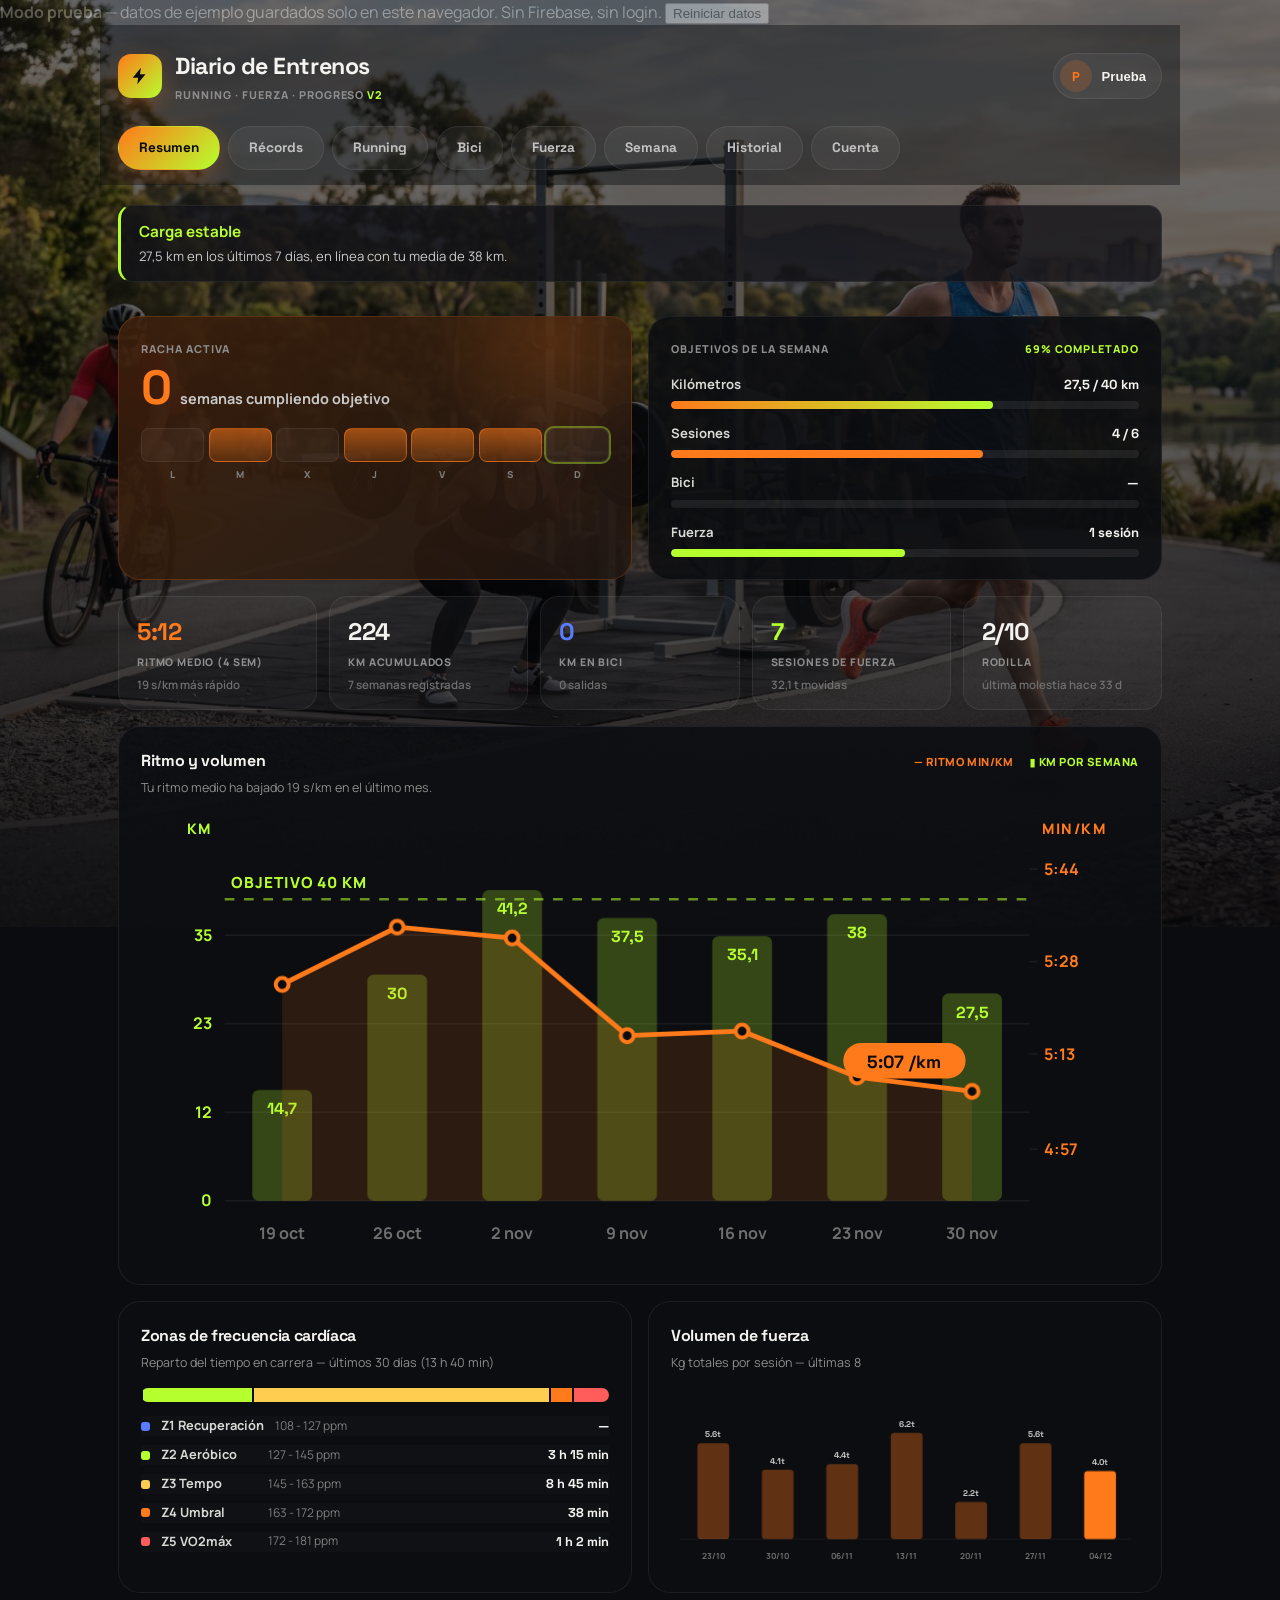
==== demo.html @ 2538056f "Add files via upload" ====
<!DOCTYPE html>
<html lang="es">
<head>
<meta charset="UTF-8">
<meta name="viewport" content="width=device-width, initial-scale=1.0, viewport-fit=cover">
<meta name="theme-color" content="#0b0c0f">
<title>Diario de Entrenos</title>
<link rel="preconnect" href="https://fonts.googleapis.com">
<link rel="preconnect" href="https://fonts.gstatic.com" crossorigin>
<link href="https://fonts.googleapis.com/css2?family=Space+Grotesk:wght@500;600;700&family=Manrope:wght@400;500;600;700;800&display=swap" rel="stylesheet">
<style>
:root {
  --bg: #0b0c0f;
  --panel: rgba(255, 255, 255, .035);
  --panel-2: rgba(255, 255, 255, .05);
  --border: rgba(255, 255, 255, .07);
  --border-fuerte: rgba(255, 255, 255, .12);
  --text: #f4f3ef;
  --dim: #8e8e8e;
  --dim-2: #6f6f6f;
  --accent: #ff7a1a;
  --accent-2: #b6ff2e;
  --amber: #ffcd50;
  --danger: #ff5c5c;
  --grad: linear-gradient(135deg, #ff7a1a, #b6ff2e);
  --r-lg: 22px;
  --r-md: 16px;
  --r-sm: 14px;
  --glow: 0 8px 24px rgba(255, 122, 26, .26);
  --sans: 'Manrope', system-ui, -apple-system, sans-serif;
  --display: 'Space Grotesk', 'Manrope', system-ui, sans-serif;
}

* { box-sizing: border-box; }

body {
  margin: 0;
  min-height: 100vh;
  font-family: var(--sans);
  color: var(--text);
  line-height: 1.55;
  background:
    radial-gradient(900px 520px at 88% -10%, rgba(255, 122, 26, .16), transparent 62%),
    radial-gradient(700px 420px at -5% 26%, rgba(182, 255, 46, .08), transparent 58%),
    var(--bg);
  background-attachment: fixed;
  padding-bottom: 60px;
}

h1, h2, h3 { font-family: var(--display); letter-spacing: -.02em; }
a { color: var(--accent); text-decoration: none; }
a:hover { color: #ffa05e; }
::selection { background: var(--accent); color: var(--bg); }
[hidden] { display: none !important; }

::-webkit-scrollbar { width: 10px; height: 10px; }
::-webkit-scrollbar-track { background: transparent; }
::-webkit-scrollbar-thumb {
  background: rgba(255, 255, 255, .12);
  border-radius: 999px;
  border: 2px solid transparent;
  background-clip: content-box;
}

/* ---------- Carga ---------- */
#loading-overlay {
  position: fixed; inset: 0; z-index: 9999;
  background: rgba(0, 0, 0, .5);
  display: flex; align-items: center; justify-content: center;
}
.spinner {
  width: 42px; height: 42px;
  border: 4px solid rgba(255, 255, 255, .2);
  border-top-color: var(--accent);
  border-radius: 50%;
  animation: spin .7s linear infinite;
}
@keyframes spin { to { transform: rotate(360deg); } }

/* ---------- Marca ---------- */
.brand-row { display: flex; align-items: center; gap: 13px; }
.logo-mark {
  width: 44px; height: 44px; flex-shrink: 0;
  border-radius: 13px;
  background: var(--grad);
  display: flex; align-items: center; justify-content: center;
  box-shadow: var(--glow);
}
.brand-row h1 { margin: 0; font-size: clamp(1.15rem, 3.6vw, 1.45rem); font-weight: 700; }
.eyebrow {
  margin: 2px 0 0;
  color: var(--dim);
  font-size: .68rem; font-weight: 800;
  text-transform: uppercase; letter-spacing: .09em;
}
.accent { color: var(--accent); }
.accent-2 { color: var(--accent-2); }
.marca-version { color: var(--accent-2); }

/* ---------- Login ---------- */
.auth-gate {
  min-height: 100vh;
  display: flex; align-items: center; justify-content: center;
  padding: 24px 18px;
}
.auth-box {
  width: 100%; max-width: 420px;
  background: var(--panel);
  border: 1px solid var(--border);
  border-radius: var(--r-lg);
  padding: 28px 26px 24px;
  box-shadow: 0 20px 60px rgba(0, 0, 0, .45);
}
.auth-intro { color: var(--dim); font-size: .86rem; margin: 22px 0 20px; }
.btn-google {
  width: 100%; min-height: 50px;
  background: #fff; color: #111;
  border: none; border-radius: var(--r-sm);
  font-family: var(--display); font-size: .95rem; font-weight: 700;
  cursor: pointer;
  transition: filter .15s ease, transform .15s ease;
}
.btn-google:hover { filter: brightness(.94); transform: translateY(-1px); }
.auth-sep {
  display: flex; align-items: center; gap: 12px;
  margin: 20px 0 16px;
  color: var(--dim-2); font-size: .72rem; font-weight: 700;
  text-transform: uppercase; letter-spacing: .07em;
}
.auth-sep::before, .auth-sep::after {
  content: ''; flex: 1; height: 1px; background: var(--border);
}
.auth-form { display: flex; flex-direction: column; gap: 14px; }
.auth-error {
  margin: 14px 0 0; padding: 11px 14px;
  background: rgba(255, 92, 92, .1);
  border: 1px solid rgba(255, 92, 92, .28);
  border-radius: var(--r-sm);
  color: #ff8f8f; font-size: .82rem; font-weight: 600;
}
.auth-toggle {
  margin: 18px 0 0; text-align: center;
  color: var(--dim); font-size: .82rem; line-height: 2.1;
}
.btn-quiet { color: var(--dim-2) !important; font-weight: 600; }
.btn-quiet:hover { color: var(--text) !important; }

/* ---------- Cabecera ---------- */
.app-header {
  max-width: 1080px; margin: 0 auto;
  padding: 24px 18px 8px;
  display: flex; align-items: center; justify-content: space-between;
  gap: 16px; flex-wrap: wrap;
}
.chip-usuario {
  display: flex; align-items: center; gap: 10px;
  min-height: 44px;
  padding: 6px 15px 6px 6px;
  background: var(--panel-2);
  border: 1px solid var(--border);
  border-radius: 999px;
  color: var(--text); font-size: .82rem; font-weight: 700;
  cursor: pointer;
  transition: border-color .18s ease;
}
.chip-usuario:hover { border-color: rgba(255, 122, 26, .45); }
.avatar {
  width: 32px; height: 32px; flex-shrink: 0;
  border-radius: 999px;
  background: rgba(255, 122, 26, .18);
  color: var(--accent);
  display: flex; align-items: center; justify-content: center;
  font-family: var(--display); font-weight: 700; font-size: .8rem;
}
.avatar-grande { width: 52px; height: 52px; font-size: 1.1rem; }

/* ---------- Pestañas ---------- */
.tabs {
  max-width: 1080px; margin: 0 auto;
  padding: 16px 18px 0;
  display: flex; gap: 8px;
  overflow-x: auto;
  scrollbar-width: none;
  -webkit-overflow-scrolling: touch;
}
.tabs::-webkit-scrollbar { display: none; }
.tab-btn {
  flex: 0 0 auto;
  min-height: 44px;
  padding: 11px 20px;
  background: var(--panel-2);
  border: 1px solid var(--border);
  border-radius: 999px;
  color: #c2c2c2;
  font-family: var(--display); font-size: .85rem; font-weight: 700;
  white-space: nowrap; cursor: pointer;
  transition: all .18s ease;
}
.tab-btn:hover { color: var(--text); border-color: rgba(255, 122, 26, .4); }
.tab-btn.active {
  background: var(--grad);
  color: var(--bg);
  border-color: transparent;
  box-shadow: var(--glow);
}

main { max-width: 1080px; margin: 0 auto; padding: 20px 18px 0; }
.tab-panel { display: none; }
.tab-panel.active {
  display: flex; flex-direction: column; gap: 16px;
  animation: fadeUp .3s cubic-bezier(.4, 0, .2, 1);
}
@keyframes fadeUp {
  from { opacity: 0; transform: translateY(8px); }
  to { opacity: 1; transform: none; }
}

/* ---------- Paneles ---------- */
.panel {
  background: var(--panel);
  border: 1px solid var(--border);
  border-radius: var(--r-lg);
  padding: 22px;
}
.panel h2 { margin: 0 0 4px; font-size: 1rem; font-weight: 700; }
.panel-head {
  display: flex; align-items: baseline; justify-content: space-between;
  gap: 12px; flex-wrap: wrap;
}
.nota { margin: 0 0 10px; color: var(--dim); font-size: .78rem; }
.nota:last-child { margin-bottom: 0; }
.campo-titulo { margin: 20px 0 9px; }
.leyenda {
  display: flex; gap: 16px;
  font-size: .7rem; font-weight: 800;
  text-transform: uppercase; letter-spacing: .05em;
}
.leyenda-abajo { margin-top: 8px; }

.grid-hero {
  display: grid;
  grid-template-columns: repeat(auto-fit, minmax(270px, 1fr));
  gap: 16px;
}
.grid-2 {
  display: grid;
  grid-template-columns: repeat(auto-fit, minmax(300px, 1fr));
  gap: 16px;
}

/* ---------- Racha ---------- */
.panel-racha {
  background: linear-gradient(140deg, rgba(255, 122, 26, .14), rgba(255, 255, 255, .03));
  border-color: rgba(255, 122, 26, .22);
}
.racha-num { display: flex; align-items: baseline; gap: 9px; margin-top: 6px; }
.racha-num strong {
  font-family: var(--display);
  font-size: 3rem; line-height: 1; font-weight: 700;
  color: var(--accent); letter-spacing: -.03em;
}
.racha-num span { font-size: .9rem; font-weight: 700; color: #c9c9c9; }
.semana-dias { display: flex; gap: 5px; margin-top: 16px; }
.dia { flex: 1; display: flex; flex-direction: column; align-items: center; gap: 6px; }
.dia-barra {
  width: 100%; height: 34px;
  border-radius: 8px;
  background: rgba(255, 255, 255, .04);
  border: 1px solid var(--border);
}
.dia.on .dia-barra {
  background: linear-gradient(180deg, rgba(255, 122, 26, .55), rgba(255, 122, 26, .18));
  border-color: rgba(255, 122, 26, .5);
}
.dia.hoy .dia-barra { box-shadow: 0 0 0 2px rgba(182, 255, 46, .4); }
.dia span { font-size: .6rem; font-weight: 800; color: #7e7e7e; letter-spacing: .06em; }

/* ---------- Barras de objetivo ---------- */
.barras-objetivo { display: flex; flex-direction: column; gap: 14px; margin-top: 16px; }
.objetivo-fila > div:first-child {
  display: flex; justify-content: space-between; align-items: baseline;
  gap: 10px; margin-bottom: 6px;
}
.objetivo-nombre { font-size: .82rem; font-weight: 700; color: #d8d8d4; }
.objetivo-valor { font-family: var(--display); font-size: .82rem; font-weight: 700; }
.pista { height: 8px; border-radius: 999px; background: rgba(255, 255, 255, .07); overflow: hidden; }
.pista > div { height: 100%; border-radius: 999px; transition: width .5s ease; }

/* ---------- Tarjetas ---------- */
.cards {
  display: grid;
  grid-template-columns: repeat(auto-fit, minmax(146px, 1fr));
  gap: 12px;
}
.card {
  background: var(--panel);
  border: 1px solid var(--border);
  border-radius: 18px;
  padding: 16px 18px;
}
.card .valor {
  font-family: var(--display);
  font-size: 1.5rem; font-weight: 700; letter-spacing: -.02em;
}
.card .etiqueta {
  color: var(--dim); font-size: .66rem; font-weight: 800;
  margin-top: 4px; text-transform: uppercase; letter-spacing: .08em;
}
.card .sub { color: var(--dim-2); font-size: .72rem; font-weight: 600; margin-top: 5px; }

/* ---------- Récords ---------- */
.cards-pr {
  display: grid;
  grid-template-columns: repeat(auto-fit, minmax(220px, 1fr));
  gap: 12px; margin-top: 14px;
}
.pr {
  border: 1px solid var(--border);
  border-radius: 18px;
  padding: 18px;
  background: rgba(255, 255, 255, .02);
}
.pr-head { display: flex; align-items: center; justify-content: space-between; gap: 10px; }
.pr-tiempo {
  font-family: var(--display);
  font-size: 1.8rem; font-weight: 700; letter-spacing: -.02em;
  margin-top: 8px;
}
.pr-meta { color: var(--dim-2); font-size: .76rem; font-weight: 600; margin-top: 4px; }
.chip {
  font-size: .62rem; font-weight: 800;
  padding: 4px 9px; border-radius: 999px;
  background: rgba(255, 255, 255, .06); color: var(--dim);
  white-space: nowrap;
}
.chip-on { background: rgba(182, 255, 46, .16); color: var(--accent-2); }
.chip-aprox { background: rgba(255, 205, 80, .14); color: var(--amber); }

.metas { display: flex; flex-direction: column; gap: 14px; margin-top: 14px; }
.meta {
  border: 1px solid var(--border);
  border-radius: 18px;
  padding: 16px 18px;
  background: rgba(255, 255, 255, .02);
}
.meta-head {
  display: flex; justify-content: space-between; align-items: baseline;
  gap: 12px; flex-wrap: wrap;
}
.meta-nombre { font-family: var(--display); font-size: .95rem; font-weight: 700; }
.meta .pista { margin: 12px 0 8px; }
.meta-detalle { color: var(--dim-2); font-size: .76rem; font-weight: 600; }

/* ---------- Zonas FC ---------- */
.zonas-barra {
  display: flex; gap: 2px;
  height: 14px; border-radius: 999px;
  overflow: hidden; margin: 16px 0 14px;
}
.zonas-lista { display: flex; flex-direction: column; gap: 9px; }
.zona-fila { display: flex; align-items: center; gap: 11px; }
.zona-punto { width: 9px; height: 9px; border-radius: 3px; flex-shrink: 0; }
.zona-nombre { font-size: .8rem; font-weight: 700; color: #d8d8d4; min-width: 96px; }
.zona-rango { font-size: .75rem; color: #7e7e7e; flex: 1; }
.zona-tiempo { font-family: var(--display); font-size: .8rem; font-weight: 700; }

/* ---------- Formularios ---------- */
.form-grid {
  display: grid;
  grid-template-columns: repeat(auto-fit, minmax(150px, 1fr));
  gap: 14px;
}
.form-grid label, .auth-form label, .selector-semana label {
  display: flex; flex-direction: column; gap: 7px;
  font-size: .68rem; font-weight: 800;
  color: var(--dim);
  text-transform: uppercase; letter-spacing: .07em;
}
.form-grid label.full { grid-column: 1 / -1; }
.hint {
  font-size: .68rem; font-weight: 700;
  color: var(--dim-2);
  text-transform: none; letter-spacing: 0;
}
.hint.accent { color: var(--accent); }

input, select, textarea {
  min-height: 46px;
  background: rgba(255, 255, 255, .04);
  border: 1px solid var(--border-fuerte);
  border-radius: var(--r-sm);
  color: var(--text);
  padding: 12px 13px;
  font-family: var(--sans); font-size: .95rem;
  transition: border-color .18s ease, background .18s ease;
}
input::placeholder, textarea::placeholder { color: rgba(142, 142, 142, .65); }
input:focus, select:focus, textarea:focus {
  outline: none;
  border-color: var(--accent);
  background: rgba(255, 122, 26, .06);
}
select { cursor: pointer; color-scheme: dark; }
select option { background: #14151b; color: var(--text); }
textarea { resize: vertical; min-height: 62px; }

.escala { display: flex; gap: 6px; flex-wrap: wrap; }
.escala button {
  flex: 1 0 auto;
  min-width: 44px; min-height: 44px;
  border-radius: 12px;
  background: rgba(255, 255, 255, .04);
  border: 1px solid rgba(255, 255, 255, .08);
  color: var(--dim);
  font-family: var(--display); font-weight: 700; font-size: .9rem;
  cursor: pointer;
  transition: all .15s ease;
}
.escala button:hover { color: var(--text); border-color: rgba(255, 122, 26, .45); }
.escala button.on {
  background: var(--grad);
  color: var(--bg);
  border-color: transparent;
}

.btn-primary {
  min-height: 50px;
  background: var(--grad);
  color: var(--bg);
  border: none; border-radius: var(--r-sm);
  padding: 14px 20px;
  font-family: var(--display); font-size: .95rem; font-weight: 700;
  cursor: pointer;
  box-shadow: var(--glow);
  transition: transform .15s ease, filter .15s ease;
}
.btn-primary:hover { transform: translateY(-1px); filter: brightness(1.05); }
.btn-primary:disabled {
  background: rgba(255, 255, 255, .06);
  color: var(--dim);
  box-shadow: none; transform: none; cursor: not-allowed;
}
.btn-secundario {
  min-height: 46px;
  background: var(--panel-2);
  border: 1px solid var(--border-fuerte);
  border-radius: var(--r-sm);
  color: var(--text);
  padding: 12px 18px;
  font-family: var(--sans); font-size: .85rem; font-weight: 700;
  cursor: pointer;
  transition: border-color .15s ease, color .15s ease;
}
.btn-secundario:hover { border-color: rgba(255, 122, 26, .5); }
.btn-secundario:disabled { color: var(--dim-2); cursor: not-allowed; }
.btn-peligro {
  min-height: 46px;
  background: rgba(255, 92, 92, .08);
  border: 1px solid rgba(255, 92, 92, .25);
  border-radius: var(--r-sm);
  color: var(--danger);
  padding: 12px 18px;
  font-family: var(--sans); font-size: .85rem; font-weight: 700;
  cursor: pointer;
  transition: background .15s ease;
}
.btn-peligro:hover { background: rgba(255, 92, 92, .16); }
.btn-ancho { width: 100%; margin-top: 16px; }
.btn-link {
  background: none; border: none; padding: 0;
  color: var(--accent);
  font-family: var(--sans); font-size: .82rem; font-weight: 700;
  cursor: pointer;
}
.btn-link:hover { color: #fff; }
.btn-desplegar {
  display: block; margin: 18px 0 0; padding: 8px 0;
  min-height: 40px;
  background: none; border: none;
  color: var(--accent);
  font-family: var(--sans); font-size: .82rem; font-weight: 700;
  cursor: pointer;
}
.acciones { display: flex; gap: 10px; flex-wrap: wrap; margin-top: 14px; }

/* ---------- Listas ---------- */
.lista {
  display: flex; flex-direction: column; gap: 10px;
  margin-top: 14px;
  max-height: 440px; overflow-y: auto;
}
.lista-alta { max-height: none; }
.item {
  display: flex; align-items: center; gap: 14px;
  background: rgba(255, 255, 255, .03);
  border: 1px solid var(--border);
  border-radius: var(--r-md);
  padding: 13px 16px;
  transition: border-color .15s ease;
}
.item:hover { border-color: rgba(255, 122, 26, .5); }
.item .punto { width: 8px; height: 8px; border-radius: 999px; flex-shrink: 0; }
.item .cuerpo { flex: 1; min-width: 0; }
.item .fecha {
  font-size: .66rem; color: var(--dim); font-weight: 800;
  text-transform: uppercase; letter-spacing: .07em;
}
.item .titulo { font-family: var(--display); font-weight: 700; font-size: .92rem; margin-top: 3px; }
.item .detalle { font-size: .78rem; color: var(--dim); margin-top: 2px; }
.item .extra { font-size: .79rem; color: var(--dim); flex-shrink: 0; }
.item .vol { font-family: var(--display); font-size: .8rem; font-weight: 700; color: var(--accent-2); flex-shrink: 0; }
.badge {
  font-size: .62rem; font-weight: 800;
  padding: 4px 10px; border-radius: 999px;
  flex-shrink: 0; white-space: nowrap;
}
.badge.running { background: rgba(255, 122, 26, .16); color: var(--accent); }
.badge.fuerza { background: rgba(182, 255, 46, .16); color: var(--accent-2); }
.badge.bici { background: rgba(92, 124, 255, .18); color: #93a8ff; }
.btn-borrar {
  flex-shrink: 0;
  width: 38px; height: 38px;
  background: none; border: none;
  border-radius: 10px;
  color: var(--dim-2);
  font-size: .95rem; cursor: pointer;
  transition: color .15s ease, background .15s ease;
}
.btn-borrar:hover { color: var(--danger); background: rgba(255, 92, 92, .1); }
.vacio {
  color: var(--dim); font-size: .88rem;
  text-align: center; padding: 26px 20px;
}

.pills { display: flex; gap: 8px; overflow-x: auto; margin: 14px 0 4px; scrollbar-width: none; }
.pills::-webkit-scrollbar { display: none; }
.pill {
  flex: 0 0 auto; min-height: 42px;
  padding: 9px 16px;
  background: rgba(255, 255, 255, .04);
  border: 1px solid var(--border);
  border-radius: 999px;
  color: var(--dim);
  font-size: .8rem; font-weight: 700;
  white-space: nowrap; cursor: pointer;
  transition: all .15s ease;
}
.pill:hover { color: var(--text); }
.pill.active {
  background: rgba(255, 122, 26, .18);
  border-color: rgba(255, 122, 26, .45);
  color: var(--accent);
}

/* ---------- Gráficas ---------- */
.chart { width: 100%; height: auto; overflow: visible; display: block; margin: 10px 0 4px; }
.chart .grid-line { stroke: rgba(255, 255, 255, .06); stroke-width: 1; }
.chart .grid-label { fill: var(--dim-2); font-size: 10px; font-weight: 700; font-family: var(--sans); }
.chart .linea { fill: none; stroke: var(--accent); stroke-width: 3; stroke-linecap: round; stroke-linejoin: round; }
.chart .area { fill: rgba(255, 122, 26, .13); }
.chart .punto { fill: var(--bg); stroke: var(--accent); stroke-width: 2.5; }
.chart .barra { fill: rgba(182, 255, 46, .24); }
.chart .barra-vol { fill: rgba(255, 122, 26, .35); }
.chart .barra-vol.ultima { fill: var(--accent); }
.chart .objetivo { stroke: rgba(182, 255, 46, .55); stroke-width: 1.5; stroke-dasharray: 6 6; fill: none; }
.chart .rm { stroke: rgba(182, 255, 46, .55); stroke-width: 2; stroke-dasharray: 5 5; fill: none; }
.chart .valor-barra { fill: var(--accent-2); font-size: 10px; font-weight: 700; font-family: var(--display); }
.chart .valor-vol { fill: #c9c9c9; font-size: 10px; font-weight: 700; font-family: var(--display); }
.chart .etiqueta { fill: var(--dim-2); font-size: 10px; font-weight: 700; font-family: var(--sans); }
.chart .etiqueta-objetivo { fill: var(--accent-2); font-size: 9.5px; font-weight: 800; letter-spacing: .06em; }
.chart .tag-fondo { fill: var(--accent); }
.chart .tag-texto { fill: var(--bg); font-size: 11px; font-weight: 700; font-family: var(--display); }
.chart .eje-titulo { font-size: 9px; font-weight: 800; letter-spacing: .1em; font-family: var(--sans); }
.chart .eje-km { fill: var(--accent-2); }
.chart .eje-ritmo { fill: var(--accent); }
.chart .sin-datos { fill: var(--dim); font-size: 13px; font-weight: 600; font-family: var(--sans); }

/* ---------- Cuenta ---------- */
.panel-cuenta { display: flex; align-items: center; gap: 16px; flex-wrap: wrap; }
.cuenta-info { flex: 1; min-width: 180px; }
.cuenta-nombre { font-family: var(--display); font-size: 1.05rem; font-weight: 700; }
.btn-salir:hover { border-color: rgba(255, 92, 92, .5); color: var(--danger); }
.fuentes {
  display: grid;
  grid-template-columns: repeat(auto-fit, minmax(240px, 1fr));
  gap: 12px; margin-top: 14px;
}
.fuente {
  border: 1px solid var(--border);
  border-radius: 18px;
  padding: 18px;
  background: rgba(255, 255, 255, .02);
  display: flex; flex-direction: column; gap: 10px;
}
.fuente-head { display: flex; align-items: center; justify-content: space-between; gap: 10px; }
.fuente-nombre { font-family: var(--display); font-weight: 700; font-size: .95rem; }
.fuente .nota { flex: 1; }
.fuente button { margin-top: 0; }

/* ---------- Modal ---------- */
.modal-overlay {
  position: fixed; inset: 0; z-index: 200;
  background: rgba(0, 0, 0, .65);
  display: flex; align-items: center; justify-content: center;
  padding: 20px;
}
.modal-box {
  width: 100%; max-width: 460px;
  max-height: 86vh; overflow-y: auto;
  background: #14151b;
  border: 1px solid var(--border-fuerte);
  border-radius: var(--r-lg);
  padding: 22px 24px 26px;
}
.modal-head {
  display: flex; align-items: center; justify-content: space-between;
  gap: 12px; margin-bottom: 18px;
}
.modal-head h3 { margin: 0; font-size: 1.05rem; font-weight: 700; }
.btn-cerrar {
  width: 34px; height: 34px; flex-shrink: 0;
  background: rgba(255, 255, 255, .06);
  border: 1px solid var(--border);
  border-radius: 999px;
  color: var(--dim);
  cursor: pointer;
  transition: color .15s ease, background .15s ease;
}
.btn-cerrar:hover { color: var(--text); background: rgba(255, 255, 255, .12); }

@media (max-width: 560px) {
  .panel { padding: 18px 16px; }
  main { padding: 16px 12px 0; }
  .app-header, .tabs { padding-left: 12px; padding-right: 12px; }
  .racha-num strong { font-size: 2.5rem; }
  .zona-nombre { min-width: 78px; font-size: .76rem; }
  .zona-rango { display: none; }
}


/* =====================================================================
   MOVIMIENTO — v8
   ===================================================================== */

/* Navegación pegada arriba, con desenfoque al desplazar */
.tabs {
  position: sticky; top: 0; z-index: 90;
  padding-top: 14px; padding-bottom: 14px;
  background: rgba(11, 12, 15, 0);
  backdrop-filter: blur(0px);
  border-bottom: 1px solid transparent;
  transition: background .3s ease, backdrop-filter .3s ease, border-color .3s ease;
}
.tabs.fijada {
  background: rgba(11, 12, 15, .82);
  backdrop-filter: blur(16px) saturate(140%);
  border-bottom-color: var(--border);
}
.tab-btn { position: relative; overflow: hidden; }
.tab-btn::after {
  content: ''; position: absolute; inset: 0;
  background: var(--grad);
  opacity: 0; transition: opacity .22s ease;
  z-index: -1;
}
.tab-btn:active { transform: scale(.96); }
@keyframes pastilla {
  0% { transform: scale(.9); }
  60% { transform: scale(1.04); }
  100% { transform: scale(1); }
}

/* Entrada y salida de pestaña: el panel viejo se va, el nuevo llega */
main { position: relative; }
.tab-panel.active { animation: none; }

.tab-panel.saliendo {
  display: flex; flex-direction: column; gap: 16px;
  position: absolute; left: 0; right: 0; top: 0;
  pointer-events: none; z-index: 1;
}
.tab-panel.saliendo.sale-izq { animation: saleIzq .36s cubic-bezier(.55, 0, .85, .25) forwards; }
.tab-panel.saliendo.sale-der { animation: saleDer .36s cubic-bezier(.55, 0, .85, .25) forwards; }
@keyframes saleIzq {
  0% { opacity: 1; transform: none; filter: blur(0); }
  70% { opacity: 0; }
  100% { opacity: 0; transform: translate3d(-120px, 0, 0) scale(.92); filter: blur(10px); }
}
@keyframes saleDer {
  0% { opacity: 1; transform: none; filter: blur(0); }
  70% { opacity: 0; }
  100% { opacity: 0; transform: translate3d(120px, 0, 0) scale(.92); filter: blur(10px); }
}

.tab-panel.entra-der > * { animation: entraDer .8s cubic-bezier(.16, 1, .3, 1) both; }
.tab-panel.entra-izq > * { animation: entraIzq .8s cubic-bezier(.16, 1, .3, 1) both; }
@keyframes entraDer {
  0% { opacity: 0; transform: translate3d(140px, 26px, 0) scale(.94); filter: blur(9px); }
  55% { filter: blur(0); }
  100% { opacity: 1; transform: none; filter: blur(0); }
}
@keyframes entraIzq {
  0% { opacity: 0; transform: translate3d(-140px, 26px, 0) scale(.94); filter: blur(9px); }
  55% { filter: blur(0); }
  100% { opacity: 1; transform: none; filter: blur(0); }
}
/* cada bloque entra bastante después que el anterior */
.tab-panel > *:nth-child(1) { animation-delay: .3s; }
.tab-panel > *:nth-child(2) { animation-delay: .41s; }
.tab-panel > *:nth-child(3) { animation-delay: .52s; }
.tab-panel > *:nth-child(4) { animation-delay: .63s; }
.tab-panel > *:nth-child(5) { animation-delay: .74s; }

/* la pestaña elegida se hincha un instante */
.tab-btn.active { animation: pastillaGrande .5s cubic-bezier(.34, 1.56, .64, 1); }
@keyframes pastillaGrande {
  0% { transform: scale(.86); }
  55% { transform: scale(1.09); }
  100% { transform: scale(1); }
}

/* Tarjetas: relieve al pasar por encima */
.card, .pr, .meta, .fuente {
  transition: transform .28s cubic-bezier(.22, 1, .36, 1), border-color .28s ease, background .28s ease;
}
.card:hover, .pr:hover, .fuente:hover {
  transform: translateY(-3px);
  border-color: rgba(255, 122, 26, .38);
  background: rgba(255, 255, 255, .05);
}
.card .valor { transition: color .3s ease; }
.panel-racha { position: relative; overflow: hidden; }
.panel-racha::before {
  content: ''; position: absolute; inset: -40% -10% auto auto;
  width: 260px; height: 260px; border-radius: 50%;
  background: radial-gradient(circle, rgba(255, 122, 26, .18), transparent 68%);
  animation: latido 7s ease-in-out infinite;
  pointer-events: none;
}
@keyframes latido {
  0%, 100% { transform: scale(1); opacity: .8; }
  50% { transform: scale(1.18); opacity: 1; }
}

/* Barras de progreso: crecen al aparecer */
.pista > div { transition: width 1s cubic-bezier(.22, 1, .36, 1); }
.dia-barra { transition: transform .3s ease, box-shadow .3s ease; }
.dia.on .dia-barra { animation: subeBarra .5s cubic-bezier(.34, 1.56, .64, 1) both; }
.dia:nth-child(2) .dia-barra { animation-delay: .04s; }
.dia:nth-child(3) .dia-barra { animation-delay: .08s; }
.dia:nth-child(4) .dia-barra { animation-delay: .12s; }
.dia:nth-child(5) .dia-barra { animation-delay: .16s; }
.dia:nth-child(6) .dia-barra { animation-delay: .2s; }
.dia:nth-child(7) .dia-barra { animation-delay: .24s; }
@keyframes subeBarra {
  from { transform: scaleY(.2); opacity: .3; }
  to { transform: scaleY(1); opacity: 1; }
}
.dia-barra { transform-origin: bottom; }
.dia.hoy .dia-barra { animation: pulsoHoy 2.6s ease-in-out infinite; }
@keyframes pulsoHoy {
  0%, 100% { box-shadow: 0 0 0 2px rgba(182, 255, 46, .4); }
  50% { box-shadow: 0 0 0 4px rgba(182, 255, 46, .16); }
}

/* Listas: cada fila entra escalonada */
.item { animation: filaEntra .4s cubic-bezier(.22, 1, .36, 1) both; }
.lista .item:nth-child(1) { animation-delay: .02s; }
.lista .item:nth-child(2) { animation-delay: .06s; }
.lista .item:nth-child(3) { animation-delay: .1s; }
.lista .item:nth-child(4) { animation-delay: .14s; }
.lista .item:nth-child(5) { animation-delay: .18s; }
.lista .item:nth-child(6) { animation-delay: .22s; }
.lista .item:nth-child(n+7) { animation-delay: .26s; }
@keyframes filaEntra {
  from { opacity: 0; transform: translateY(10px); }
  to { opacity: 1; transform: none; }
}
.item { transition: transform .2s ease, border-color .2s ease, background .2s ease; }
.item:hover { transform: translateX(3px); background: rgba(255, 255, 255, .05); }

/* Botones con respuesta al tacto */
.btn-primary, .btn-secundario, .btn-peligro, .btn-google, .pill, .escala button {
  transition: transform .16s cubic-bezier(.34, 1.56, .64, 1), filter .16s ease,
              border-color .16s ease, color .16s ease, background .16s ease, box-shadow .2s ease;
}
.btn-primary:active, .btn-secundario:active, .btn-peligro:active,
.btn-google:active, .pill:active, .escala button:active { transform: scale(.97); }
.escala button.on { animation: pastilla .3s cubic-bezier(.34, 1.56, .64, 1); }

/* Gráficas: la línea se dibuja, las barras crecen */
.chart .linea {
  stroke-dasharray: 2400; stroke-dashoffset: 2400;
  animation: trazar 1.3s cubic-bezier(.4, 0, .25, 1) forwards;
}
@keyframes trazar { to { stroke-dashoffset: 0; } }
.chart .area { animation: aparece .9s .3s ease both; }
.chart .rm { animation: aparece .8s .5s ease both; }
@keyframes aparece { from { opacity: 0; } to { opacity: 1; } }
.chart .barra, .chart .barra-vol {
  transform-box: fill-box; transform-origin: bottom;
  animation: creceBarra .65s cubic-bezier(.22, 1, .36, 1) both;
}
.chart .barra:nth-of-type(2) { animation-delay: .05s; }
.chart .barra:nth-of-type(3) { animation-delay: .1s; }
@keyframes creceBarra { from { transform: scaleY(0); } to { transform: scaleY(1); } }
.chart .punto { transition: r .2s ease; animation: aparece .4s .9s both; }
.chart .valor-barra, .chart .valor-vol, .chart .etiqueta { animation: aparece .5s .7s both; }

/* Formulario: el campo enfocado se separa del resto */
input, select, textarea { transition: border-color .2s ease, background .2s ease, box-shadow .2s ease; }
input:focus, select:focus, textarea:focus { box-shadow: 0 0 0 4px rgba(255, 122, 26, .1); }

/* Diálogo */
.modal-overlay { animation: aparece .2s ease both; }
.modal-box { animation: modalEntra .34s cubic-bezier(.22, 1, .36, 1) both; }
@keyframes modalEntra {
  from { opacity: 0; transform: translateY(18px) scale(.97); }
  to { opacity: 1; transform: none; }
}

/* Login */
.auth-box { animation: modalEntra .5s cubic-bezier(.22, 1, .36, 1) both; }
.logo-mark { transition: transform .4s cubic-bezier(.34, 1.56, .64, 1); }
.brand-row:hover .logo-mark { transform: rotate(-8deg) scale(1.06); }

/* Quien prefiera no ver movimiento, no lo ve */
@media (prefers-reduced-motion: reduce) {
  *, *::before, *::after {
    animation-duration: .01ms !important;
    animation-iteration-count: 1 !important;
    transition-duration: .01ms !important;
  }
}


/* Selector de semana del check-in */
.selector-semana {
  display: flex; flex-direction: column; gap: 14px;
  padding: 16px; margin-bottom: 12px;
  background: rgba(255, 122, 26, .07);
  border: 1px solid rgba(255, 122, 26, .22);
  border-radius: var(--r-md);
}
.selector-fila { display: flex; align-items: flex-end; gap: 12px; flex-wrap: wrap; }
.selector-fila label { flex: 1 1 180px; }
.selector-semana textarea { min-height: 82px; }
.btn-ok {
  min-height: 46px; padding: 12px 26px;
  background: var(--grad); color: var(--bg);
  border: none; border-radius: var(--r-sm);
  font-family: var(--display); font-size: .92rem; font-weight: 700;
  cursor: pointer; box-shadow: var(--glow);
  transition: transform .16s cubic-bezier(.34, 1.56, .64, 1), filter .16s ease;
}
.btn-ok:hover { filter: brightness(1.06); transform: translateY(-1px); }
.btn-ok:active { transform: scale(.96); }
#resumen-semana { margin-bottom: 18px; }


/* Semana desplegable con su resumen en Markdown */
.item-semana { flex-direction: column; align-items: stretch; gap: 0; }
.item-semana:hover { transform: none; }
.fila-semana { display: flex; align-items: center; gap: 14px; }
.md-caja {
  margin-top: 14px; padding-top: 14px;
  border-top: 1px solid var(--border);
  animation: filaEntra .3s ease both;
}
.md-acciones { display: flex; gap: 10px; flex-wrap: wrap; margin-bottom: 12px; }
.md-acciones button { min-height: 42px; padding: 10px 16px; font-size: .8rem; }
.md-caja pre {
  margin: 0; padding: 14px 16px;
  max-height: 340px; overflow: auto;
  background: rgba(0, 0, 0, .35);
  border: 1px solid var(--border);
  border-radius: var(--r-sm);
  color: #c9c9c9;
  font-family: ui-monospace, 'SF Mono', Menlo, Consolas, monospace;
  font-size: .74rem; line-height: 1.6;
  white-space: pre-wrap; word-break: break-word;
}


/* Días de descanso completo dentro del check-in */
.descansos { margin-top: 16px; }
.descansos .eyebrow { margin-bottom: 8px; }
.descansos-dias { display: flex; gap: 8px; flex-wrap: wrap; }
.dia-descanso {
  flex: 1 1 0; min-width: 44px; min-height: 44px;
  display: flex; align-items: center; justify-content: center;
  background: var(--panel-2); color: #c9c9c9;
  border: 1px solid var(--border); border-radius: var(--r-sm);
  font: inherit; font-weight: 700; font-size: .85rem;
  cursor: pointer; transition: background .18s, color .18s, border-color .18s, transform .18s;
}
.dia-descanso:hover { transform: translateY(-2px); border-color: var(--accent); }
.dia-descanso.entrenado { color: var(--dim); }
.dia-descanso.on {
  background: #5c7cff; border-color: #5c7cff; color: #06070a;
}
.descansos .hint { display: block; margin-top: 8px; }
/* En la franja del resumen, el descanso se ve distinto al entreno */
.dia.descanso .dia-barra { background: rgba(92, 124, 255, .55); }


/* Aviso de carga en el resumen */
.aviso {
  display: flex; flex-direction: column; gap: 4px;
  padding: 14px 18px; margin-bottom: 18px;
  border: 1px solid var(--border); border-left-width: 3px;
  border-radius: var(--r-sm); background: var(--panel);
  animation: filaEntra .35s ease both;
}
.aviso strong { font-size: .95rem; }
.aviso span { font-size: .82rem; color: #c9c9c9; line-height: 1.5; }
.aviso-ok { border-left-color: var(--accent-2); }
.aviso-ok strong { color: var(--accent-2); }
.aviso-medio { border-left-color: var(--amber); }
.aviso-medio strong { color: var(--amber); }
.aviso-alto { border-left-color: var(--danger); background: rgba(255, 92, 92, .07); }
.aviso-alto strong { color: var(--danger); }
.aviso-bajo { border-left-color: #5c7cff; }
.aviso-bajo strong { color: #5c7cff; }

/* Plan de hoy */
.panel-plan-hoy { margin-bottom: 18px; }
.plan-hoy-txt {
  margin: 6px 0 8px; font-family: var(--display);
  font-size: 1.35rem; font-weight: 700; line-height: 1.3;
  color: var(--text); text-wrap: pretty;
}

/* Plan de la semana */
.plan-cab { display: flex; justify-content: space-between; align-items: baseline; gap: 12px; margin-bottom: 8px; }
#plan-texto {
  width: 100%; resize: vertical;
  font-family: ui-monospace, 'SF Mono', Menlo, Consolas, monospace;
  font-size: .8rem; line-height: 1.65;
}
.plan-acciones { display: flex; gap: 10px; flex-wrap: wrap; margin-top: 12px; }
.plan-comp { display: flex; flex-direction: column; gap: 6px; margin-top: 18px; }
.plan-fila {
  display: grid; grid-template-columns: 92px minmax(0, 1fr) minmax(0, 1fr) 104px;
  gap: 12px; align-items: baseline;
  padding: 11px 14px; border: 1px solid var(--border);
  border-left-width: 3px; border-radius: var(--r-sm);
  background: var(--panel); font-size: .82rem;
}
.plan-dia { font-weight: 700; color: #c9c9c9; }
.plan-previsto { color: var(--text); text-wrap: pretty; }
.plan-hecho { color: var(--dim); text-wrap: pretty; }
.plan-estado { text-align: right; font-weight: 700; font-size: .74rem; text-transform: uppercase; letter-spacing: .06em; }
.plan-ok { border-left-color: var(--accent-2); }
.plan-ok .plan-estado { color: var(--accent-2); }
.plan-no { border-left-color: var(--danger); }
.plan-no .plan-estado { color: var(--danger); }
.plan-futuro { border-left-color: var(--border); }
.plan-futuro .plan-estado { color: var(--dim); }
.plan-neutro { border-left-color: var(--border); }
.plan-neutro .plan-estado { color: var(--dim); }
@media (max-width: 720px) {
  .plan-fila { grid-template-columns: 1fr auto; row-gap: 4px; }
  .plan-previsto, .plan-hecho { grid-column: 1 / -1; }
}

/* Editar registros */
.btn-editar {
  flex-shrink: 0; width: 34px; height: 34px;
  display: grid; place-items: center;
  background: transparent; color: var(--dim);
  border: 1px solid var(--border); border-radius: var(--r-sm);
  font-size: .9rem; cursor: pointer;
  transition: color .18s, border-color .18s, background .18s;
}
.btn-editar:hover { color: var(--accent); border-color: var(--accent); background: rgba(255, 122, 26, .08); }
.edit-aviso {
  display: flex; align-items: center; justify-content: space-between;
  gap: 12px; flex-wrap: wrap;
  margin: 4px 0 14px; padding: 12px 16px;
  background: rgba(255, 122, 26, .08);
  border: 1px solid rgba(255, 122, 26, .3);
  border-radius: var(--r-sm); font-size: .84rem;
}
.btn-cancelar-edicion {
  background: transparent; color: var(--accent);
  border: 1px solid var(--accent); border-radius: var(--r-sm);
  padding: 7px 14px; min-height: 36px;
  font: inherit; font-size: .8rem; font-weight: 700; cursor: pointer;
}
.btn-cancelar-edicion:hover { background: rgba(255, 122, 26, .14); }


/* ------------------------------------------------------------------ */
/* Fondo fotográfico                                                   */
/* La foto se ve en color y con nitidez; lo que protege la lectura es  */
/* el velo de abajo y el suelo opaco de los paneles, no aplastarla.    */
#fondo {
  position: fixed; inset: -3%;
  z-index: 0; pointer-events: none;
  --fx: 50%;
  background-image: url('[data-uri]');
  background-size: cover;
  background-position: var(--fx) 42%;
  background-repeat: no-repeat;
  filter: saturate(.95) contrast(1.02) brightness(.72);
  opacity: .72;
  transition: background-position 1.1s cubic-bezier(.22, 1, .36, 1);
}
/* El velo deja la franja alta casi limpia y oscurece hacia el contenido */
#fondo::after {
  content: ''; position: absolute; inset: 0;
  background: linear-gradient(180deg,
    rgba(11, 12, 15, .22) 0%,
    rgba(11, 12, 15, .26) 34%,
    rgba(11, 12, 15, .5) 68%,
    rgba(11, 12, 15, .72) 88%,
    rgba(11, 12, 15, .82) 100%);
}
.fondo-entra { animation: fondoEntra 1.2s cubic-bezier(.22, 1, .36, 1) both; }
@keyframes fondoEntra {
  from { opacity: 0; transform: scale(1.05); }
  to { opacity: .72; transform: scale(1); }
}
#app, #login, #loading-overlay, #modal { position: relative; z-index: 1; }

/* Con foto detrás, cada panel necesita su propio suelo opaco */
.panel { background-color: rgba(13, 14, 18, .88); }
.item, .zona-fila, .plan-fila, .aviso, .md-caja pre { background-color: rgba(18, 19, 24, .78); }
.panel-racha { background-color: rgba(26, 16, 10, .86); }
.app-header, .tabs { background-color: rgba(11, 12, 15, .42); }
.tabs.fijada { background-color: rgba(11, 12, 15, .8); }

@media (prefers-reduced-motion: reduce) {
  #fondo { transition: none; }
  .fondo-entra { animation: none; }
}

</style>
</head>
<body>

<div id="fondo" aria-hidden="true"></div>

<div id="loading-overlay" hidden><div class="spinner"></div></div>

<!-- =================== PANTALLA DE LOGIN =================== -->
<div id="auth-gate" class="auth-gate" hidden>
  <div class="auth-box">
    <div class="brand-row">
      <div class="logo-mark">
        <svg width="22" height="22" viewBox="0 0 24 24"><path d="M13 3L4 14h6l-1 7 9-11h-6l1-7z" fill="#0b0c0f"/></svg>
      </div>
      <div>
        <h1>Diario de Entrenos</h1>
        <p class="eyebrow">Running · Fuerza · Progreso</p>
      </div>
    </div>

    <p class="auth-intro">Entra para ver tus entrenos. Tus datos son solo tuyos: nadie más puede leerlos.</p>

    <button id="btn-google" class="btn-google">Entrar con Google</button>

    <div class="auth-sep"><span>o con tu correo</span></div>

    <form id="form-auth" class="auth-form">
      <label>Correo
        <input type="email" name="email" autocomplete="email" required placeholder="tu@correo.com">
      </label>
      <label>Contraseña
        <input type="password" name="password" autocomplete="current-password" required minlength="6" placeholder="mínimo 6 caracteres">
      </label>
      <button type="submit" class="btn-primary" id="btn-auth-submit">Entrar</button>
    </form>

    <p id="auth-error" class="auth-error" hidden></p>

    <p class="auth-toggle">
      <span id="auth-toggle-texto">¿No tienes cuenta?</span>
      <button type="button" id="btn-auth-modo" class="btn-link">Crear una</button>
      <br>
      <button type="button" id="btn-reset" class="btn-link btn-quiet">He olvidado la contraseña</button>
    </p>
  </div>
</div>

<!-- =================== APLICACIÓN =================== -->
<div id="app" hidden>

  <header class="app-header">
    <div class="brand-row">
      <div class="logo-mark">
        <svg width="22" height="22" viewBox="0 0 24 24"><path d="M13 3L4 14h6l-1 7 9-11h-6l1-7z" fill="#0b0c0f"/></svg>
      </div>
      <div>
        <h1>Diario de Entrenos</h1>
        <p class="eyebrow">Running · Fuerza · Progreso <span class="marca-version"></span></p>
      </div>
    </div>
    <button id="btn-chip-usuario" class="chip-usuario">
      <span class="avatar" id="usuario-inicial">·</span>
      <span id="usuario-nombre">Cuenta</span>
    </button>
  </header>

  <nav class="tabs" id="tabs">
    <button class="tab-btn active" data-tab="resumen">Resumen</button>
    <button class="tab-btn" data-tab="records">Récords</button>
    <button class="tab-btn" data-tab="running">Running</button>
    <button class="tab-btn" data-tab="bici">Bici</button>
    <button class="tab-btn" data-tab="fuerza">Fuerza</button>
    <button class="tab-btn" data-tab="semana">Semana</button>
    <button class="tab-btn" data-tab="historial">Historial</button>
    <button class="tab-btn" data-tab="cuenta">Cuenta</button>
  </nav>

  <main>

    <!-- ============ RESUMEN ============ -->
    <section id="resumen" class="tab-panel active">
      <div id="aviso-carga" class="aviso" hidden></div>
      <div class="panel panel-plan-hoy" id="plan-hoy" hidden></div>
      <div class="grid-hero">
        <div class="panel panel-racha">
          <p class="eyebrow">Racha activa</p>
          <div class="racha-num">
            <strong id="racha-semanas">0</strong>
            <span id="racha-texto">semanas cumpliendo objetivo</span>
          </div>
          <div class="semana-dias" id="semana-dias"></div>
        </div>

        <div class="panel">
          <div class="panel-head">
            <p class="eyebrow">Objetivos de la semana</p>
            <span class="eyebrow accent-2" id="objetivos-resumen"></span>
          </div>
          <div class="barras-objetivo" id="objetivos-lista"></div>
        </div>
      </div>

      <div class="cards" id="cards-resumen"></div>

      <div class="panel">
        <div class="panel-head">
          <h2>Ritmo y volumen</h2>
          <div class="leyenda">
            <span class="accent">— Ritmo min/km</span>
            <span class="accent-2">▮ Km por semana</span>
          </div>
        </div>
        <p class="nota" id="nota-tendencia"></p>
        <svg id="chart-combo" class="chart" viewBox="0 0 620 280" preserveAspectRatio="xMidYMid meet"></svg>
      </div>

      <div class="grid-2">
        <div class="panel">
          <h2>Zonas de frecuencia cardíaca</h2>
          <p class="nota" id="nota-zonas"></p>
          <div class="zonas-barra" id="zonas-barra"></div>
          <div class="zonas-lista" id="zonas-lista"></div>
        </div>
        <div class="panel">
          <h2>Volumen de fuerza</h2>
          <p class="nota">Kg totales por sesión — últimas 8</p>
          <svg id="chart-volumen" class="chart" viewBox="0 0 560 220" preserveAspectRatio="xMidYMid meet"></svg>
        </div>
      </div>
    </section>

    <!-- ============ RÉCORDS ============ -->
    <section id="records" class="tab-panel">
      <div class="panel">
        <div class="panel-head">
          <h2>Récords personales</h2>
          <button class="btn-link" id="btn-pr-manual">Añadir a mano</button>
        </div>
        <p class="nota">Calculados con tus entrenos. Un entreno de la distancia justa da el récord exacto; si fue más largo, se estima con tu ritmo medio.</p>
        <div class="cards-pr" id="lista-records"></div>
      </div>

      <div class="panel">
        <div class="panel-head">
          <h2>Objetivos a largo plazo</h2>
          <button class="btn-link" id="btn-nueva-meta">Nueva meta</button>
        </div>
        <div class="metas" id="lista-metas"></div>
      </div>
    </section>

    <!-- ============ RUNNING ============ -->
    <section id="running" class="tab-panel">
      <div class="panel">
        <div class="panel-head">
          <h2>Nuevo entreno</h2>
          <button class="btn-link" id="btn-importar-archivo">Importar .gpx / .tcx</button>
        </div>
        <input type="file" id="input-archivo" accept=".gpx,.tcx,.xml" hidden>
        <p class="nota" id="nota-import" hidden></p>

        <form id="form-running">
          <div class="form-grid">
            <label>Fecha
              <input type="date" name="fecha" required>
            </label>
            <label>Distancia (km)
              <input type="number" step="0.01" min="0" name="distancia" required inputmode="decimal" placeholder="8,20">
            </label>
            <label>Duración (min)
              <input type="number" step="0.01" min="0" name="duracion" required inputmode="decimal" placeholder="46,25">
              <span class="hint">Minutos con decimales: 46,25 = 46 min 15 s</span>
            </label>
            <label>Tipo
              <select name="tipo">
                <option value="Rodaje">Rodaje suave</option>
                <option value="Series">Series / Interválico</option>
                <option value="Tempo">Tempo</option>
                <option value="Largo">Fondo largo</option>
                <option value="CACO">CACO</option>
                <option value="Otro">Otro</option>
                              <option value="Caminar">Caminar</option>
                <option value="Descanso activo">Descanso activo</option>
              </select>
            </label>
          </div>

          <p class="eyebrow campo-titulo">Esfuerzo percibido (RPE)</p>
          <div class="escala" id="escala-rpe"></div>
          <input type="hidden" name="rpe" value="6">

          <button type="button" class="btn-desplegar" id="btn-avanzado">+ FC, dolor y notas</button>

          <div class="form-grid" id="campos-avanzados" hidden>
            <label>FC media (ppm)
              <input type="number" min="0" max="250" name="fcMedia" inputmode="numeric" placeholder="150">
            </label>
            <label>FC máxima (ppm)
              <input type="number" min="0" max="250" name="fcMaxima" inputmode="numeric" placeholder="175">
            </label>
            <label>Rodilla (0-10)
              <input type="number" min="0" max="10" name="rodilla" value="0" inputmode="numeric">
            </label>
            <label>Dolor en otro sitio (0-10)
              <input type="number" min="0" max="10" name="dolorValor" value="0" inputmode="numeric">
            </label>
            <label class="full">Zona del dolor
              <input type="text" name="dolorZona" placeholder="gemelo, cadera… (vacío si no hay)">
            </label>
            <label class="full">Sensaciones
              <textarea name="notas" rows="2" placeholder="Clima, terreno, cómo te sentiste…"></textarea>
            </label>
          </div>

          <div class="edit-aviso" id="edit-aviso-running" hidden>
            <span>Estás editando un entreno ya guardado.</span>
            <button type="button" class="btn-cancelar-edicion" data-cancelar-edicion="running">Cancelar</button>
          </div>
          <button type="submit" class="btn-primary btn-ancho">Guardar entreno</button>
        </form>
      </div>

      <div class="panel">
        <h2>Últimos entrenos</h2>
        <div id="lista-running" class="lista"></div>
      </div>
    </section>

    <!-- ============ BICI ============ -->
    <section id="bici" class="tab-panel">
      <div class="panel">
        <h2>Nueva salida en bici</h2>
        <p class="nota">Rodillo o carretera. La velocidad media se calcula sola.</p>
        <form id="form-bici">
          <div class="form-grid">
            <label>Fecha
              <input type="date" name="fecha" required>
            </label>
            <label>Distancia (km)
              <input type="number" step="0.01" min="0" name="distancia" required inputmode="decimal" placeholder="42,50">
            </label>
            <label>Duración (min)
              <input type="number" step="0.01" min="0" name="duracion" required inputmode="decimal" placeholder="95,25">
              <span class="hint">Minutos con decimales: 95,25 = 95 min 15 s</span>
            </label>
            <label>Tipo
              <select name="tipo">
                <option value="Carretera">Carretera</option>
                <option value="Rodillo">Rodillo</option>
                <option value="MTB">MTB</option>
                <option value="Gravel">Gravel</option>
                <option value="Paseo">Paseo</option>
              </select>
            </label>
            <label>Desnivel (m D+)
              <input type="number" step="0.01" min="0" name="desnivel" inputmode="decimal" placeholder="620">
            </label>
            <label>FC media (ppm)
              <input type="number" min="0" max="250" name="fcMedia" inputmode="numeric" placeholder="138">
            </label>
          </div>

          <p class="eyebrow campo-titulo">Esfuerzo percibido (RPE)</p>
          <div class="escala" id="escala-rpe-bici"></div>
          <input type="hidden" name="rpe" value="5">

          <div class="form-grid" style="margin-top:16px">
            <label class="full">Sensaciones
              <textarea name="notas" rows="2" placeholder="Ruta, viento, compañía…"></textarea>
            </label>
          </div>

          <div class="edit-aviso" id="edit-aviso-bici" hidden>
            <span>Estás editando una salida ya guardada.</span>
            <button type="button" class="btn-cancelar-edicion" data-cancelar-edicion="bici">Cancelar</button>
          </div>
          <button type="submit" class="btn-primary btn-ancho">Guardar salida</button>
        </form>
      </div>

      <div class="panel">
        <h2>Últimas salidas</h2>
        <div id="lista-bici" class="lista"></div>
      </div>
    </section>

    <!-- ============ FUERZA ============ -->
    <section id="fuerza" class="tab-panel">
      <div class="panel">
        <h2>Sesión de fuerza</h2>
        <p class="nota">Añade ejercicios uno a uno y guarda la sesión entera al final.</p>
        <form id="form-fuerza">
          <div class="form-grid">
            <label class="full">Fecha
              <input type="date" name="fecha" required>
            </label>
            <label class="full">Ejercicio
              <input type="text" name="ejercicio" placeholder="Sentadilla, press banca…" list="lista-ejercicios">
              <datalist id="lista-ejercicios"></datalist>
            </label>
            <label>Series
              <input type="number" min="1" name="series" value="3" inputmode="numeric">
            </label>
            <label>Reps
              <input type="number" min="1" name="reps" value="10" inputmode="numeric">
            </label>
            <label>Peso (kg)
              <input type="number" step="0.01" min="0" name="peso" inputmode="decimal" placeholder="60,50">
            </label>
            <label class="full">Notas
              <textarea name="notas" rows="2" placeholder="RPE, técnica, sensaciones…"></textarea>
            </label>
          </div>
          <button type="button" id="btn-anadir-ejercicio" class="btn-secundario btn-ancho">Añadir ejercicio a la sesión</button>

          <p class="eyebrow campo-titulo">En esta sesión</p>
          <div id="lista-pendientes" class="lista"></div>

          <button type="submit" class="btn-primary btn-ancho" id="btn-guardar-sesion" disabled>Guardar sesión completa</button>
        </form>
      </div>

      <div class="panel">
        <h2>Progresión por ejercicio</h2>
        <p class="nota" id="nota-progresion">Peso levantado y 1RM estimado</p>
        <div class="pills" id="pills-ejercicios"></div>
        <svg id="chart-ejercicio" class="chart" viewBox="0 0 620 250" preserveAspectRatio="xMidYMid meet"></svg>
        <div class="leyenda leyenda-abajo">
          <span class="accent">— Peso levantado</span>
          <span class="accent-2">·· 1RM estimado</span>
        </div>
      </div>

      <div class="panel">
        <h2>Últimas sesiones</h2>
        <div id="lista-fuerza" class="lista"></div>
      </div>
    </section>

    <!-- ============ SEMANA ============ -->
    <section id="semana" class="tab-panel">
      <div class="panel">
        <h2>Check-in semanal</h2>
        <p class="nota">Elige la semana y pulsa OK: se rellena todo lo que la app puede calcular. Un check-in por semana — si ya lo guardaste, se actualiza.</p>
        <form id="form-semana">
          <div class="selector-semana">
            <div class="selector-fila">
              <label>Semana del
                <input type="date" name="fecha" required>
              </label>
              <button type="button" class="btn-ok" id="btn-autorrellenar">OK</button>
            </div>
            <label>Sensaciones y observaciones de la semana
              <textarea name="destacable" rows="3" placeholder="Cómo te has sentido, qué ha ido bien, qué molestó, cambios de plan…"></textarea>
            </label>
            <div class="descansos">
              <p class="eyebrow">Descanso completo</p>
              <div class="descansos-dias" id="semana-descansos"></div>
              <span class="hint">Pulsa los días en los que no entrenaste a propósito. Se guarda al instante.</span>
            </div>
          </div>
          <p class="nota" id="resumen-semana">Elige una semana y pulsa OK.</p>

          <div class="form-grid">
            <label>Peso (kg)
              <input type="number" step="0.01" min="0" name="peso" inputmode="decimal" placeholder="73,85">
              <span class="hint" id="hint-peso">Escríbelo tú</span>
            </label>
            <label>Km de carrera
              <input type="number" step="0.01" min="0" name="kmTotales" inputmode="decimal">
              <span class="hint accent">Calculado de tus entrenos</span>
            </label>
            <label>Sesiones completadas
              <input type="number" min="0" name="entrenosCompletados" inputmode="numeric">
              <span class="hint accent">Calculado de tus entrenos</span>
            </label>
            <label>Sesiones planeadas
              <input type="number" min="0" name="entrenosPlaneados" inputmode="numeric">
            </label>
            <label>Sueño medio (h)
              <input type="number" step="0.01" min="0" name="suenoHoras" inputmode="decimal" placeholder="7,25">
            </label>
            <label>Calidad del sueño (1-5)
              <input type="number" min="1" max="5" name="suenoCalidad" value="3" inputmode="numeric">
            </label>
            <label>Fatiga (0-10)
              <input type="number" min="0" max="10" name="fatiga" value="4" inputmode="numeric">
              <span class="hint accent">RPE medio de la semana</span>
            </label>
            <label>Dolor (0-10)
              <input type="number" min="0" max="10" name="dolorValor" value="0" inputmode="numeric">
              <span class="hint accent">Lo peor que apuntaste</span>
            </label>
            <label>Zona del dolor
              <input type="text" name="dolorZona" placeholder="rodilla, espalda…">
            </label>
          </div>
          <button type="submit" class="btn-primary btn-ancho" id="btn-guardar-semana">Guardar check-in</button>
        </form>
      </div>

      <div class="panel">
        <h2>Plan de la semana</h2>
        <p class="nota">Pega el plan que te devuelva tu entrenador. Empieza cada línea con el nombre del día (<em>Lunes: rodaje 8 km en Z2</em>) y la app podrá comparar lo previsto con lo que hiciste.</p>
        <div class="plan-cab">
          <span class="eyebrow" id="plan-etiqueta">Semana del —</span>
          <span class="hint" id="plan-estado"></span>
        </div>
        <textarea id="plan-texto" rows="9" placeholder="Lunes: descanso&#10;Martes: rodaje 8 km en Z2&#10;Miércoles: fuerza — pierna&#10;Jueves: series 6×800 m&#10;Viernes: descanso&#10;Sábado: rodaje suave 6 km&#10;Domingo: largo 14 km"></textarea>
        <div class="plan-acciones">
          <button type="button" class="btn-primary" id="btn-guardar-plan">Guardar plan</button>
          <button type="button" class="btn-secundario" id="btn-borrar-plan">Borrar plan</button>
        </div>
        <div id="plan-comparacion" class="plan-comp"></div>
      </div>

      <div class="panel">
        <h2>Semanas anteriores</h2>
        <div id="lista-semanas" class="lista lista-alta"></div>
      </div>
    </section>

    <!-- ============ HISTORIAL ============ -->
    <section id="historial" class="tab-panel">
      <div class="panel">
        <h2>Historial completo</h2>
        <div class="pills" id="filtros-historial">
          <button class="pill active" data-filtro="todos">Todos</button>
          <button class="pill" data-filtro="running">Running</button>
          <button class="pill" data-filtro="bici">Bici</button>
          <button class="pill" data-filtro="fuerza">Fuerza</button>
        </div>
        <div id="lista-historial" class="lista lista-alta"></div>
      </div>
    </section>

    <!-- ============ CUENTA ============ -->
    <section id="cuenta" class="tab-panel">
      <div class="panel panel-cuenta">
        <span class="avatar avatar-grande" id="cuenta-inicial">·</span>
        <div class="cuenta-info">
          <div class="cuenta-nombre" id="cuenta-nombre">—</div>
          <div class="nota" id="cuenta-email">—</div>
        </div>
        <button id="btn-salir" class="btn-secundario btn-salir">Cerrar sesión</button>
      </div>

      <div class="panel">
        <h2>Tu perfil de entrenamiento</h2>
        <p class="nota">Con esto se calculan las zonas de FC, la racha y el progreso de tus objetivos.</p>
        <form id="form-perfil">
          <div class="form-grid">
            <label>Nombre
              <input type="text" name="nombre" placeholder="Tu nombre">
            </label>
            <label>FC máxima (ppm)
              <input type="number" min="120" max="230" name="fcMax" placeholder="190" inputmode="numeric">
              <span class="hint">Si la dejas vacía se estima con 220 − edad</span>
            </label>
            <label>Edad
              <input type="number" min="10" max="99" name="edad" inputmode="numeric" placeholder="34">
            </label>
            <label>Objetivo semanal (km)
              <input type="number" min="0" step="0.01" name="objetivoKm" placeholder="42" inputmode="decimal">
            </label>
            <label>Sesiones por semana
              <input type="number" min="0" max="14" name="objetivoSesiones" placeholder="6" inputmode="numeric">
            </label>
          </div>
          <button type="submit" class="btn-primary btn-ancho">Guardar perfil</button>
        </form>
      </div>

      <div class="panel">
        <h2>Importar entrenos</h2>
        <p class="nota">Exporta la actividad desde Garmin Connect como <strong>.tcx</strong> o <strong>.gpx</strong> y súbela aquí: se calculan distancia, duración y FC media automáticamente.</p>
        <div class="fuente">
          <div class="fuente-head">
            <span class="fuente-nombre">Garmin Connect</span>
            <span class="chip chip-on">Listo</span>
          </div>
          <p class="nota">Abre la actividad en Garmin Connect, pulsa el engranaje (arriba a la derecha) y elige <strong>Exportar a TCX</strong> o <strong>Exportar a GPX</strong>. Sube aquí el archivo y se rellenan distancia, duración y FC media.</p>
          <button class="btn-primary btn-ancho" id="btn-importar-cuenta">Subir archivo de Garmin</button>
        </div>
      </div>

      <div class="panel">
        <h2>Tus datos</h2>
        <p class="nota">Guardados en la nube y ligados a tu cuenta.</p>
        <div class="acciones">
          <button id="btn-exportar" class="btn-secundario">Exportar copia (.json)</button>
          <button id="btn-migrar" class="btn-secundario" hidden>Traer mis datos antiguos</button>
          <button id="btn-borrar" class="btn-peligro">Borrar todos mis datos</button>
        </div>
      </div>
    </section>

  </main>
</div>

<!-- ============ DIÁLOGO GENÉRICO ============ -->
<div id="modal" class="modal-overlay" hidden>
  <div class="modal-box">
    <div class="modal-head">
      <h3 id="modal-titulo">—</h3>
      <button class="btn-cerrar" id="modal-cerrar" aria-label="Cerrar">✕</button>
    </div>
    <form id="modal-form">
      <div class="form-grid" id="modal-campos"></div>
      <button type="submit" class="btn-primary btn-ancho">Guardar</button>
    </form>
  </div>
</div>

<script>
/* =====================================================================
   MODO PRUEBA — sustituye a Firebase por almacenamiento local.
   Se carga ANTES de app.js y le hace creer que hay un usuario dentro
   y una base de datos real. app.js no se modifica en absoluto.
   Los datos de prueba viven en el navegador (localStorage) y se pueden
   reiniciar con el botón de arriba.
   ===================================================================== */

const CLAVE = 'demo-diario-entrenos';

/* ---------- datos de ejemplo ---------- */
function semillas() {
  const hoy = new Date();
  const hace = d => { const x = new Date(hoy); x.setDate(x.getDate() - d); return x.toISOString().slice(0, 10); };
  const run = (d, km, min, tipo, fcMedia, extra = {}) =>
    ({ fecha: hace(d), distancia: km, duracion: min, tipo, fcMedia, fcMaxima: fcMedia + 14, rpe: extra.rpe ?? 6, rodilla: extra.rodilla ?? 0, dolorValor: 0, dolorZona: '', notas: extra.notas ?? '' });

  const running = [
    run(45, 8.2, 46.5, 'Rodaje', 138),
    run(43, 6.5, 33.0, 'Series', 168, { rpe: 9, notas: '8×400 m, buenas sensaciones' }),
    run(40, 14.0, 82.0, 'Largo', 146),
    run(38, 7.0, 39.5, 'Rodaje', 140),
    run(35, 9.0, 45.5, 'Tempo', 159, { rpe: 8 }),
    run(33, 16.0, 92.0, 'Largo', 148, { rodilla: 2, notas: 'molestia leve al final' }),
    run(31, 7.2, 35.6, 'Series', 170, { rpe: 9 }),
    run(28, 18.0, 100.5, 'Largo', 149),
    run(26, 8.0, 43.0, 'Rodaje', 137),
    run(24, 10.0, 48.5, 'Tempo', 161, { rpe: 8 }),
    run(21, 19.5, 106.0, 'Largo', 150),
    run(19, 9.0, 49.0, 'Rodaje', 139),
    run(17, 5.0, 23.8, 'Series', 174, { rpe: 10, notas: '5K a tope — récord' }),
    run(14, 21.1, 112.5, 'Largo', 151, { notas: 'media maratón de entreno' }),
    run(12, 8.0, 38.4, 'Series', 172, { rpe: 9 }),
    run(10, 10.0, 50.4, 'Tempo', 160),
    run(7, 20.0, 107.0, 'Largo', 150),
    run(5, 7.5, 41.0, 'Rodaje', 136),
    run(3, 8.0, 37.6, 'Series', 171, { rpe: 9 }),
    run(1, 12.0, 62.0, 'Rodaje', 142)
  ];

  const ses = (d, ejs) => ejs.map(e => ({ fecha: hace(d), ejercicio: e[0], series: e[1], reps: e[2], peso: e[3], notas: e[4] || '' }));
  const fuerza = [
    ...ses(44, [['Sentadilla', 4, 8, 70], ['Peso muerto', 3, 6, 90], ['Press banca', 4, 8, 55]]),
    ...ses(37, [['Sentadilla', 4, 8, 75], ['Peso muerto', 3, 6, 92.5], ['Dominadas', 3, 8, 0]]),
    ...ses(30, [['Sentadilla', 4, 8, 78], ['Press banca', 4, 8, 57.5], ['Dominadas', 3, 8, 2.5]]),
    ...ses(23, [['Sentadilla', 4, 8, 80], ['Peso muerto', 3, 6, 97.5], ['Press banca', 4, 8, 60]]),
    ...ses(16, [['Sentadilla', 5, 5, 82.5, 'técnica muy limpia'], ['Dominadas', 3, 8, 5]]),
    ...ses(9, [['Sentadilla', 5, 5, 85], ['Peso muerto', 3, 5, 100], ['Press banca', 4, 8, 62.5]]),
    ...ses(2, [['Sentadilla', 5, 5, 87.5], ['Dominadas', 4, 8, 7.5], ['Press banca', 4, 6, 65]])
  ];

  const lunes = d => { const x = new Date(hoy); x.setDate(x.getDate() - d); x.setDate(x.getDate() - ((x.getDay() + 6) % 7)); return x.toISOString().slice(0, 10); };
  const semanas = [
    { fecha: lunes(28), peso: 75.2, kmTotales: 34.4, entrenosCompletados: 5, entrenosPlaneados: 6, suenoHoras: 7.1, suenoCalidad: 3, fatiga: 4, dolorValor: 0, dolorZona: '', destacable: 'Primera semana por encima de 30 km.' },
    { fecha: lunes(21), peso: 74.6, kmTotales: 38.6, entrenosCompletados: 6, entrenosPlaneados: 6, suenoHoras: 6.9, suenoCalidad: 3, fatiga: 6, dolorValor: 2, dolorZona: 'rodilla', destacable: 'Cansancio acumulado, toca semana suave.' },
    { fecha: lunes(14), peso: 74.1, kmTotales: 41.2, entrenosCompletados: 6, entrenosPlaneados: 6, suenoHoras: 7.5, suenoCalidad: 4, fatiga: 5, dolorValor: 0, dolorZona: '', destacable: 'Récord de 5K el jueves.' },
    { fecha: lunes(7), peso: 73.8, kmTotales: 37.5, entrenosCompletados: 5, entrenosPlaneados: 6, suenoHoras: 7.2, suenoCalidad: 4, fatiga: 4, dolorValor: 0, dolorZona: '', destacable: '' }
  ];

  const perfil = {
    nombre: 'Prueba', fcMax: 190, edad: 34, objetivoKm: 40, objetivoSesiones: 6,
    prsManual: {},
    metas: [
      { tipo: 'tiempo', nombre: 'Bajar de 50:00 en 10 km', objetivo: 50, distancia: '10k' },
      { tipo: 'tiempo', nombre: 'Media maratón en 1:45', objetivo: 105, distancia: '21k' },
      { tipo: 'km', nombre: '160 km este mes', objetivo: 160, mes: new Date().toISOString().slice(0, 7) }
    ]
  };

  const conId = arr => Object.fromEntries(arr.map((x, i) => [`demo${i}`, x]));
  return { perfil, running: conId(running), fuerza: conId(fuerza), semanas: conId(semanas) };
}

function leer() {
  try {
    const g = localStorage.getItem(CLAVE);
    if (g) return JSON.parse(g);
  } catch (_) { }
  const s = semillas();
  escribir(s);
  return s;
}
function escribir(s) { try { localStorage.setItem(CLAVE, JSON.stringify(s)); } catch (_) { } }

let almacen = leer();

/* ---------- Firestore de mentira ---------- */
const espera = v => Promise.resolve(v);

function docSnap(id, data, ref) {
  return { id, exists: data !== undefined, data: () => data, ref };
}
function colSnap(mapa, hacerRef) {
  const ids = Object.keys(mapa || {});
  return {
    empty: ids.length === 0,
    docs: ids.map(id => docSnap(id, mapa[id], hacerRef(id)))
  };
}

function refDocSub(nombre, id) {
  return {
    _tipo: 'sub', _col: nombre, _id: id,
    set: data => { almacen[nombre][id] = data; escribir(almacen); return espera(); },
    delete: () => { delete almacen[nombre][id]; escribir(almacen); return espera(); },
    get: () => espera(docSnap(id, almacen[nombre][id]))
  };
}

function refSubcoleccion(nombre) {
  if (!almacen[nombre]) almacen[nombre] = {};
  return {
    doc: id => refDocSub(nombre, id),
    get: () => espera(colSnap(almacen[nombre], id => refDocSub(nombre, id))),
    limit: () => ({ get: () => espera(colSnap(almacen[nombre], id => refDocSub(nombre, id))) })
  };
}

const refPerfil = {
  _tipo: 'perfil',
  get: () => espera(docSnap('demo', almacen.perfil)),
  set: (campos, opciones) => {
    almacen.perfil = opciones?.merge ? { ...almacen.perfil, ...campos } : campos;
    escribir(almacen);
    return espera();
  },
  collection: nombre => refSubcoleccion(nombre)
};

const firestoreFalso = {
  collection: nombre => {
    if (nombre === 'usuarios') return { doc: () => refPerfil };
    // colecciones antiguas: vacías, para que no salga el botón de migrar
    return {
      doc: () => refDocSub(nombre, 'x'),
      get: () => espera({ empty: true, docs: [] }),
      limit: () => ({ get: () => espera({ empty: true, docs: [] }) })
    };
  },
  batch: () => {
    const ops = [];
    return {
      set: (ref, data) => ops.push(() => ref.set(data)),
      delete: ref => ops.push(() => ref.delete()),
      commit: async () => { for (const o of ops) await o(); }
    };
  }
};

/* ---------- Auth de mentira ---------- */
let escuchador = null;
const usuarioFalso = { uid: 'demo', email: 'prueba@ejemplo.com', displayName: 'Prueba' };

const authFalso = {
  onAuthStateChanged: cb => { escuchador = cb; setTimeout(() => cb(usuarioFalso), 60); },
  signInWithPopup: () => espera({ user: usuarioFalso }),
  signInWithEmailAndPassword: () => espera({ user: usuarioFalso }),
  createUserWithEmailAndPassword: () => espera({ user: usuarioFalso }),
  sendPasswordResetEmail: () => espera(),
  signOut: () => { if (escuchador) escuchador(null); return espera(); }
};

window.firebase = {
  initializeApp: () => { },
  auth: Object.assign(() => authFalso, { GoogleAuthProvider: function () { } }),
  firestore: () => firestoreFalso
};

/* ---------- avisos y botón de reinicio ---------- */
window.addEventListener('DOMContentLoaded', () => {
  const barra = document.createElement('div');
  barra.className = 'barra-demo';
  barra.innerHTML = `
    <span><strong>Modo prueba</strong> — datos de ejemplo guardados solo en este navegador. Sin Firebase, sin login.</span>
    <button id="btn-reiniciar-demo">Reiniciar datos</button>`;
  document.body.prepend(barra);
  document.getElementById('btn-reiniciar-demo').addEventListener('click', () => {
    localStorage.removeItem(CLAVE);
    location.reload();
  });
});

</script>
<script>
/* =====================================================================
   DIARIO DE ENTRENOS
   Firebase Auth + Firestore. Cada usuario ve solo sus datos:
   usuarios/{uid}                  -> perfil (fcMax, objetivos, metas, PRs a mano)
   usuarios/{uid}/running/{id}     -> entrenos de carrera
   usuarios/{uid}/fuerza/{id}      -> ejercicios de fuerza
   usuarios/{uid}/semanas/{id}     -> check-ins semanales
   ===================================================================== */

const VERSION_CODIGO = 'v2';
console.info('Diario de Entrenos —', VERSION_CODIGO);

const firebaseConfig = {
  apiKey: "AIzaSyCgc30vceOoy8_vJAFG2nqXwgsRHIHX6t4",
  authDomain: "app-web-runn.firebaseapp.com",
  projectId: "app-web-runn",
  storageBucket: "app-web-runn.firebasestorage.app",
  messagingSenderId: "25514057738",
  appId: "1:25514057738:web:00ab727c442f4ea98dbff3"
};

firebase.initializeApp(firebaseConfig);
const auth = firebase.auth();
const db = firebase.firestore();

const $ = s => document.querySelector(s);
const $$ = s => Array.from(document.querySelectorAll(s));

const PERFIL_DEFECTO = {
  nombre: '', fcMax: null, edad: null, objetivoKm: 40, objetivoSesiones: 5,
  metas: [], prsManual: {}, descansos: []
};

let usuario = null;
let datos = { running: [], bici: [], fuerza: [], semanas: [], perfil: { ...PERFIL_DEFECTO } };
let ejercicioActivo = null;
let filtroHistorial = 'todos';
let pendientes = [];
let modoRegistro = false;

/* ------------------------------------------------------------------ */
/* 1) UTILIDADES                                                       */
/* ------------------------------------------------------------------ */
// Fechas siempre en hora LOCAL. toISOString() convierte a UTC y en España
// (UTC+1/+2) desplaza el día una jornada hacia atrás: por eso «hoy» salía
// marcado en el día siguiente.
const isoLocal = d => `${d.getFullYear()}-${String(d.getMonth() + 1).padStart(2, '0')}-${String(d.getDate()).padStart(2, '0')}`;
const desdeISO = iso => {
  const [a, m, d] = String(iso).slice(0, 10).split('-').map(Number);
  return new Date(a, (m || 1) - 1, d || 1);
};
const hoyISO = () => isoLocal(new Date());
const cargando = a => { $('#loading-overlay').hidden = !a; };
const generarId = () => Date.now().toString(36) + Math.random().toString(36).slice(2, 7);
const num = (v, d = 1) => Number(v).toLocaleString('es-ES', { maximumFractionDigits: d });

function fechaCorta(iso) { const [a, m, d] = iso.split('-'); return `${d}/${m}`; }
function fechaLarga(iso) { const [a, m, d] = iso.split('-'); return `${d}/${m}/${a}`; }
function ritmo(km, min) { return km > 0 ? min / km : 0; }
function fmtRitmo(v) {
  if (!v || !isFinite(v)) return '—';
  const m = Math.floor(v), s = Math.round((v - m) * 60);
  return s === 60 ? `${m + 1}:00` : `${m}:${String(s).padStart(2, '0')}`;
}
// Admite coma o punto como separador decimal.
const dec = v => {
  const n = parseFloat(String(v ?? '').replace(',', '.'));
  return isNaN(n) ? null : Math.round(n * 100) / 100;
};
function fmtHoras(min) {
  const h = Math.floor(min / 60), m = Math.round(min % 60);
  return h ? `${h} h ${m} min` : `${m} min`;
}
function fmtTiempo(min) {
  const total = Math.round(min * 60);
  const h = Math.floor(total / 3600), m = Math.floor((total % 3600) / 60), s = total % 60;
  return h > 0
    ? `${h}:${String(m).padStart(2, '0')}:${String(s).padStart(2, '0')}`
    : `${m}:${String(s).padStart(2, '0')}`;
}
function lunesDe(fecha) {
  const d = fecha instanceof Date ? new Date(fecha) : desdeISO(fecha);
  d.setHours(0, 0, 0, 0);
  d.setDate(d.getDate() - ((d.getDay() + 6) % 7));
  return d;
}
function claveSemana(fecha) { return isoLocal(lunesDe(fecha)); }
function etiquetaSemana(iso) {
  const d = desdeISO(iso);
  return `${d.getDate()} ${d.toLocaleDateString('es-ES', { month: 'short' }).replace('.', '')}`;
}
function escapar(t) {
  return String(t ?? '').replace(/[&<>"']/g, c =>
    ({ '&': '&amp;', '<': '&lt;', '>': '&gt;', '"': '&quot;', "'": '&#39;' }[c]));
}

/* ------------------------------------------------------------------ */
/* 2) CAPA DE DATOS (siempre bajo el uid del usuario)                  */
/* ------------------------------------------------------------------ */
const refUsuario = () => db.collection('usuarios').doc(usuario.uid);
const col = nombre => refUsuario().collection(nombre);

async function cargarTodo() {
  const [run, bic, fue, sem, perfilSnap] = await Promise.all([
    col('running').get(), col('bici').get(), col('fuerza').get(), col('semanas').get(), refUsuario().get()
  ]);
  const mapear = s => s.docs.map(d => ({ id: d.id, ...d.data() }));
  datos.running = mapear(run).sort((a, b) => a.fecha.localeCompare(b.fecha));
  datos.bici = mapear(bic).sort((a, b) => a.fecha.localeCompare(b.fecha));
  datos.fuerza = mapear(fue).sort((a, b) => a.fecha.localeCompare(b.fecha));
  datos.semanas = mapear(sem).sort((a, b) => a.fecha.localeCompare(b.fecha));
  datos.perfil = { ...PERFIL_DEFECTO, ...(perfilSnap.exists ? perfilSnap.data() : {}) };
}

async function guardar(nombre, doc) {
  const { id, ...resto } = doc;
  await col(nombre).doc(id).set(resto);
}
async function borrar(nombre, id) { await col(nombre).doc(id).delete(); }
async function guardarPerfil(campos) {
  datos.perfil = { ...datos.perfil, ...campos };
  await refUsuario().set(campos, { merge: true });
}

/* ------------------------------------------------------------------ */
/* 3) AUTENTICACIÓN                                                    */
/* ------------------------------------------------------------------ */
const mensajesError = {
  'auth/invalid-email': 'Ese correo no tiene un formato válido.',
  'auth/user-not-found': 'No hay ninguna cuenta con ese correo.',
  'auth/wrong-password': 'Contraseña incorrecta.',
  'auth/invalid-credential': 'Correo o contraseña incorrectos.',
  'auth/email-already-in-use': 'Ya existe una cuenta con ese correo. Prueba a entrar.',
  'auth/weak-password': 'La contraseña necesita al menos 6 caracteres.',
  'auth/popup-closed-by-user': 'Has cerrado la ventana de Google antes de terminar.',
  'auth/popup-blocked': 'El navegador ha bloqueado la ventana de Google.',
  'auth/operation-not-allowed': 'Ese método de acceso no está activado en Firebase.',
  'auth/unauthorized-domain': 'Este dominio no está autorizado en Firebase Authentication.',
  'auth/network-request-failed': 'Sin conexión con Firebase.'
};

function mostrarErrorAuth(err) {
  const el = $('#auth-error');
  el.textContent = mensajesError[err.code] || err.message;
  el.hidden = false;
}

$('#btn-google').addEventListener('click', async () => {
  $('#auth-error').hidden = true;
  try {
    await auth.signInWithPopup(new firebase.auth.GoogleAuthProvider());
  } catch (err) { mostrarErrorAuth(err); }
});

$('#btn-auth-modo').addEventListener('click', () => {
  modoRegistro = !modoRegistro;
  $('#btn-auth-submit').textContent = modoRegistro ? 'Crear cuenta' : 'Entrar';
  $('#auth-toggle-texto').textContent = modoRegistro ? '¿Ya tienes cuenta?' : '¿No tienes cuenta?';
  $('#btn-auth-modo').textContent = modoRegistro ? 'Entrar' : 'Crear una';
  $('#auth-error').hidden = true;
});

$('#form-auth').addEventListener('submit', async e => {
  e.preventDefault();
  $('#auth-error').hidden = true;
  const { email, password } = Object.fromEntries(new FormData(e.target).entries());
  cargando(true);
  try {
    if (modoRegistro) await auth.createUserWithEmailAndPassword(email, password);
    else await auth.signInWithEmailAndPassword(email, password);
  } catch (err) { mostrarErrorAuth(err); }
  finally { cargando(false); }
});

$('#btn-reset').addEventListener('click', async () => {
  const email = $('#form-auth [name=email]').value.trim();
  if (!email) { $('#auth-error').textContent = 'Escribe tu correo arriba y vuelve a pulsar.'; $('#auth-error').hidden = false; return; }
  try {
    await auth.sendPasswordResetEmail(email);
    $('#auth-error').textContent = `Te hemos enviado un correo a ${email} para cambiar la contraseña.`;
    $('#auth-error').hidden = false;
  } catch (err) { mostrarErrorAuth(err); }
});

$('#btn-salir').addEventListener('click', () => auth.signOut());

auth.onAuthStateChanged(async user => {
  usuario = user;
  if (!user) {
    $('#app').hidden = true;
    $('#auth-gate').hidden = false;
    cargando(false);
    return;
  }
  $('#auth-gate').hidden = true;
  $('#app').hidden = false;
  cargando(true);
  try {
    await cargarTodo();
    if (!datos.perfil.nombre) {
      const nombre = user.displayName || (user.email || '').split('@')[0];
      await guardarPerfil({ nombre });
    }
    pintarUsuario();
    await comprobarDatosAntiguos();
    renderizar();
  } catch (err) {
    console.error(err);
    alert('No se han podido cargar tus datos. Comprueba tu conexión y las reglas de Firestore.');
  } finally { cargando(false); }
});

function pintarUsuario() {
  const nombre = datos.perfil.nombre || 'Cuenta';
  const inicial = nombre.slice(0, 1).toUpperCase();
  $('#usuario-nombre').textContent = nombre;
  $('#usuario-inicial').textContent = inicial;
  $('#cuenta-inicial').textContent = inicial;
  $('#cuenta-nombre').textContent = nombre;
  $('#cuenta-email').textContent = usuario.email || 'Cuenta de Google';
  $$('.marca-version').forEach(el => { el.textContent = VERSION_CODIGO; });
  const f = $('#form-perfil');
  f.nombre.value = datos.perfil.nombre || '';
  f.fcMax.value = datos.perfil.fcMax ?? '';
  f.edad.value = datos.perfil.edad ?? '';
  f.objetivoKm.value = datos.perfil.objetivoKm ?? '';
  f.objetivoSesiones.value = datos.perfil.objetivoSesiones ?? '';
}

/* Datos que quedaron en las colecciones antiguas (sin usuario) */
async function comprobarDatosAntiguos() {
  try {
    const [r, f, s] = await Promise.all([
      db.collection('running').limit(1).get(),
      db.collection('fuerza').limit(1).get(),
      db.collection('semanas').limit(1).get()
    ]);
    if (r.empty && f.empty && s.empty) return;
    $('#btn-migrar').hidden = false;
  } catch (_) { /* las reglas nuevas pueden bloquear la lectura: es correcto */ }
}

$('#btn-migrar').addEventListener('click', async () => {
  if (!confirm('Se copiarán a tu cuenta los entrenos que estaban guardados sin usuario. ¿Seguimos?')) return;
  cargando(true);
  try {
    let total = 0;
    for (const nombre of ['running', 'fuerza', 'semanas']) {
      const snap = await db.collection(nombre).get();
      if (snap.empty) continue;
      const lote = db.batch();
      snap.docs.forEach(d => { lote.set(col(nombre).doc(d.id), d.data()); total++; });
      await lote.commit();
    }
    await cargarTodo();
    renderizar();
    alert(`Listo: ${total} registros copiados a tu cuenta.`);
  } catch (err) {
    console.error(err);
    alert('No se han podido copiar. Puede que las reglas de Firestore ya bloqueen las colecciones antiguas.');
  } finally { cargando(false); }
});

/* ------------------------------------------------------------------ */
/* 4) NAVEGACIÓN                                                       */
/* ------------------------------------------------------------------ */
const ORDEN_TABS = ['resumen', 'records', 'running', 'bici', 'fuerza', 'semana', 'historial', 'cuenta'];
let tabActual = 'resumen';

let salidaEnCurso = null;

function irA(tab) {
  if (tab === tabActual) return;
  const desde = ORDEN_TABS.indexOf(tabActual), hasta = ORDEN_TABS.indexOf(tab);
  const haciaDelante = hasta >= desde;
  const anterior = $('#' + tabActual);
  tabActual = tab;

  // limpia una salida anterior sin terminar
  if (salidaEnCurso) {
    clearTimeout(salidaEnCurso.reloj);
    salidaEnCurso.el.classList.remove('saliendo', 'sale-izq', 'sale-der', 'active');
    salidaEnCurso = null;
  }

  $$('.tab-btn').forEach(b => b.classList.toggle('active', b.dataset.tab === tab));

  $$('.tab-panel').forEach(p => {
    if (p === anterior) return;
    const activo = p.id === tab;
    p.classList.remove('entra-der', 'entra-izq', 'saliendo', 'sale-izq', 'sale-der');
    p.classList.toggle('active', activo);
    if (activo) {
      void p.offsetWidth;
      p.classList.add(haciaDelante ? 'entra-der' : 'entra-izq');
    }
  });

  // el panel que dejamos se aparta hacia el lado contrario
  if (anterior && anterior.id !== tab) {
    anterior.classList.add('saliendo', haciaDelante ? 'sale-izq' : 'sale-der');
    const reloj = setTimeout(() => {
      anterior.classList.remove('saliendo', 'sale-izq', 'sale-der', 'active');
      salidaEnCurso = null;
    }, 380);
    salidaEnCurso = { el: anterior, reloj };
  }

  // el fondo se reencuadra y vuelve a entrar en cada pestaña
  const fondo = $('#fondo');
  if (fondo && !matchMedia('(prefers-reduced-motion: reduce)').matches) {
    fondo.style.setProperty('--fx', (18 + hasta * 9) + '%');
    fondo.classList.remove('fondo-entra');
    void fondo.offsetWidth;
    fondo.classList.add('fondo-entra');
  }

  window.scrollTo({ top: 0, behavior: 'smooth' });
  if (tab === 'resumen') setTimeout(animarContadores, 520);
}

/* La navegación se separa del fondo al desplazar */
window.addEventListener('scroll', () => {
  $('#tabs').classList.toggle('fijada', window.scrollY > 12);
}, { passive: true });

/* Los números suben hasta su valor en vez de aparecer de golpe */
function animarContadores() {
  if (matchMedia('(prefers-reduced-motion: reduce)').matches) return;
  $$('[data-cuenta]').forEach(el => {
    const fin = parseFloat(el.dataset.cuenta);
    const dec = parseInt(el.dataset.decimales || 0, 10);
    if (isNaN(fin)) return;
    const t0 = performance.now(), dur = 850;
    const paso = t => {
      const p = Math.min(1, (t - t0) / dur);
      const suave = 1 - Math.pow(1 - p, 3);
      el.textContent = num(fin * suave, dec);
      if (p < 1) requestAnimationFrame(paso);
      else el.textContent = num(fin, dec);
    };
    requestAnimationFrame(paso);
  });
}
$$('.tab-btn').forEach(b => b.addEventListener('click', () => irA(b.dataset.tab)));
$('#btn-chip-usuario').addEventListener('click', () => irA('cuenta'));

/* ------------------------------------------------------------------ */
/* 5) CÁLCULOS                                                         */
/* ------------------------------------------------------------------ */
function fcMaxima() {
  if (datos.perfil.fcMax) return datos.perfil.fcMax;
  if (datos.perfil.edad) return 220 - datos.perfil.edad;
  const medida = Math.max(0, ...datos.running.map(e => e.fcMaxima || 0));
  return medida || null;
}

function kmPorSemana() {
  const mapa = new Map();
  datos.running.forEach(e => {
    const k = claveSemana(e.fecha);
    const v = mapa.get(k) || { km: 0, min: 0, sesiones: 0 };
    v.km += e.distancia; v.min += e.duracion; v.sesiones++;
    mapa.set(k, v);
  });
  return [...mapa.entries()]
    .sort((a, b) => a[0].localeCompare(b[0]))
    .map(([iso, v]) => ({ iso, ...v, ritmo: ritmo(v.km, v.min) }));
}

function rachaSemanas() {
  const objetivo = datos.perfil.objetivoKm || 0;
  if (!objetivo) return 0;
  const mapa = new Map(kmPorSemana().map(s => [s.iso, s.km]));
  let cuenta = 0;
  const cursor = lunesDe(new Date());
  // la semana en curso solo cuenta si ya se ha cumplido
  if ((mapa.get(isoLocal(cursor)) || 0) >= objetivo) cuenta++;
  cursor.setDate(cursor.getDate() - 7);
  while ((mapa.get(isoLocal(cursor)) || 0) >= objetivo) {
    cuenta++;
    cursor.setDate(cursor.getDate() - 7);
  }
  return cuenta;
}

function semanaActual() {
  const inicio = isoLocal(lunesDe(new Date()));
  const runs = datos.running.filter(e => claveSemana(e.fecha) === inicio);
  const bicis = datos.bici.filter(e => claveSemana(e.fecha) === inicio);
  const fue = datos.fuerza.filter(e => claveSemana(e.fecha) === inicio);
  const sesionesFuerza = new Set(fue.map(e => e.fecha)).size;
  return {
    inicio,
    km: runs.reduce((s, e) => s + e.distancia, 0),
    kmBici: bicis.reduce((s, e) => s + e.distancia, 0),
    sesiones: runs.length + bicis.length + sesionesFuerza,
    sesionesRunning: runs.length,
    sesionesBici: bicis.length,
    sesionesFuerza,
    fechas: new Set([...runs.map(e => e.fecha), ...bicis.map(e => e.fecha), ...fue.map(e => e.fecha)])
  };
}

function agregadosSemana(iso) {
  const runs = datos.running.filter(e => claveSemana(e.fecha) === iso);
  const bicis = datos.bici.filter(e => claveSemana(e.fecha) === iso);
  const fue = datos.fuerza.filter(e => claveSemana(e.fecha) === iso);
  const diasFuerza = new Set(fue.map(e => e.fecha)).size;
  const rpes = [...runs, ...bicis].map(e => e.rpe).filter(v => v != null && !isNaN(v));
  const conDolor = runs
    .map(e => ({ v: Math.max(e.rodilla || 0, e.dolorValor || 0), zona: e.rodilla >= (e.dolorValor || 0) && e.rodilla > 0 ? 'rodilla' : (e.dolorZona || '') }))
    .filter(x => x.v > 0)
    .sort((a, b) => b.v - a.v);
  return {
    iso,
    km: runs.reduce((s, e) => s + e.distancia, 0),
    kmBici: bicis.reduce((s, e) => s + e.distancia, 0),
    nRunning: runs.length,
    nBici: bicis.length,
    diasFuerza,
    volumen: fue.reduce((s, e) => s + (e.series || 0) * (e.reps || 0) * (e.peso || 0), 0),
    sesiones: runs.length + bicis.length + diasFuerza,
    rpeMedia: rpes.length ? Math.round(rpes.reduce((a, b) => a + b, 0) / rpes.length) : null,
    dolor: conDolor.length ? conDolor[0].v : 0,
    zonaDolor: conDolor.length ? conDolor[0].zona : ''
  };
}

/* Rellena el check-in con lo que ya sabemos de esa semana.
   `forzar` sobrescribe también lo que hubieras escrito a mano. */
function rellenarSemana(iso, forzar) {
  const f = $('#form-semana');
  const a = agregadosSemana(iso);
  const guardado = datos.semanas.find(s => s.fecha === iso);

  f.fecha.value = iso;
  f.kmTotales.value = a.km ? a.km.toFixed(2) : '';
  f.entrenosCompletados.value = a.sesiones || '';
  f.entrenosPlaneados.value = datos.perfil.objetivoSesiones || '';
  if (forzar || !f.fatiga.value || f.fatiga.value === '4') f.fatiga.value = a.rpeMedia ?? 4;
  if (forzar || !f.dolorValor.value || f.dolorValor.value === '0') f.dolorValor.value = a.dolor;
  if (forzar || !f.dolorZona.value) f.dolorZona.value = a.zonaDolor;

  // lo que solo puedes saber tú: si ya lo guardaste esa semana, lo recuperamos
  if (guardado) {
    if (forzar || !f.peso.value) f.peso.value = guardado.peso ?? '';
    if (forzar || !f.suenoHoras.value) f.suenoHoras.value = guardado.suenoHoras ?? '';
    if (forzar) f.suenoCalidad.value = guardado.suenoCalidad ?? 3;
    if (forzar || !f.destacable.value) f.destacable.value = guardado.destacable || '';
  } else if (forzar) {
    f.peso.value = ''; f.suenoHoras.value = ''; f.destacable.value = '';
  }

  const partes = [];
  if (a.nRunning) partes.push(`${a.nRunning} ${a.nRunning === 1 ? 'carrera' : 'carreras'} (${num(a.km)} km)`);
  if (a.nBici) partes.push(`${a.nBici} ${a.nBici === 1 ? 'salida' : 'salidas'} en bici (${num(a.kmBici)} km)`);
  if (a.diasFuerza) partes.push(`${a.diasFuerza} ${a.diasFuerza === 1 ? 'sesión' : 'sesiones'} de fuerza (${num(a.volumen, 0)} kg)`);
  const faltan = [];
  if (!f.peso.value) faltan.push('el peso');
  if (!f.suenoHoras.value) faltan.push('el sueño');
  const cola = faltan.length ? ` Solo te queda ${faltan.join(' y ')}.` : ' No falta nada por escribir.';
  $('#resumen-semana').innerHTML = partes.length
    ? `Encontrado en esa semana: <strong style="color:var(--accent-2)">${partes.join(' · ')}</strong>.${cola}`
    : 'No hay entrenos guardados en esa semana.';

  $('#btn-guardar-semana').textContent = guardado ? 'Actualizar check-in' : 'Guardar check-in';
  pintarDescansos(iso);
  renderPlan(iso);
}

function pintarDescansos(iso) {
  const cont = $('#semana-descansos');
  if (!cont) return;
  if (!iso) { cont.innerHTML = ''; return; }
  const nombres = ['L', 'M', 'X', 'J', 'V', 'S', 'D'];
  const lunes = desdeISO(iso);
  const set = descansosSet();
  cont.innerHTML = nombres.map((n, i) => {
    const d = new Date(lunes); d.setDate(lunes.getDate() + i);
    const dia = isoLocal(d);
    const entrenado = datos.running.some(e => e.fecha === dia)
      || datos.bici.some(e => e.fecha === dia)
      || datos.fuerza.some(e => e.fecha === dia);
    return `<button type="button" class="dia-descanso ${set.has(dia) ? 'on' : ''}${entrenado ? ' entrenado' : ''}"
      data-descanso="${dia}" title="${fechaLarga(dia)}${entrenado ? ' — ese día hay entrenos guardados' : ''}">${n}</button>`;
  }).join('');
}

const DISTANCIAS_PR = [
  { clave: '1k', d: 1, label: '1 km' },
  { clave: '5k', d: 5, label: '5 km' },
  { clave: '10k', d: 10, label: '10 km' },
  { clave: '21k', d: 21.0975, label: 'Media maratón' },
  { clave: '42k', d: 42.195, label: 'Maratón' }
];

/* Caminar y el descanso activo son actividad, pero su ritmo no es de carrera:
   se quedan fuera de los récords para no ensuciarlos. */
const TIPOS_SIN_RITMO = ['Caminar', 'Descanso activo'];
const esCarreraReal = e => !TIPOS_SIN_RITMO.includes(e.tipo);

/* Días marcados como descanso completo */
const descansosSet = () => new Set(datos.perfil.descansos || []);
function descansosDe(iso) {
  const lunes = desdeISO(iso);
  const set = descansosSet();
  const out = [];
  for (let i = 0; i < 7; i++) {
    const d = new Date(lunes); d.setDate(lunes.getDate() + i);
    const dia = isoLocal(d);
    if (set.has(dia)) out.push(dia);
  }
  return out;
}

/* ---- Plan semanal pegado por el usuario -------------------------- */
const sinTildes = s => String(s).normalize('NFD').replace(/[\u0300-\u036f]/g, '').toLowerCase();
const DIAS_CLAVE = ['lunes', 'martes', 'miercoles', 'jueves', 'viernes', 'sabado', 'domingo'];
const planDe = iso => (datos.perfil.planes || {})[iso] || '';

/* Reparte el texto del plan en los siete días. Tolera viñetas, negritas
   y numeraciones; lo que va suelto se pega al último día nombrado. */
function parsearPlan(texto) {
  const out = ['', '', '', '', '', '', ''];
  let actual = -1;
  String(texto || '').split('\n').forEach(linea => {
    const limpia = linea.replace(/\*\*/g, '').replace(/^[\s\-*#>•·\d.)]+/, '').trim();
    if (!limpia) return;
    const plano = sinTildes(limpia);
    const i = DIAS_CLAVE.findIndex(d => plano.startsWith(d));
    if (i >= 0) {
      actual = i;
      const resto = limpia.slice(DIAS_CLAVE[i].length).replace(/^[\s:.\-–—]+/, '').trim();
      out[i] = resto;
    } else if (actual >= 0) {
      out[actual] += (out[actual] ? ' · ' : '') + limpia;
    }
  });
  return out;
}

/* Qué hice realmente un día, en una línea */
function resumenDia(dia) {
  const partes = [];
  datos.running.filter(e => e.fecha === dia)
    .forEach(e => partes.push(`${num(e.distancia, 2)} km · ${e.tipo.toLowerCase()}`));
  datos.bici.filter(e => e.fecha === dia)
    .forEach(e => partes.push(`${num(e.distancia, 2)} km en bici`));
  const fue = datos.fuerza.filter(e => e.fecha === dia);
  if (fue.length) partes.push(`fuerza: ${fue.map(x => x.ejercicio).join(', ')}`);
  if (!partes.length && descansosSet().has(dia)) return 'descanso completo';
  return partes.join(' · ');
}

/* Carga aguda (7 días) frente a la crónica (las 4 semanas anteriores).
   Con ventanas móviles, no por semanas naturales: así la semana en curso
   no aparece siempre baja por estar a medias. */
function cargaRelativa() {
  const hoy = new Date(); hoy.setHours(0, 0, 0, 0);
  const kmEntre = (desde, hasta) => datos.running
    .filter(e => { const d = desdeISO(e.fecha); return d >= desde && d <= hasta; })
    .reduce((s, e) => s + (e.distancia || 0), 0);
  const ini7 = new Date(hoy); ini7.setDate(ini7.getDate() - 6);
  const fin28 = new Date(hoy); fin28.setDate(fin28.getDate() - 7);
  const ini28 = new Date(hoy); ini28.setDate(ini28.getDate() - 34);
  const aguda = kmEntre(ini7, hoy);
  const cronica = kmEntre(ini28, fin28) / 4;
  const molestias = datos.running.filter(e => {
    const d = desdeISO(e.fecha);
    return d >= ini7 && d <= hoy && ((e.rodilla || 0) >= 4 || (e.dolorValor || 0) >= 4);
  }).length;
  const ratio = cronica > 0 ? aguda / cronica : null;
  let nivel = 'sin-datos', texto = '', detalle = '';
  if (ratio === null) {
    texto = 'Aún no hay cinco semanas de carrera para comparar la carga.';
  } else if (ratio > 1.5) {
    nivel = 'alto';
    texto = 'Has subido la carga muy rápido';
    detalle = `${num(aguda, 1)} km en los últimos 7 días frente a una media de ${num(cronica, 1)} km. Un salto así es cuando más lesiones aparecen: baja el volumen esta semana.`;
  } else if (ratio > 1.3) {
    nivel = 'medio';
    texto = 'Subida de carga por encima de lo prudente';
    detalle = `${num(aguda, 1)} km en 7 días frente a ${num(cronica, 1)} km de media. Mantén aquí sin subir más y vigila la rodilla.`;
  } else if (ratio < 0.7) {
    nivel = 'bajo';
    texto = 'Carga bastante por debajo de tu media';
    detalle = `${num(aguda, 1)} km en 7 días frente a ${num(cronica, 1)} km de media. Bien si es semana de descarga; si no, te estás desentrenando.`;
  } else {
    nivel = 'ok';
    texto = 'Carga estable';
    detalle = `${num(aguda, 1)} km en los últimos 7 días, en línea con tu media de ${num(cronica, 1)} km.`;
  }
  if (molestias >= 2) {
    nivel = nivel === 'alto' ? 'alto' : 'medio';
    texto = 'Molestias repetidas esta semana';
    detalle = `${molestias} entrenos con dolor de 4 o más sobre 10 en los últimos 7 días. ` + detalle;
  }
  return { aguda, cronica, ratio, molestias, nivel, texto, detalle };
}

function calcularRecords() {
  return DISTANCIAS_PR.map(({ clave, d, label }) => {
    let mejor = null;
    datos.running.forEach(e => {
      if (!esCarreraReal(e)) return;
      if (!e.distancia || !e.duracion || e.distancia < d * 0.98) return;
      const exacto = e.distancia <= d * 1.02;
      const tiempo = e.duracion * (d / e.distancia);
      // si el entreno fue mucho más largo, el ritmo medio subestima el récord real
      if (!exacto && e.distancia > d * 1.6) return;
      if (!mejor || tiempo < mejor.tiempo) mejor = { tiempo, fecha: e.fecha, exacto };
    });
    const manual = datos.perfil.prsManual?.[clave];
    if (manual && (!mejor || manual.tiempo < mejor.tiempo)) {
      mejor = { tiempo: manual.tiempo, fecha: manual.fecha, exacto: true, manual: true };
    }
    return { clave, label, d, ...(mejor || {}) };
  }).filter(r => r.tiempo || r.d <= 21.0975);
}

/* Zonas de frecuencia cardiaca fijadas en pulsaciones reales, no como
   porcentaje de la FC máxima: son las que me ha dado mi test. */
const ZONAS_FC = [
  { nombre: 'Z1 Recuperación', desde: 108, hasta: 127, color: '#5c7cff' },
  { nombre: 'Z2 Aeróbico', desde: 127, hasta: 145, color: '#b6ff2e' },
  { nombre: 'Z3 Tempo', desde: 145, hasta: 163, color: '#ffcd50' },
  { nombre: 'Z4 Umbral', desde: 163, hasta: 172, color: '#ff7a1a' },
  { nombre: 'Z5 VO2máx', desde: 172, hasta: 181, color: '#ff5c5c' }
];

/* Devuelve el número de zona (1-5) de una FC, o null si queda fuera de rango.
   El límite inferior entra en la zona; el superior pasa a la siguiente. */
function numeroZona(fc) {
  if (!fc) return null;
  if (fc < ZONAS_FC[0].desde) return null;
  if (fc >= ZONAS_FC[4].hasta) return 5;
  const i = ZONAS_FC.findIndex(z => fc >= z.desde && fc < z.hasta);
  return i >= 0 ? i + 1 : null;
}

const rangoZona = z => `${z.desde} - ${z.hasta} ppm`;

function zonasFC() {
  const desde = new Date(); desde.setHours(0, 0, 0, 0); desde.setDate(desde.getDate() - 30);
  const conFC = datos.running.filter(e => e.fcMedia && desdeISO(e.fecha) >= desde);
  const lista = ZONAS_FC.map(z => ({ ...z, minutos: 0 }));
  conFC.forEach(e => {
    const n = numeroZona(e.fcMedia);
    if (n) lista[n - 1].minutos += e.duracion;
  });
  const total = lista.reduce((s, z) => s + z.minutos, 0);
  return {
    max: fcMaxima(), total, entrenos: conFC.length,
    lista: lista.map(z => ({
      ...z,
      pct: total ? (z.minutos / total) * 100 : 0,
      rango: rangoZona(z)
    }))
  };
}

function sesionesFuerza() {
  const mapa = new Map();
  datos.fuerza.forEach(e => {
    const v = mapa.get(e.fecha) || { fecha: e.fecha, volumen: 0, ejercicios: 0 };
    v.volumen += (e.series || 0) * (e.reps || 0) * (e.peso || 0);
    v.ejercicios++;
    mapa.set(e.fecha, v);
  });
  return [...mapa.values()].sort((a, b) => a.fecha.localeCompare(b.fecha));
}

const oneRM = (peso, reps) => peso * (1 + reps / 30); // Epley

const DIAS_LARGOS = ['Lunes', 'Martes', 'Miércoles', 'Jueves', 'Viernes', 'Sábado', 'Domingo'];

function markdownSemana(iso) {
  const a = agregadosSemana(iso);
  const chk = datos.semanas.find(s => s.fecha === iso);
  const lunes = desdeISO(iso);
  const domingo = new Date(lunes); domingo.setDate(domingo.getDate() + 6);
  const siguiente = new Date(lunes); siguiente.setDate(siguiente.getDate() + 7);
  const max = fcMaxima();
  const zonaDe = fc => { const n = numeroZona(fc); return n ? ` (Z${n})` : ''; };
  const L = [];

  L.push(`# Entrenamiento — semana del ${fechaLarga(iso)} al ${fechaLarga(isoLocal(domingo))}`, '');
  L.push('## Lo que necesito de ti', '');
  L.push(`Eres mi entrenador. Con los datos de esta semana y el contexto de abajo, prepárame el plan de la semana del ${fechaLarga(isoLocal(siguiente))}: qué sesión toca cada día, con distancia o duración, intensidad (ritmo o zona de FC) y qué hacer de fuerza. Ajusta la carga según cómo he acabado esta semana y avísame si ves riesgo de lesión o de exceso.`, '');

  L.push('## Mi perfil', '');
  if (datos.perfil.edad) L.push(`- Edad: ${datos.perfil.edad} años`);
  L.push(`- FC máxima: ${max ? `${max} ppm${datos.perfil.fcMax ? '' : ' (estimada)'}` : 'sin dato'}`);
  if (datos.perfil.objetivoKm) L.push(`- Objetivo semanal: ${datos.perfil.objetivoKm} km`);
  if (datos.perfil.objetivoSesiones) L.push(`- Sesiones por semana previstas: ${datos.perfil.objetivoSesiones}`);
  L.push(`- Mis zonas de FC (medidas, no estimadas): ${ZONAS_FC.map((z, i) => `Z${i + 1} ${z.desde}-${z.hasta}`).join(' · ')} ppm`);
  L.push('');

  L.push('## Cómo ha ido esta semana', '');
  if (a.km) L.push(`- Carrera: ${num(a.km, 2)} km en ${a.nRunning} ${a.nRunning === 1 ? 'sesión' : 'sesiones'}${a.km && a.nRunning ? ` · ritmo medio ${fmtRitmo(ritmo(a.km, datos.running.filter(e => claveSemana(e.fecha) === iso).reduce((s, e) => s + e.duracion, 0)))} /km` : ''}`);
  if (a.kmBici) L.push(`- Bici: ${num(a.kmBici, 2)} km en ${a.nBici} ${a.nBici === 1 ? 'salida' : 'salidas'}`);
  if (a.diasFuerza) L.push(`- Fuerza: ${a.diasFuerza} ${a.diasFuerza === 1 ? 'sesión' : 'sesiones'} · ${num(a.volumen, 0)} kg movidos`);
  L.push(`- Sesiones totales: ${a.sesiones}${chk?.entrenosPlaneados ? ` de ${chk.entrenosPlaneados} planeadas` : ''}`);
  const nDesc = descansosDe(iso).length;
  L.push(`- Días de descanso completo marcados: ${nDesc}`);
  const carga = cargaRelativa();
  if (carga.ratio !== null) {
    L.push(`- Carga de los últimos 7 días: ${num(carga.aguda, 1)} km frente a una media de ${num(carga.cronica, 1)} km en las 4 semanas anteriores (ratio ${num(carga.ratio, 2)}). ${carga.texto}.`);
  }
  if (datos.perfil.objetivoKm) L.push(`- Cumplimiento del objetivo: ${Math.round((a.km / datos.perfil.objetivoKm) * 100)}%`);
  if (a.rpeMedia != null) L.push(`- RPE medio: ${a.rpeMedia}/10`);
  if (chk) {
    if (chk.peso) L.push(`- Peso: ${num(chk.peso, 2)} kg`);
    if (chk.suenoHoras) L.push(`- Sueño: ${num(chk.suenoHoras, 2)} h de media, calidad ${chk.suenoCalidad}/5`);
    if (chk.fatiga != null) L.push(`- Fatiga al cerrar la semana: ${chk.fatiga}/10`);
    if (chk.dolorValor) L.push(`- Dolor: ${chk.dolorValor}/10${chk.dolorZona ? ` en ${chk.dolorZona}` : ''}`);
    else L.push('- Dolor: ninguno');
  } else {
    L.push('- Check-in semanal: sin rellenar (no tengo peso, sueño ni fatiga de esta semana)');
  }
  L.push('');

  L.push('## Check-in semanal, tal como lo guardé', '');
  if (!chk) {
    L.push('- No rellené el check-in de esta semana.');
  } else {
    L.push(`- Semana del: ${fechaLarga(chk.fecha)}`);
    L.push(`- Peso: ${chk.peso != null ? `${num(chk.peso, 2)} kg` : 'sin apuntar'}`);
    L.push(`- Km de carrera anotados: ${chk.kmTotales != null ? `${num(chk.kmTotales, 2)} km` : 'sin apuntar'}`);
    L.push(`- Sesiones completadas: ${chk.entrenosCompletados ?? 'sin apuntar'}`);
    L.push(`- Sesiones planeadas: ${chk.entrenosPlaneados ?? 'sin apuntar'}`);
    L.push(`- Sueño: ${chk.suenoHoras != null ? `${num(chk.suenoHoras, 2)} h de media` : 'sin apuntar'}`);
    L.push(`- Calidad del sueño: ${chk.suenoCalidad ?? 'sin apuntar'}/5`);
    L.push(`- Fatiga: ${chk.fatiga ?? 'sin apuntar'}/10`);
    L.push(`- Dolor: ${chk.dolorValor ?? 0}/10${chk.dolorZona ? ` en ${chk.dolorZona}` : ''}`);
  }
  L.push('');

  if (chk?.destacable) L.push('## Mis sensaciones y observaciones de la semana', '', chk.destacable, '');

  const prs = calcularRecords().filter(r => r.tiempo);
  if (prs.length) {
    L.push('## Mis récords actuales', '');
    prs.forEach(r => L.push(`- ${r.label}: ${fmtTiempo(r.tiempo)} (${fmtRitmo(r.tiempo / r.d)} /km, ${fechaLarga(r.fecha)})${r.exacto ? '' : ' — estimado a partir de un entreno más largo'}`));
    L.push('');
  }

  const metas = datos.perfil.metas || [];
  if (metas.length) {
    L.push('## Mis objetivos', '');
    metas.forEach(m => {
      const p = progresoMeta(m, calcularRecords());
      L.push(`- ${m.nombre} — ${p.estado}. ${p.detalle}`);
    });
    L.push('');
  }

  // estado de la rodilla, día a día de esta semana
  const runsSemana = datos.running.filter(e => claveSemana(e.fecha) === iso).sort((a, b) => a.fecha.localeCompare(b.fecha));
  L.push('## Rodilla y molestias de esta semana', '');
  if (!runsSemana.length) {
    L.push('- Sin carreras esta semana, así que no hay registro de rodilla.');
  } else {
    runsSemana.forEach(e => {
      const trozos = [`rodilla ${e.rodilla || 0}/10`];
      if (e.dolorValor) trozos.push(`${e.dolorZona || 'otro dolor'} ${e.dolorValor}/10`);
      L.push(`- ${fechaLarga(e.fecha)} (tras ${num(e.distancia, 2)} km de ${e.tipo}): ${trozos.join(' · ')}`);
    });
    const peor = Math.max(...runsSemana.map(e => e.rodilla || 0));
    L.push(`- Peor valor de rodilla de la semana: ${peor}/10${peor === 0 ? ' (ninguna molestia)' : ''}.`);
  }
  if (chk?.dolorValor) L.push(`- En el check-in del domingo apunté ${chk.dolorValor}/10${chk.dolorZona ? ` en ${chk.dolorZona}` : ''}.`);
  L.push('');

  const planSemana = parsearPlan(planDe(iso));
  if (planSemana.some(Boolean)) {
    L.push('## El plan que tenía y lo que hice', '');
    planSemana.forEach((texto, i) => {
      const d = new Date(lunes); d.setDate(lunes.getDate() + i);
      const dia = isoLocal(d);
      const hecho = resumenDia(dia);
      L.push(`- **${DIAS_LARGOS[i]}** — previsto: ${texto || 'nada'} · hecho: ${hecho || 'nada registrado'}`);
    });
    L.push('');
  }

  const descansosMarcados = new Set(descansosDe(iso));
  L.push('## Entrenos día a día', '');
  let algo = false;
  for (let i = 0; i < 7; i++) {
    const d = new Date(lunes); d.setDate(lunes.getDate() + i);
    const dia = isoLocal(d);
    const runs = datos.running.filter(e => e.fecha === dia);
    const bicis = datos.bici.filter(e => e.fecha === dia);
    const fue = datos.fuerza.filter(e => e.fecha === dia);
    if (!runs.length && !bicis.length && !fue.length) {
      L.push(`### ${DIAS_LARGOS[i]} ${fechaCorta(dia)}`, '',
        descansosMarcados.has(dia)
          ? '- Descanso completo (marcado por mí a propósito)'
          : '- Sin nada registrado (no marqué descanso, puede que olvidara apuntarlo)', '');
      continue;
    }
    algo = true;
    L.push(`### ${DIAS_LARGOS[i]} ${fechaCorta(dia)}`, '');
    runs.forEach(e => {
      L.push(`- **Carrera — ${e.tipo}**`);
      L.push(`  - Distancia: ${num(e.distancia, 2)} km`);
      L.push(`  - Duración: ${num(e.duracion, 2)} min (${fmtTiempo(e.duracion)})`);
      L.push(`  - Ritmo: ${fmtRitmo(ritmo(e.distancia, e.duracion))} /km`);
      L.push(`  - FC media: ${e.fcMedia ? `${e.fcMedia} ppm${zonaDe(e.fcMedia)}` : 'sin apuntar'}`);
      L.push(`  - FC máxima: ${e.fcMaxima ? `${e.fcMaxima} ppm` : 'sin apuntar'}`);
      L.push(`  - RPE: ${e.rpe != null ? `${e.rpe}/10` : 'sin apuntar'}`);
      L.push(`  - Rodilla: ${e.rodilla || 0}/10${e.rodilla ? '' : ' (sin molestias)'}`);
      L.push(`  - Otro dolor: ${e.dolorValor ? `${e.dolorValor}/10${e.dolorZona ? ` en ${e.dolorZona}` : ''}` : 'ninguno'}`);
      if (e.notas) L.push(`  - Sensaciones: ${e.notas}`);
    });
    bicis.forEach(e => {
      L.push(`- **Bici — ${e.tipo}**`);
      L.push(`  - Distancia: ${num(e.distancia, 2)} km`);
      L.push(`  - Duración: ${num(e.duracion, 2)} min (${fmtTiempo(e.duracion)})`);
      if (e.duracion) L.push(`  - Velocidad media: ${num(e.distancia / (e.duracion / 60), 1)} km/h`);
      L.push(`  - Desnivel: ${e.desnivel ? `${num(e.desnivel, 0)} m D+` : 'sin apuntar'}`);
      L.push(`  - FC media: ${e.fcMedia ? `${e.fcMedia} ppm${zonaDe(e.fcMedia)}` : 'sin apuntar'}`);
      L.push(`  - RPE: ${e.rpe != null ? `${e.rpe}/10` : 'sin apuntar'}`);
      if (e.notas) L.push(`  - Sensaciones: ${e.notas}`);
    });
    if (fue.length) {
      const vol = fue.reduce((s, e) => s + (e.series || 0) * (e.reps || 0) * (e.peso || 0), 0);
      L.push(`- **Fuerza** — ${num(vol, 0)} kg en total:`);
      fue.forEach(e => L.push(`  - ${e.ejercicio}: ${e.series} series × ${e.reps} reps @ ${num(e.peso, 2)} kg · volumen ${num(e.series * e.reps * e.peso, 0)} kg · 1RM estimado ${num(oneRM(e.peso, e.reps), 1)} kg${e.notas ? ` — ${e.notas}` : ''}`));
    }
    L.push('');
  }
  if (!algo) L.push('_No hay ningún entreno registrado en esta semana._', '');

  L.push('---', '', `_Generado por mi diario de entrenos el ${fechaLarga(hoyISO())}. Los 1RM son estimaciones (fórmula de Epley) y la zona de FC de cada sesión sale de su FC media, no del registro segundo a segundo._`);

  return L.join('\n');
}

function descargarMD(iso) {
  const blob = new Blob([markdownSemana(iso)], { type: 'text/markdown;charset=utf-8' });
  const a = document.createElement('a');
  a.href = URL.createObjectURL(blob);
  a.download = `semana-${iso}.md`;
  a.click();
  URL.revokeObjectURL(a.href);
}

/* ------------------------------------------------------------------ */
/* 6) GRÁFICAS SVG                                                     */
/* ------------------------------------------------------------------ */
function svgEl(tipo, attrs) {
  const el = document.createElementNS('http://www.w3.org/2000/svg', tipo);
  for (const [k, v] of Object.entries(attrs)) el.setAttribute(k, v);
  return el;
}
function limpiar(svg) { while (svg.firstChild) svg.removeChild(svg.firstChild); }
function sinDatos(svg, texto, w, h) {
  const t = svgEl('text', { x: w / 2, y: h / 2, 'text-anchor': 'middle', class: 'sin-datos' });
  t.textContent = texto;
  svg.appendChild(t);
}

/* Barras (km/semana) + línea (ritmo medio) + línea de objetivo */
function graficaCombo() {
  const svg = $('#chart-combo');
  limpiar(svg);
  const semanas = kmPorSemana().slice(-8);
  if (!semanas.length) return sinDatos(svg, 'Registra tu primer entreno para ver la evolución', 620, 280);

  const L = 52, R = 552, T = 24, B = 244, W = R - L, H = B - T;
  const objetivo = datos.perfil.objetivoKm || 0;
  const maxKm = Math.max(objetivo, ...semanas.map(s => s.km)) * 1.14;
  const paso = W / semanas.length;
  const bw = Math.min(46, paso * 0.52);

  // escala del ritmo: se calcula antes de las barras para poder esquivar
  // las etiquetas que caigan justo encima de un punto de la línea
  const rs = semanas.map(s => s.ritmo).filter(Boolean);
  const rMin = rs.length ? Math.min(...rs) - .16 : 0;
  const rMax = rs.length ? Math.max(...rs) + .16 : 1;
  const px = i => L + i * paso + paso / 2;
  const py = v => T + 14 + (1 - (v - rMin) / (rMax - rMin)) * (H - 46);
  const ritmoY = semanas.map(s => (s.ritmo ? py(s.ritmo) : null));

  [0, .25, .5, .75].forEach(t => {
    const y = B - t * H;
    svg.appendChild(svgEl('line', { x1: L, y1: y, x2: R, y2: y, class: 'grid-line' }));
    const et = svgEl('text', { x: L - 8, y: y + 3.5, 'text-anchor': 'end', class: 'grid-label eje-km' });
    et.textContent = `${Math.round(t * maxKm)}`;
    svg.appendChild(et);
  });

  // rótulos de los dos ejes
  const tituloKm = svgEl('text', { x: L - 8, y: T - 8, 'text-anchor': 'end', class: 'eje-titulo eje-km' });
  tituloKm.textContent = 'KM';
  svg.appendChild(tituloKm);

  // eje derecho: ritmo min/km (más arriba = más rápido). Con una sola semana
  // no hay escala que representar, así que se omite.
  if (rs.length >= 2) {
    const tituloR = svgEl('text', { x: R + 8, y: T - 8, class: 'eje-titulo eje-ritmo' });
    tituloR.textContent = 'MIN/KM';
    svg.appendChild(tituloR);
    [0, .34, .67, 1].forEach(t => {
      const v = rMin + t * (rMax - rMin);
      const y = py(v);
      svg.appendChild(svgEl('line', { x1: R, y1: y, x2: R + 5, y2: y, class: 'grid-line' }));
      const et = svgEl('text', { x: R + 9, y: y + 3.5, class: 'grid-label eje-ritmo' });
      et.textContent = fmtRitmo(v);
      svg.appendChild(et);
    });
  }

  semanas.forEach((s, i) => {
    const h = Math.max((s.km / maxKm) * H, 2);
    const x = L + i * paso + (paso - bw) / 2;
    svg.appendChild(svgEl('rect', { x, y: B - h, width: bw, height: h, rx: 4, class: 'barra' }));
    const cx = x + bw / 2;
    // dentro de la barra si hay sitio; si no, encima
    let ly = h >= 30 ? B - h + 15 : B - h - 7;
    if (ritmoY[i] !== null && Math.abs(ly - ritmoY[i]) < 14) ly = ritmoY[i] + (ly > ritmoY[i] ? 16 : -16);
    const v = svgEl('text', { x: cx, y: ly, 'text-anchor': 'middle', class: 'valor-barra' });
    v.textContent = num(s.km);
    svg.appendChild(v);
    const et = svgEl('text', { x: cx, y: 268, 'text-anchor': 'middle', class: 'etiqueta' });
    et.textContent = etiquetaSemana(s.iso);
    svg.appendChild(et);
  });

  if (objetivo) {
    const y = B - (objetivo / maxKm) * H;
    svg.appendChild(svgEl('path', { d: `M ${L} ${y} L ${R} ${y}`, class: 'objetivo' }));
    const et = svgEl('text', { x: L + 4, y: y - 7, class: 'etiqueta-objetivo' });
    et.textContent = `OBJETIVO ${objetivo} KM`;
    svg.appendChild(et);
  }

  const conRitmo = semanas.filter(s => s.ritmo > 0);
  if (conRitmo.length >= 2) {
    const coords = semanas.map((s, i) => (s.ritmo ? [px(i), ritmoY[i]] : null)).filter(Boolean);
    const d = 'M ' + coords.map(c => `${c[0].toFixed(1)},${c[1].toFixed(1)}`).join(' L ');
    svg.appendChild(svgEl('path', { d: `${d} L ${coords[coords.length - 1][0]},${B} L ${coords[0][0]},${B} Z`, class: 'area' }));
    svg.appendChild(svgEl('path', { d, class: 'linea' }));
    coords.forEach(c => svg.appendChild(svgEl('circle', { cx: c[0], cy: c[1], r: 4, class: 'punto' })));

    const [ux, uy] = coords[coords.length - 1];
    svg.appendChild(svgEl('rect', { x: ux - 80, y: uy - 30, width: 76, height: 22, rx: 11, class: 'tag-fondo' }));
    const t = svgEl('text', { x: ux - 42, y: uy - 14.5, 'text-anchor': 'middle', class: 'tag-texto' });
    t.textContent = `${fmtRitmo(conRitmo[conRitmo.length - 1].ritmo)} /km`;
    svg.appendChild(t);
  }
}

function graficaVolumen() {
  const svg = $('#chart-volumen');
  limpiar(svg);
  const sesiones = sesionesFuerza().slice(-8);
  if (!sesiones.length) return sinDatos(svg, 'Sin sesiones de fuerza todavía', 560, 220);

  const max = Math.max(...sesiones.map(s => s.volumen)) * 1.18 || 1;
  const paso = 540 / sesiones.length, bw = Math.min(38, paso * .55);
  svg.appendChild(svgEl('line', { x1: 10, y1: 188, x2: 550, y2: 188, class: 'grid-line' }));

  sesiones.forEach((s, i) => {
    const h = Math.max((s.volumen / max) * 150, 2);
    const x = 12 + i * paso + (paso - bw) / 2;
    svg.appendChild(svgEl('rect', {
      x, y: 188 - h, width: bw, height: h, rx: 4,
      class: 'barra-vol' + (i === sesiones.length - 1 ? ' ultima' : '')
    }));
    const cx = x + bw / 2;
    const v = svgEl('text', { x: cx, y: 188 - h - 7, 'text-anchor': 'middle', class: 'valor-vol' });
    v.textContent = s.volumen >= 1000 ? `${(s.volumen / 1000).toFixed(1)}t` : Math.round(s.volumen);
    svg.appendChild(v);
    const et = svgEl('text', { x: cx, y: 212, 'text-anchor': 'middle', class: 'etiqueta' });
    et.textContent = fechaCorta(s.fecha);
    svg.appendChild(et);
  });
}

function graficaEjercicio() {
  const svg = $('#chart-ejercicio');
  limpiar(svg);
  if (!ejercicioActivo) return sinDatos(svg, 'Guarda una sesión de fuerza para ver la progresión', 620, 250);

  // mejor serie de cada día para el ejercicio elegido
  const mapa = new Map();
  datos.fuerza.filter(e => e.ejercicio === ejercicioActivo).forEach(e => {
    const prev = mapa.get(e.fecha);
    if (!prev || e.peso > prev.peso) mapa.set(e.fecha, e);
  });
  const serie = [...mapa.values()].sort((a, b) => a.fecha.localeCompare(b.fecha)).slice(-10);
  if (!serie.length) return sinDatos(svg, 'Sin datos de este ejercicio', 620, 250);

  $('#nota-progresion').textContent =
    `Peso levantado y 1RM estimado (Epley) — ${ejercicioActivo}`;

  const L = 44, R = 600, T = 20, B = 218;
  const pesos = serie.map(e => e.peso);
  const rms = serie.map(e => oneRM(e.peso, e.reps));
  const max = Math.max(...rms) * 1.08 || 1;
  const min = Math.max(0, Math.min(...pesos) - Math.max(...pesos) * .3);
  const px = i => serie.length === 1 ? (L + R) / 2 : L + (i / (serie.length - 1)) * (R - L);
  const py = v => T + (1 - (v - min) / (max - min)) * (B - T);

  [0, .33, .66, 1].forEach(t => {
    const y = B - t * (B - T);
    svg.appendChild(svgEl('line', { x1: L, y1: y, x2: R, y2: y, class: 'grid-line' }));
    const et = svgEl('text', { x: L - 6, y: y + 3.5, 'text-anchor': 'end', class: 'grid-label' });
    et.textContent = `${Math.round(min + t * (max - min))}kg`;
    svg.appendChild(et);
  });

  if (serie.length > 1) {
    svg.appendChild(svgEl('path', {
      d: 'M ' + rms.map((v, i) => `${px(i).toFixed(1)},${py(v).toFixed(1)}`).join(' L '),
      class: 'rm'
    }));
    const d = 'M ' + pesos.map((v, i) => `${px(i).toFixed(1)},${py(v).toFixed(1)}`).join(' L ');
    svg.appendChild(svgEl('path', { d: `${d} L ${px(serie.length - 1)},${B} L ${px(0)},${B} Z`, class: 'area' }));
    svg.appendChild(svgEl('path', { d, class: 'linea' }));
  }
  serie.forEach((e, i) => {
    svg.appendChild(svgEl('circle', { cx: px(i), cy: py(e.peso), r: 4, class: 'punto' }));
    const et = svgEl('text', { x: px(i), y: 242, 'text-anchor': 'middle', class: 'etiqueta' });
    et.textContent = fechaCorta(e.fecha);
    svg.appendChild(et);
  });
}

/* ------------------------------------------------------------------ */
/* 7) RENDER                                                           */
/* ------------------------------------------------------------------ */
function renderizar() {
  renderResumen();
  renderAvisoCarga();
  renderPlanHoy();
  renderRecords();
  renderListaRunning();
  renderListaBici();
  renderFuerza();
  renderSemana();
  renderHistorial();
  graficaCombo();
  graficaVolumen();
  graficaEjercicio();
  requestAnimationFrame(animarContadores);
}

function renderResumen() {
  const sem = semanaActual();
  const objetivoKm = datos.perfil.objetivoKm || 0;
  const objetivoSes = datos.perfil.objetivoSesiones || 0;

  const racha = rachaSemanas();
  $('#racha-semanas').textContent = racha;
  $('#racha-semanas').dataset.cuenta = racha;
  $('#racha-semanas').dataset.decimales = 0;
  $('#racha-texto').textContent = objetivoKm
    ? (racha === 1 ? 'semana cumpliendo objetivo' : 'semanas cumpliendo objetivo')
    : 'pon un objetivo semanal en Cuenta';

  const nombres = ['L', 'M', 'X', 'J', 'V', 'S', 'D'];
  const lunes = lunesDe(new Date());
  // índice de hoy dentro de la semana: 0 = lunes … 6 = domingo.
  // Se calcula del día de la semana directamente, sin pasar por fechas.
  const indiceHoy = (new Date().getDay() + 6) % 7;
  const descansos = descansosSet();
  $('#semana-dias').innerHTML = nombres.map((n, i) => {
    const d = new Date(lunes); d.setDate(lunes.getDate() + i);
    const iso = isoLocal(d);
    const descanso = !sem.fechas.has(iso) && descansos.has(iso);
    return `<div class="dia ${sem.fechas.has(iso) ? 'on' : ''} ${descanso ? 'descanso' : ''} ${i === indiceHoy ? 'hoy' : ''}" title="${fechaLarga(iso)}${descanso ? ' — descanso completo' : ''}">
      <div class="dia-barra"></div><span>${n}</span></div>`;
  }).join('');

  const pctKm = objetivoKm ? Math.min(100, (sem.km / objetivoKm) * 100) : 0;
  $('#objetivos-resumen').textContent = objetivoKm ? `${Math.round(pctKm)}% completado` : '';
  $('#objetivos-lista').innerHTML = [
    { nombre: 'Kilómetros', valor: `${num(sem.km)} / ${objetivoKm || '—'} km`, pct: pctKm, color: 'linear-gradient(90deg,#ff7a1a,#b6ff2e)' },
    { nombre: 'Sesiones', valor: `${sem.sesiones} / ${objetivoSes || '—'}`, pct: objetivoSes ? Math.min(100, (sem.sesiones / objetivoSes) * 100) : 0, color: '#ff7a1a' },
    { nombre: 'Bici', valor: sem.kmBici ? `${num(sem.kmBici)} km` : '—', pct: Math.min(100, sem.sesionesBici * 33), color: '#5c7cff' },
    { nombre: 'Fuerza', valor: `${sem.sesionesFuerza} ${sem.sesionesFuerza === 1 ? 'sesión' : 'sesiones'}`, pct: Math.min(100, sem.sesionesFuerza * 50), color: '#b6ff2e' }
  ].map(o => `
    <div class="objetivo-fila">
      <div><span class="objetivo-nombre">${o.nombre}</span><span class="objetivo-valor">${o.valor}</span></div>
      <div class="pista"><div style="width:0%;background:${o.color}" data-ancho="${o.pct}%"></div></div>
    </div>`).join('');

  requestAnimationFrame(() => $$('#objetivos-lista .pista > div').forEach(d => { d.style.width = d.dataset.ancho; }));

  // tarjetas
  const semanas = kmPorSemana();
  const ult4 = semanas.slice(-4), prev4 = semanas.slice(-8, -4);
  const mediaRitmo = l => {
    const km = l.reduce((s, x) => s + x.km, 0), min = l.reduce((s, x) => s + x.min, 0);
    return ritmo(km, min);
  };
  const rAhora = mediaRitmo(ult4), rAntes = mediaRitmo(prev4);
  const delta = rAhora && rAntes ? Math.round((rAntes - rAhora) * 60) : null;
  const totalKm = datos.running.reduce((s, e) => s + e.distancia, 0);
  const totalVol = datos.fuerza.reduce((s, e) => s + (e.series || 0) * (e.reps || 0) * (e.peso || 0), 0);
  const nSesFuerza = new Set(datos.fuerza.map(e => e.fecha)).size;
  const ultRodilla = [...datos.running].reverse().find(e => (e.rodilla || 0) > 0);
  const diasSinDolor = ultRodilla
    ? Math.round((Date.now() - desdeISO(ultRodilla.fecha)) / 86400000)
    : null;

  $('#cards-resumen').innerHTML = [
    {
      valor: rAhora ? `${fmtRitmo(rAhora)}` : '—', etiqueta: 'Ritmo medio (4 sem)',
      sub: delta === null ? 'sin comparativa aún' : delta > 0 ? `${delta} s/km más rápido` : delta < 0 ? `${-delta} s/km más lento` : 'igual que antes',
      color: 'var(--accent)'
    },
    { valor: num(totalKm), cuenta: totalKm, dec: 1, etiqueta: 'Km acumulados', sub: `${semanas.length} ${semanas.length === 1 ? 'semana' : 'semanas'} registradas`, color: 'var(--text)' },
    { valor: num(datos.bici.reduce((s, e) => s + e.distancia, 0)), cuenta: datos.bici.reduce((s, e) => s + e.distancia, 0), dec: 1, etiqueta: 'Km en bici', sub: `${datos.bici.length} ${datos.bici.length === 1 ? 'salida' : 'salidas'}`, color: '#5c7cff' },
    { valor: nSesFuerza, cuenta: nSesFuerza, dec: 0, etiqueta: 'Sesiones de fuerza', sub: `${num(totalVol / 1000, 1)} t movidas`, color: 'var(--accent-2)' },
    {
      valor: ultRodilla ? `${ultRodilla.rodilla}/10` : '0/10', etiqueta: 'Rodilla',
      sub: diasSinDolor === null ? 'sin molestias registradas' : `última molestia hace ${diasSinDolor} d`,
      color: 'var(--text)'
    }
  ].map(c => `
    <div class="card">
      <div class="valor" style="color:${c.color}"${c.cuenta != null ? ` data-cuenta="${c.cuenta}" data-decimales="${c.dec ?? 1}"` : ''}>${c.valor}</div>
      <div class="etiqueta">${c.etiqueta}</div>
      <div class="sub">${c.sub}</div>
    </div>`).join('');

  const tendencia = delta > 0
    ? `Tu ritmo medio ha bajado ${delta} s/km en el último mes.`
    : semanas.length < 2
      ? 'Con dos semanas de datos empezarás a ver la tendencia.'
      : 'Ritmo estable en el último mes.';
  $('#nota-tendencia').textContent = tendencia;

  // zonas FC
  const z = zonasFC();
  $('#nota-zonas').textContent = z.total
    ? `Reparto del tiempo en carrera — últimos 30 días (${fmtHoras(z.total)})`
    : 'Apunta la FC media de tus entrenos (en “+ FC, dolor y notas”) para ver el reparto.';
  $('#zonas-barra').innerHTML = z.total
    ? z.lista.map(x => `<div style="flex-basis:${x.pct}%;background:${x.color}"></div>`).join('')
    : '<div style="flex:1;background:rgba(255,255,255,.06)"></div>';
  $('#zonas-lista').innerHTML = z.lista.map(x => `
    <div class="zona-fila">
      <span class="zona-punto" style="background:${x.color}"></span>
      <span class="zona-nombre">${x.nombre}</span>
      <span class="zona-rango">${x.rango}</span>
      <span class="zona-tiempo">${x.minutos ? fmtHoras(x.minutos) : '—'}</span>
    </div>`).join('');
}

function renderAvisoCarga() {
  const el = $('#aviso-carga');
  if (!el) return;
  const c = cargaRelativa();
  if (c.nivel === 'sin-datos') { el.hidden = true; return; }
  el.hidden = false;
  el.className = 'aviso aviso-' + c.nivel;
  el.innerHTML = `<strong>${escapar(c.texto)}</strong>${c.detalle ? `<span>${escapar(c.detalle)}</span>` : ''}`;
}

function renderPlanHoy() {
  const el = $('#plan-hoy');
  if (!el) return;
  const hoy = hoyISO();
  const plan = parsearPlan(planDe(claveSemana(hoy)));
  const texto = plan[(new Date().getDay() + 6) % 7];
  if (!texto) { el.hidden = true; return; }
  const hecho = resumenDia(hoy);
  el.hidden = false;
  el.innerHTML = `<p class="eyebrow">Hoy toca</p>
    <p class="plan-hoy-txt">${escapar(texto)}</p>
    <p class="hint">${hecho ? 'Registrado: ' + escapar(hecho) : 'Todavía sin registrar'}</p>`;
}

function renderPlan(iso) {
  const ta = $('#plan-texto');
  if (!ta || !iso) return;
  ta.dataset.semana = iso;
  $('#plan-etiqueta').textContent = 'Semana del ' + fechaLarga(iso);
  const guardado = planDe(iso);
  ta.value = guardado;
  $('#plan-estado').textContent = guardado ? 'Guardado' : 'Sin plan para esta semana';

  const plan = parsearPlan(guardado);
  const cont = $('#plan-comparacion');
  if (!guardado.trim()) { cont.innerHTML = ''; return; }
  const lunes = desdeISO(iso);
  const hoy = hoyISO();
  cont.innerHTML = plan.map((texto, i) => {
    const d = new Date(lunes); d.setDate(lunes.getDate() + i);
    const dia = isoLocal(d);
    const hecho = resumenDia(dia);
    const eraDescanso = sinTildes(texto).includes('descanso');
    let estado = 'neutro', etiqueta = '—';
    if (dia > hoy) { estado = 'futuro'; etiqueta = 'Por venir'; }
    else if (hecho) { estado = 'ok'; etiqueta = 'Hecho'; }
    else if (eraDescanso) { estado = 'ok'; etiqueta = 'Descanso'; }
    else if (texto) { estado = 'no'; etiqueta = 'Sin registrar'; }
    return `<div class="plan-fila plan-${estado}">
      <span class="plan-dia">${DIAS_LARGOS[i].slice(0, 3)} ${fechaCorta(dia)}</span>
      <span class="plan-previsto">${texto ? escapar(texto) : '<em>sin nada previsto</em>'}</span>
      <span class="plan-hecho">${hecho ? escapar(hecho) : ''}</span>
      <span class="plan-estado">${etiqueta}</span>
    </div>`;
  }).join('');
}

function renderRecords() {
  const prs = calcularRecords();
  $('#lista-records').innerHTML = prs.map(r => {
    if (!r.tiempo) return `
      <div class="pr">
        <div class="pr-head"><span class="eyebrow">${r.label}</span><span class="chip">Sin datos</span></div>
        <div class="pr-tiempo" style="color:var(--dim-2)">—</div>
        <div class="pr-meta">Registra un entreno de ${r.label} o añádelo a mano</div>
      </div>`;
    const chip = r.manual ? '<span class="chip chip-on">A mano</span>'
      : r.exacto ? '<span class="chip chip-on">Exacto</span>'
      : '<span class="chip chip-aprox">Estimado</span>';
    return `
      <div class="pr">
        <div class="pr-head"><span class="eyebrow">${r.label}</span>${chip}</div>
        <div class="pr-tiempo">${fmtTiempo(r.tiempo)}</div>
        <div class="pr-meta">${fmtRitmo(r.tiempo / r.d)} /km · ${fechaLarga(r.fecha)}</div>
      </div>`;
  }).join('');

  const metas = datos.perfil.metas || [];
  $('#lista-metas').innerHTML = metas.length ? metas.map((m, i) => {
    const p = progresoMeta(m, prs);
    return `
      <div class="meta">
        <div class="meta-head">
          <span class="meta-nombre">${escapar(m.nombre)}</span>
          <span style="font-size:.72rem;font-weight:800;color:${p.color}">${p.estado}
            <button class="btn-link" data-meta="${i}" style="margin-left:10px;color:var(--dim-2)">quitar</button>
          </span>
        </div>
        <div class="pista"><div style="width:${p.pct}%;background:${p.barra}"></div></div>
        <div class="meta-detalle">${p.detalle}</div>
      </div>`;
  }).join('') : '<p class="vacio">Sin metas todavía. Pulsa «Nueva meta» para añadir una.</p>';
}

function progresoMeta(m, prs) {
  if (m.tipo === 'tiempo') {
    const pr = prs.find(r => r.clave === m.distancia);
    const objetivo = m.objetivo; // minutos
    if (!pr || !pr.tiempo) return { pct: 0, estado: 'Sin datos', color: 'var(--dim)', barra: 'var(--accent)', detalle: `Necesitas al menos un entreno de esa distancia.` };
    const pct = Math.max(0, Math.min(100, (objetivo / pr.tiempo) * 100));
    const dif = pr.tiempo - objetivo;
    if (dif <= 0) return { pct: 100, estado: 'Conseguido', color: 'var(--accent-2)', barra: 'linear-gradient(90deg,#ff7a1a,#b6ff2e)', detalle: `Ya lo has bajado: ${fmtTiempo(pr.tiempo)}.` };
    return {
      pct, estado: dif < objetivo * .04 ? 'A tiro' : 'En camino',
      color: dif < objetivo * .04 ? 'var(--accent-2)' : 'var(--amber)',
      barra: 'linear-gradient(90deg,#ff7a1a,#b6ff2e)',
      detalle: `Vas por ${fmtTiempo(pr.tiempo)}; faltan ${fmtTiempo(dif)} para ${fmtTiempo(objetivo)}.`
    };
  }
  // tipo km en un mes
  const mes = (m.mes || hoyISO().slice(0, 7));
  const km = datos.running.filter(e => e.fecha.startsWith(mes)).reduce((s, e) => s + e.distancia, 0);
  const pct = Math.min(100, (km / m.objetivo) * 100);
  return {
    pct, estado: pct >= 100 ? 'Conseguido' : pct > 60 ? 'En camino' : 'Empezando',
    color: pct >= 100 ? 'var(--accent-2)' : pct > 60 ? 'var(--amber)' : 'var(--dim)',
    barra: '#b6ff2e',
    detalle: `${num(km)} de ${m.objetivo} km en ${mes}.`
  };
}

function renderListaRunning() {
  const lista = [...datos.running].reverse();
  const cont = $('#lista-running');
  if (!lista.length) { cont.innerHTML = '<p class="vacio">Todavía no has registrado ningún entreno.</p>'; return; }
  const max = fcMaxima();
  cont.innerHTML = lista.slice(0, 20).map(e => {
    const color = e.tipo === 'Series' ? '#ff5c5c' : e.tipo === 'Largo' ? '#b6ff2e' : 'var(--accent)';
    let zona = '';
    const nZona = numeroZona(e.fcMedia);
    if (nZona) {
      const c = ZONAS_FC[nZona - 1].color;
      zona = `<span class="badge" style="background:${c}28;color:${c}">Z${nZona}</span>`;
    }
    return `
      <div class="item">
        <span class="punto" style="background:${color}"></span>
        <div class="cuerpo">
          <div class="fecha">${fechaLarga(e.fecha)} · ${escapar(e.tipo)}</div>
          <div class="titulo">${num(e.distancia, 2)} km · ${fmtRitmo(ritmo(e.distancia, e.duracion))} /km</div>
          <div class="detalle">${fmtTiempo(e.duracion)} · RPE ${e.rpe ?? '—'}${e.fcMedia ? ` · FC ${e.fcMedia} ppm` : ''}${e.rodilla ? ` · rodilla ${e.rodilla}/10` : ''}${e.dolorValor ? ` · dolor ${e.dolorValor}/10${e.dolorZona ? ` (${escapar(e.dolorZona)})` : ''}` : ''}</div>
          ${e.notas ? `<div class="detalle">${escapar(e.notas)}</div>` : ''}
        </div>
        ${zona}
        <button class="btn-editar" data-editar="running" data-id="${e.id}" title="Editar">✎</button>
        <button class="btn-borrar" data-borrar="running" data-id="${e.id}" title="Eliminar">✕</button>
      </div>`;
  }).join('');
}

function renderListaBici() {
  const cont = $('#lista-bici');
  const lista = [...datos.bici].reverse();
  if (!lista.length) { cont.innerHTML = '<p class="vacio">Todavía no has registrado ninguna salida en bici.</p>'; return; }
  cont.innerHTML = lista.slice(0, 20).map(e => {
    const vel = e.duracion > 0 ? (e.distancia / (e.duracion / 60)) : 0;
    return `
      <div class="item">
        <span class="punto" style="background:#5c7cff"></span>
        <div class="cuerpo">
          <div class="fecha">${fechaLarga(e.fecha)} · ${escapar(e.tipo)}</div>
          <div class="titulo">${num(e.distancia, 2)} km · ${num(vel, 1)} km/h</div>
          <div class="detalle">${fmtTiempo(e.duracion)}${e.desnivel ? ` · ${num(e.desnivel, 0)} m D+` : ''}${e.fcMedia ? ` · FC ${e.fcMedia} ppm` : ''}${e.rpe != null ? ` · RPE ${e.rpe}` : ''}</div>
          ${e.notas ? `<div class="detalle">${escapar(e.notas)}</div>` : ''}
        </div>
        <button class="btn-editar" data-editar="bici" data-id="${e.id}" title="Editar">✎</button>
        <button class="btn-borrar" data-borrar="bici" data-id="${e.id}" title="Eliminar">✕</button>
      </div>`;
  }).join('');
}

function renderFuerza() {
  const ejercicios = [...new Set(datos.fuerza.map(e => e.ejercicio))].sort();
  $('#lista-ejercicios').innerHTML = ejercicios.map(e => `<option value="${escapar(e)}">`).join('');
  if (!ejercicioActivo || !ejercicios.includes(ejercicioActivo)) ejercicioActivo = ejercicios[0] || null;
  $('#pills-ejercicios').innerHTML = ejercicios.length
    ? ejercicios.map(e => `<button type="button" class="pill ${e === ejercicioActivo ? 'active' : ''}" data-ejercicio="${escapar(e)}">${escapar(e)}</button>`).join('')
    : '';

  const sesiones = sesionesFuerza().reverse();
  const cont = $('#lista-fuerza');
  if (!sesiones.length) { cont.innerHTML = '<p class="vacio">Todavía no has registrado ninguna sesión.</p>'; return; }
  cont.innerHTML = sesiones.slice(0, 12).map(s => {
    const ejs = datos.fuerza.filter(e => e.fecha === s.fecha);
    return `
      <div class="item">
        <span class="punto" style="background:var(--accent-2)"></span>
        <div class="cuerpo">
          <div class="fecha">${fechaLarga(s.fecha)}</div>
          <div class="titulo">${s.ejercicios} ${s.ejercicios === 1 ? 'ejercicio' : 'ejercicios'} · ${num(s.volumen, 0)} kg</div>
          <div class="detalle">${ejs.map(e => `${escapar(e.ejercicio)} ${e.series}×${e.reps} @ ${e.peso}kg`).join(' · ')}</div>
        </div>
        <button class="btn-borrar" data-borrar-sesion="${s.fecha}" title="Eliminar sesión">✕</button>
      </div>`;
  }).join('');
}

function renderSemana() {
  const elegida = $('#form-semana').fecha.value;
  rellenarSemana(elegida ? claveSemana(elegida) : semanaActual().inicio, false);
  const ultima = datos.semanas[datos.semanas.length - 1];
  $('#hint-peso').textContent = ultima?.peso ? `La semana pasada: ${num(ultima.peso)} kg` : 'Escríbelo tú';

  const cont = $('#lista-semanas');
  const lista = [...datos.semanas].reverse();
  if (!lista.length) { cont.innerHTML = '<p class="vacio">Sin check-ins todavía.</p>'; return; }
  const objetivoKm = datos.perfil.objetivoKm || 0;
  cont.innerHTML = lista.map(e => {
    const pct = objetivoKm && e.kmTotales ? Math.round((e.kmTotales / objetivoKm) * 100) : null;
    const color = pct === null ? 'var(--dim)' : pct >= 95 ? 'var(--accent-2)' : pct >= 75 ? 'var(--amber)' : 'var(--danger)';
    return `
      <div class="item item-semana">
       <div class="fila-semana">
        <div class="cuerpo" data-abrir="${e.fecha}" style="cursor:pointer">
          <div class="fecha">Semana del ${fechaLarga(e.fecha)}</div>
          <div class="titulo">${e.kmTotales ? `${num(e.kmTotales)} km` : '—'} · ${e.entrenosCompletados ?? '—'}${e.entrenosPlaneados ? ` de ${e.entrenosPlaneados}` : ''} sesiones${e.peso ? ` · ${num(e.peso)} kg` : ''}</div>
          <div class="detalle">${e.suenoHoras ? `Sueño ${num(e.suenoHoras)} h (${e.suenoCalidad}/5) · ` : ''}fatiga ${e.fatiga ?? '—'}/10${e.dolorValor ? ` · dolor ${e.dolorValor}/10${e.dolorZona ? ` (${escapar(e.dolorZona)})` : ''}` : ''}</div>
          ${e.destacable ? `<div class="detalle">${escapar(e.destacable)}</div>` : ''}
        </div>
        <span class="vol" style="color:${color}">${pct === null ? '' : pct + '%'}</span>
        <button class="btn-borrar" data-borrar="semanas" data-id="${e.id}" title="Eliminar">✕</button>
       </div>
       <div class="md-caja" data-caja="${e.fecha}" hidden>
         <div class="md-acciones">
           <button type="button" class="btn-secundario" data-md="${e.fecha}">Descargar .md</button>
           <button type="button" class="btn-secundario" data-copiar="${e.fecha}">Copiar al portapapeles</button>
         </div>
         <pre data-pre="${e.fecha}"></pre>
       </div>
      </div>`;
  }).join('');
}

function renderHistorial() {
  const todo = [
    ...datos.running.map(e => ({
      tipo: 'running', fecha: e.fecha, id: e.id,
      titulo: `${num(e.distancia, 2)} km · ${escapar(e.tipo)}`,
      extra: `${fmtRitmo(ritmo(e.distancia, e.duracion))} /km`
    })),
    ...datos.bici.map(e => ({
      tipo: 'bici', fecha: e.fecha, id: e.id,
      titulo: `${num(e.distancia, 2)} km en bici · ${escapar(e.tipo)}`,
      extra: e.duracion > 0 ? `${num(e.distancia / (e.duracion / 60), 1)} km/h` : ''
    })),
    ...datos.fuerza.map(e => ({
      tipo: 'fuerza', fecha: e.fecha, id: e.id,
      titulo: `${escapar(e.ejercicio)} — ${e.series}×${e.reps} @ ${e.peso} kg`,
      extra: `${num(e.series * e.reps * e.peso, 0)} kg`
    }))
  ].sort((a, b) => b.fecha.localeCompare(a.fecha))
    .filter(e => filtroHistorial === 'todos' || e.tipo === filtroHistorial);

  const cont = $('#lista-historial');
  if (!todo.length) { cont.innerHTML = '<p class="vacio">No hay entrenos que mostrar.</p>'; return; }
  cont.innerHTML = todo.map(e => `
    <div class="item">
      <span class="badge ${e.tipo}">${e.tipo === 'running' ? 'Running' : e.tipo === 'bici' ? 'Bici' : 'Fuerza'}</span>
      <div class="cuerpo">
        <div class="titulo">${e.titulo}</div>
        <div class="detalle">${fechaLarga(e.fecha)}</div>
      </div>
      <span class="extra">${e.extra}</span>
      <button class="btn-editar" data-editar="${e.tipo}" data-id="${e.id}" title="Editar">✎</button>
      <button class="btn-borrar" data-borrar="${e.tipo}" data-id="${e.id}" title="Eliminar">✕</button>
    </div>`).join('');
}

/* ------------------------------------------------------------------ */
/* 8) FORMULARIOS                                                      */
/* ------------------------------------------------------------------ */
$('#escala-rpe').innerHTML = Array.from({ length: 11 }, (_, n) =>
  `<button type="button" data-rpe="${n}" class="${n === 6 ? 'on' : ''}">${n}</button>`).join('');
$('#escala-rpe').addEventListener('click', e => {
  const b = e.target.closest('[data-rpe]');
  if (!b) return;
  $$('#escala-rpe button').forEach(x => x.classList.remove('on'));
  b.classList.add('on');
  $('#form-running [name=rpe]').value = b.dataset.rpe;
});

$('#btn-avanzado').addEventListener('click', () => {
  const c = $('#campos-avanzados');
  c.hidden = !c.hidden;
  $('#btn-avanzado').textContent = c.hidden ? '+ FC, dolor y notas' : '− Ocultar FC, dolor y notas';
});

$('#form-running').addEventListener('submit', async e => {
  e.preventDefault();
  const d = Object.fromEntries(new FormData(e.target).entries());
  const editandoEste = editando && editando.col === 'running' ? editando.id : null;
  const entreno = {
    id: editandoEste || generarId(),
    fecha: d.fecha,
    distancia: dec(d.distancia),
    duracion: dec(d.duracion),
    tipo: d.tipo,
    fcMedia: d.fcMedia ? parseInt(d.fcMedia, 10) : null,
    fcMaxima: d.fcMaxima ? parseInt(d.fcMaxima, 10) : null,
    rpe: parseInt(d.rpe, 10),
    rodilla: parseInt(d.rodilla || 0, 10),
    dolorValor: parseInt(d.dolorValor || 0, 10),
    dolorZona: (d.dolorZona || '').trim(),
    notas: (d.notas || '').trim()
  };
  cargando(true);
  try {
    await guardar('running', entreno);
    datos.running = datos.running.filter(x => x.id !== entreno.id);
    datos.running.push(entreno);
    datos.running.sort((a, b) => a.fecha.localeCompare(b.fecha));
    editando = null;
    cancelarEdicion('running');
    $('#nota-import').hidden = true;
    renderizar();
    irA('resumen');
  } catch (err) { console.error(err); alert('No se ha podido guardar.'); }
  finally { cargando(false); }
});

/* --- bicicleta --- */
$('#escala-rpe-bici').innerHTML = Array.from({ length: 11 }, (_, n) =>
  `<button type="button" data-rpe="${n}" class="${n === 5 ? 'on' : ''}">${n}</button>`).join('');
$('#escala-rpe-bici').addEventListener('click', e => {
  const b = e.target.closest('[data-rpe]');
  if (!b) return;
  $$('#escala-rpe-bici button').forEach(x => x.classList.remove('on'));
  b.classList.add('on');
  $('#form-bici [name=rpe]').value = b.dataset.rpe;
});

$('#form-bici').addEventListener('submit', async e => {
  e.preventDefault();
  const d = Object.fromEntries(new FormData(e.target).entries());
  const editandoEsta = editando && editando.col === 'bici' ? editando.id : null;
  const salida = {
    id: editandoEsta || generarId(),
    fecha: d.fecha,
    distancia: dec(d.distancia),
    duracion: dec(d.duracion),
    tipo: d.tipo,
    desnivel: dec(d.desnivel),
    fcMedia: d.fcMedia ? parseInt(d.fcMedia, 10) : null,
    rpe: parseInt(d.rpe, 10),
    notas: (d.notas || '').trim()
  };
  if (!salida.distancia || !salida.duracion) return alert('Rellena distancia y duración.');
  cargando(true);
  try {
    await guardar('bici', salida);
    datos.bici = datos.bici.filter(x => x.id !== salida.id);
    datos.bici.push(salida);
    datos.bici.sort((a, b) => a.fecha.localeCompare(b.fecha));
    editando = null;
    cancelarEdicion('bici');
    renderizar();
    irA('resumen');
  } catch (err) { console.error(err); alert('No se ha podido guardar.'); }
  finally { cargando(false); }
});

/* --- fuerza --- */
function renderPendientes() {
  const c = $('#lista-pendientes');
  c.innerHTML = pendientes.length ? pendientes.map((p, i) => `
    <div class="item">
      <div class="cuerpo">
        <div class="titulo">${escapar(p.ejercicio)} — ${p.series}×${p.reps} @ ${p.peso} kg</div>
        ${p.notas ? `<div class="detalle">${escapar(p.notas)}</div>` : ''}
      </div>
      <span class="vol">${num(p.series * p.reps * p.peso, 0)} kg</span>
      <button class="btn-borrar" data-pendiente="${i}" title="Quitar">✕</button>
    </div>`).join('')
    : '<p class="vacio">Todavía no has añadido ningún ejercicio.</p>';
  $('#btn-guardar-sesion').disabled = pendientes.length === 0;
}
renderPendientes();

$('#btn-anadir-ejercicio').addEventListener('click', () => {
  const f = $('#form-fuerza');
  const ejercicio = f.ejercicio.value.trim();
  const series = parseInt(f.series.value, 10);
  const reps = parseInt(f.reps.value, 10);
  const peso = dec(f.peso.value);
  if (!ejercicio || !series || !reps || peso === null) {
    alert('Rellena ejercicio, series, repeticiones y peso.');
    return;
  }
  pendientes.push({ ejercicio, series, reps, peso, notas: f.notas.value.trim() });
  renderPendientes();
  f.ejercicio.value = ''; f.peso.value = ''; f.notas.value = '';
  f.series.value = series; f.reps.value = reps;
  f.ejercicio.focus();
});

$('#lista-pendientes').addEventListener('click', e => {
  const b = e.target.closest('[data-pendiente]');
  if (!b) return;
  pendientes.splice(parseInt(b.dataset.pendiente, 10), 1);
  renderPendientes();
});

$('#form-fuerza').addEventListener('submit', async e => {
  e.preventDefault();
  if (!pendientes.length) return;
  const fecha = e.target.fecha.value;
  cargando(true);
  try {
    for (const p of pendientes) {
      const doc = { id: generarId(), fecha, ...p };
      await guardar('fuerza', doc);
      datos.fuerza.push(doc);
    }
    datos.fuerza.sort((a, b) => a.fecha.localeCompare(b.fecha));
    pendientes = [];
    renderPendientes();
    e.target.reset();
    e.target.fecha.value = hoyISO();
    e.target.series.value = 3;
    e.target.reps.value = 10;
    renderizar();
  } catch (err) { console.error(err); alert('No se ha podido guardar la sesión.'); }
  finally { cargando(false); }
});

$('#pills-ejercicios').addEventListener('click', e => {
  const b = e.target.closest('[data-ejercicio]');
  if (!b) return;
  ejercicioActivo = b.dataset.ejercicio;
  renderFuerza();
  graficaEjercicio();
  requestAnimationFrame(animarContadores);
});

/* --- check-in semanal --- */
$('#form-semana').addEventListener('submit', async e => {
  e.preventDefault();
  const d = Object.fromEntries(new FormData(e.target).entries());
  const semana = claveSemana(d.fecha);
  const doc = {
    id: 'sem-' + semana,
    fecha: semana,
    peso: dec(d.peso),
    kmTotales: dec(d.kmTotales),
    entrenosCompletados: d.entrenosCompletados ? parseInt(d.entrenosCompletados, 10) : null,
    entrenosPlaneados: d.entrenosPlaneados ? parseInt(d.entrenosPlaneados, 10) : null,
    suenoHoras: dec(d.suenoHoras),
    suenoCalidad: parseInt(d.suenoCalidad || 3, 10),
    fatiga: parseInt(d.fatiga || 0, 10),
    dolorValor: parseInt(d.dolorValor || 0, 10),
    dolorZona: (d.dolorZona || '').trim(),
    destacable: (d.destacable || '').trim()
  };
  cargando(true);
  try {
    await guardar('semanas', doc);
    datos.semanas = datos.semanas.filter(x => x.id !== doc.id);
    datos.semanas.push(doc);
    datos.semanas.sort((a, b) => a.fecha.localeCompare(b.fecha));
    renderizar();
    alert('Check-in guardado.');
  } catch (err) { console.error(err); alert('No se ha podido guardar.'); }
  finally { cargando(false); }
});

$('#btn-guardar-plan').addEventListener('click', async () => {
  const ta = $('#plan-texto');
  const iso = ta.dataset.semana;
  if (!iso) return alert('Elige antes la semana y pulsa OK.');
  cargando(true);
  try {
    const planes = { ...(datos.perfil.planes || {}), [iso]: ta.value.trim() };
    if (!ta.value.trim()) delete planes[iso];
    await guardarPerfil({ planes });
    renderPlan(iso);
    renderPlanHoy();
    $('#plan-estado').textContent = 'Guardado ✓';
  } catch (err) { console.error(err); alert('No se ha podido guardar el plan.'); }
  finally { cargando(false); }
});

$('#btn-borrar-plan').addEventListener('click', async () => {
  const iso = $('#plan-texto').dataset.semana;
  if (!iso || !planDe(iso)) return;
  if (!confirm('¿Borrar el plan de esta semana?')) return;
  cargando(true);
  try {
    const planes = { ...(datos.perfil.planes || {}) };
    delete planes[iso];
    await guardarPerfil({ planes });
    renderPlan(iso);
    renderPlanHoy();
  } finally { cargando(false); }
});

$('#btn-autorrellenar').addEventListener('click', () => {
  const v = $('#form-semana').fecha.value || hoyISO();
  rellenarSemana(claveSemana(v), true);
});

$('#form-semana [name=fecha]').addEventListener('change', e => {
  if (e.target.value) rellenarSemana(claveSemana(e.target.value), true);
});

/* --- perfil --- */
$('#form-perfil').addEventListener('submit', async e => {
  e.preventDefault();
  const d = Object.fromEntries(new FormData(e.target).entries());
  cargando(true);
  try {
    await guardarPerfil({
      nombre: d.nombre.trim() || 'Cuenta',
      fcMax: d.fcMax ? parseInt(d.fcMax, 10) : null,
      edad: d.edad ? parseInt(d.edad, 10) : null,
      objetivoKm: dec(d.objetivoKm) ?? 0,
      objetivoSesiones: d.objetivoSesiones ? parseInt(d.objetivoSesiones, 10) : 0
    });
    pintarUsuario();
    renderizar();
    alert('Perfil guardado.');
  } catch (err) { console.error(err); alert('No se ha podido guardar el perfil.'); }
  finally { cargando(false); }
});

/* --- filtros historial --- */
$('#filtros-historial').addEventListener('click', e => {
  const b = e.target.closest('[data-filtro]');
  if (!b) return;
  $$('#filtros-historial .pill').forEach(x => x.classList.remove('active'));
  b.classList.add('active');
  filtroHistorial = b.dataset.filtro;
  renderHistorial();
});

/* --- edición de un registro ya guardado --- */
let editando = null;

function textoBoton(col) { return col === 'running' ? 'Guardar entreno' : 'Guardar salida'; }

function actualizarModoEdicion(col) {
  const f = $('#form-' + col);
  if (!f) return;
  const activo = !!editando && editando.col === col;
  f.querySelector('button[type=submit]').textContent = activo ? 'Guardar cambios' : textoBoton(col);
  $('#edit-aviso-' + col).hidden = !activo;
}

function cancelarEdicion(col) {
  editando = null;
  const f = $('#form-' + col);
  f.reset();
  f.fecha.value = hoyISO();
  const porDefecto = col === 'running' ? 6 : 5;
  f.rpe.value = porDefecto;
  const escala = col === 'running' ? '#escala-rpe' : '#escala-rpe-bici';
  $$(escala + ' button').forEach(b => b.classList.toggle('on', +b.dataset.rpe === porDefecto));
  actualizarModoEdicion(col);
}

function editarRegistro(col, id) {
  if (col === 'fuerza') return editarFuerza(id);
  const e = datos[col].find(x => x.id === id);
  if (!e) return;
  editando = { col, id };
  const f = $('#form-' + col);
  f.fecha.value = e.fecha;
  f.distancia.value = e.distancia ?? '';
  f.duracion.value = e.duracion ?? '';
  f.tipo.value = e.tipo || '';
  f.fcMedia.value = e.fcMedia ?? '';
  f.rpe.value = e.rpe ?? '';
  f.notas.value = e.notas || '';
  if (col === 'running') {
    f.fcMaxima.value = e.fcMaxima ?? '';
    f.rodilla.value = e.rodilla ?? 0;
    f.dolorValor.value = e.dolorValor ?? 0;
    f.dolorZona.value = e.dolorZona || '';
    $('#campos-avanzados').hidden = false;
    $('#btn-avanzado').textContent = '− Ocultar FC, dolor y notas';
  } else {
    f.desnivel.value = e.desnivel ?? '';
  }
  const escala = col === 'running' ? '#escala-rpe' : '#escala-rpe-bici';
  $$(escala + ' button').forEach(b => b.classList.toggle('on', +b.dataset.rpe === e.rpe));
  actualizarModoEdicion(col);
  irA(col);
}

function editarFuerza(id) {
  const x = datos.fuerza.find(e => e.id === id);
  if (!x) return;
  abrirModal('Editar ejercicio', [
    { html: `<label class="full">Ejercicio<input name="ejercicio" value="${escapar(x.ejercicio)}" required></label>` },
    { html: `<label>Fecha<input type="date" name="fecha" value="${x.fecha}" required></label>` },
    { html: `<label>Series<input type="number" min="1" name="series" value="${x.series}" required></label>` },
    { html: `<label>Repeticiones<input type="number" min="1" name="reps" value="${x.reps}" required></label>` },
    { html: `<label>Peso (kg)<input type="number" step="0.01" min="0" name="peso" value="${x.peso}" required></label>` },
    { html: `<label class="full">Notas<input name="notas" value="${escapar(x.notas || '')}"></label>` }
  ], async d => {
    const doc = {
      id, fecha: d.fecha, ejercicio: d.ejercicio.trim(),
      series: parseInt(d.series, 10), reps: parseInt(d.reps, 10),
      peso: dec(d.peso), notas: (d.notas || '').trim()
    };
    cargando(true);
    try {
      await guardar('fuerza', doc);
      datos.fuerza = datos.fuerza.filter(e => e.id !== id);
      datos.fuerza.push(doc);
      datos.fuerza.sort((a, b) => a.fecha.localeCompare(b.fecha));
      renderizar();
    } catch (err) { console.error(err); alert('No se ha podido guardar el cambio.'); }
    finally { cargando(false); }
  });
}

/* --- borrados --- */
document.addEventListener('click', async e => {
  const btnEditar = e.target.closest('[data-editar]');
  if (btnEditar) { editarRegistro(btnEditar.dataset.editar, btnEditar.dataset.id); return; }
  const btnCancelar = e.target.closest('[data-cancelar-edicion]');
  if (btnCancelar) { cancelarEdicion(btnCancelar.dataset.cancelarEdicion); return; }
  const uno = e.target.closest('[data-borrar]');
  if (uno) {
    if (!confirm('¿Eliminar este registro?')) return;
    const { borrar: colName, id } = uno.dataset;
    cargando(true);
    try {
      await borrar(colName, id);
      datos[colName] = datos[colName].filter(x => x.id !== id);
      renderizar();
    } finally { cargando(false); }
    return;
  }
  const sesion = e.target.closest('[data-borrar-sesion]');
  if (sesion) {
    const fecha = sesion.dataset.borrarSesion;
    if (!confirm('¿Eliminar la sesión completa de ese día?')) return;
    cargando(true);
    try {
      const ejs = datos.fuerza.filter(x => x.fecha === fecha);
      for (const x of ejs) await borrar('fuerza', x.id);
      datos.fuerza = datos.fuerza.filter(x => x.fecha !== fecha);
      renderizar();
    } finally { cargando(false); }
  }
  const btnDescanso = e.target.closest('[data-descanso]');
  if (btnDescanso) {
    const dia = btnDescanso.dataset.descanso;
    const lista = [...(datos.perfil.descansos || [])];
    const i = lista.indexOf(dia);
    if (i >= 0) lista.splice(i, 1); else lista.push(dia);
    lista.sort();
    btnDescanso.classList.toggle('on', i < 0);
    await guardarPerfil({ descansos: lista });
    renderResumen();
    return;
  }
  const abrir = e.target.closest('[data-abrir]');
  if (abrir) {
    const iso = abrir.dataset.abrir;
    const caja = document.querySelector(`[data-caja="${iso}"]`);
    if (caja) {
      if (caja.hidden) document.querySelector(`[data-pre="${iso}"]`).textContent = markdownSemana(iso);
      caja.hidden = !caja.hidden;
    }
    return;
  }
  const md = e.target.closest('[data-md]');
  if (md) { descargarMD(md.dataset.md); return; }
  const copiar = e.target.closest('[data-copiar]');
  if (copiar) {
    try {
      await navigator.clipboard.writeText(markdownSemana(copiar.dataset.copiar));
      const t = copiar.textContent;
      copiar.textContent = 'Copiado ✓';
      setTimeout(() => { copiar.textContent = t; }, 1600);
    } catch (_) { alert('El navegador no ha permitido copiar. Usa «Descargar .md».'); }
    return;
  }
  const quitarMeta = e.target.closest('[data-meta]');
  if (quitarMeta) {
    const i = parseInt(quitarMeta.dataset.meta, 10);
    const metas = [...(datos.perfil.metas || [])];
    metas.splice(i, 1);
    await guardarPerfil({ metas });
    renderRecords();
  }
});

/* ------------------------------------------------------------------ */
/* 9) IMPORTAR .GPX / .TCX                                             */
/* ------------------------------------------------------------------ */
function distanciaKm(a, b) {
  const R = 6371, rad = x => x * Math.PI / 180;
  const dLat = rad(b.lat - a.lat), dLon = rad(b.lon - a.lon);
  const h = Math.sin(dLat / 2) ** 2 + Math.cos(rad(a.lat)) * Math.cos(rad(b.lat)) * Math.sin(dLon / 2) ** 2;
  return 2 * R * Math.asin(Math.sqrt(h));
}

function parsearActividad(texto) {
  const doc = new DOMParser().parseFromString(texto, 'application/xml');
  if (doc.querySelector('parsererror')) throw new Error('El archivo no es un XML válido.');

  const puntos = [];
  const hrs = [];
  const nodos = doc.getElementsByTagName('trkpt').length
    ? doc.getElementsByTagName('trkpt')
    : doc.getElementsByTagName('Trackpoint');

  for (const n of nodos) {
    let lat = parseFloat(n.getAttribute('lat'));
    let lon = parseFloat(n.getAttribute('lon'));
    if (isNaN(lat)) {
      lat = parseFloat(n.getElementsByTagName('LatitudeDegrees')[0]?.textContent);
      lon = parseFloat(n.getElementsByTagName('LongitudeDegrees')[0]?.textContent);
    }
    const t = n.getElementsByTagName('Time')[0]?.textContent || n.getElementsByTagName('time')[0]?.textContent;
    const hr = n.getElementsByTagName('Value')[0]?.textContent
      || [...n.getElementsByTagName('*')].find(x => x.tagName.toLowerCase().endsWith('hr'))?.textContent;
    if (hr) hrs.push(parseInt(hr, 10));
    if (!isNaN(lat) && !isNaN(lon)) puntos.push({ lat, lon, t: t ? new Date(t) : null });
  }

  // distancia: preferimos la que trae el archivo (TCX) si existe
  let km = 0;
  const metros = [...doc.getElementsByTagName('DistanceMeters')].map(x => parseFloat(x.textContent)).filter(n => !isNaN(n));
  if (metros.length) km = Math.max(...metros) / 1000;
  else for (let i = 1; i < puntos.length; i++) km += distanciaKm(puntos[i - 1], puntos[i]);

  const tiempos = puntos.map(p => p.t).filter(Boolean);
  const inicio = tiempos[0] || (doc.getElementsByTagName('time')[0] ? new Date(doc.getElementsByTagName('time')[0].textContent) : null);
  const fin = tiempos[tiempos.length - 1];
  const minutos = inicio && fin ? (fin - inicio) / 60000 : 0;

  if (!km && !minutos) throw new Error('No he encontrado puntos de recorrido en el archivo.');

  return {
    km: Math.round(km * 100) / 100,
    minutos: Math.round(minutos * 10) / 10,
    fecha: isoLocal(inicio || new Date()),
    fcMedia: hrs.length ? Math.round(hrs.reduce((a, b) => a + b, 0) / hrs.length) : null,
    fcMaxima: hrs.length ? Math.max(...hrs) : null
  };
}

function abrirSelectorArchivo() { $('#input-archivo').click(); }
$('#btn-importar-archivo').addEventListener('click', abrirSelectorArchivo);
$('#btn-importar-cuenta').addEventListener('click', () => { irA('running'); abrirSelectorArchivo(); });

$('#input-archivo').addEventListener('change', async e => {
  const file = e.target.files[0];
  if (!file) return;
  const nota = $('#nota-import');
  try {
    const a = parsearActividad(await file.text());
    const f = $('#form-running');
    f.fecha.value = a.fecha;
    f.distancia.value = a.km || '';
    f.duracion.value = a.minutos || '';
    if (a.fcMedia) {
      $('#campos-avanzados').hidden = false;
      $('#btn-avanzado').textContent = '− Ocultar FC, dolor y notas';
      f.fcMedia.value = a.fcMedia;
      f.fcMaxima.value = a.fcMaxima;
    }
    f.tipo.value = a.km >= 15 ? 'Largo' : 'Rodaje';
    nota.hidden = false;
    nota.innerHTML = `<strong style="color:var(--accent-2)">${escapar(file.name)}</strong> leído: ${num(a.km, 2)} km en ${fmtTiempo(a.minutos)}${a.fcMedia ? ` · FC media ${a.fcMedia} ppm` : ''}. Revisa el tipo y guarda.`;
    irA('running');
  } catch (err) {
    nota.hidden = false;
    nota.innerHTML = `<span style="color:var(--danger)">No he podido leer ${escapar(file.name)}: ${escapar(err.message)}</span> Si es un .fit, expórtalo como .gpx o .tcx.`;
  } finally { e.target.value = ''; }
});

/* ------------------------------------------------------------------ */
/* 10) MODAL (récord a mano / nueva meta)                              */
/* ------------------------------------------------------------------ */
let modalSubmit = null;
function abrirModal(titulo, campos, onSubmit) {
  $('#modal-titulo').textContent = titulo;
  $('#modal-campos').innerHTML = campos.map(c => c.html).join('');
  modalSubmit = onSubmit;
  $('#modal').hidden = false;
}
function cerrarModal() { $('#modal').hidden = true; modalSubmit = null; }
$('#modal-cerrar').addEventListener('click', cerrarModal);
$('#modal').addEventListener('click', e => { if (e.target.id === 'modal') cerrarModal(); });
$('#modal-form').addEventListener('submit', async e => {
  e.preventDefault();
  const d = Object.fromEntries(new FormData(e.target).entries());
  if (modalSubmit) await modalSubmit(d);
  cerrarModal();
});

const minutosDeTexto = t => {
  const p = String(t).split(':').map(Number);
  if (p.some(isNaN)) return NaN;
  return p.length === 3 ? p[0] * 60 + p[1] + p[2] / 60 : p.length === 2 ? p[0] + p[1] / 60 : p[0];
};

$('#btn-pr-manual').addEventListener('click', () => {
  abrirModal('Récord a mano', [
    { html: `<label class="full">Distancia<select name="distancia">${DISTANCIAS_PR.map(d => `<option value="${d.clave}">${d.label}</option>`).join('')}</select></label>` },
    { html: `<label>Tiempo<input name="tiempo" placeholder="50:22 o 1:52:30" required></label>` },
    { html: `<label>Fecha<input type="date" name="fecha" value="${hoyISO()}" required></label>` }
  ], async d => {
    const tiempo = minutosDeTexto(d.tiempo);
    if (isNaN(tiempo)) return alert('Escribe el tiempo como mm:ss o h:mm:ss.');
    const prsManual = { ...(datos.perfil.prsManual || {}), [d.distancia]: { tiempo, fecha: d.fecha } };
    await guardarPerfil({ prsManual });
    renderRecords();
  });
});

$('#btn-nueva-meta').addEventListener('click', () => {
  abrirModal('Nueva meta', [
    { html: `<label class="full">Tipo<select name="tipo"><option value="tiempo">Bajar de un tiempo</option><option value="km">Kilómetros en un mes</option></select></label>` },
    { html: `<label class="full">Nombre<input name="nombre" placeholder="Bajar de 50:00 en 10 km" required></label>` },
    { html: `<label>Distancia<select name="distancia">${DISTANCIAS_PR.map(d => `<option value="${d.clave}">${d.label}</option>`).join('')}</select></label>` },
    { html: `<label>Objetivo<input name="objetivo" placeholder="50:00 · o 160 (km)" required></label>` },
    { html: `<label class="full">Mes (solo para km)<input type="month" name="mes" value="${hoyISO().slice(0, 7)}"></label>` }
  ], async d => {
    const objetivo = d.tipo === 'tiempo' ? minutosDeTexto(d.objetivo) : dec(d.objetivo);
    if (objetivo === null || isNaN(objetivo)) return alert('El objetivo no es válido.');
    const metas = [...(datos.perfil.metas || []), {
      tipo: d.tipo, nombre: d.nombre.trim(), objetivo,
      distancia: d.distancia, mes: d.mes
    }];
    await guardarPerfil({ metas });
    renderRecords();
  });
});

/* ------------------------------------------------------------------ */
/* 11) EXPORTAR / BORRAR                                               */
/* ------------------------------------------------------------------ */
$('#btn-exportar').addEventListener('click', () => {
  const blob = new Blob([JSON.stringify(datos, null, 2)], { type: 'application/json' });
  const a = document.createElement('a');
  a.href = URL.createObjectURL(blob);
  a.download = `entrenos_${hoyISO()}.json`;
  a.click();
  URL.revokeObjectURL(a.href);
});

$('#btn-borrar').addEventListener('click', async () => {
  if (!confirm('Esto borrará TODOS tus entrenos. ¿Seguro?')) return;
  if (!confirm('No se puede deshacer. ¿Confirmas?')) return;
  cargando(true);
  try {
    for (const nombre of ['running', 'bici', 'fuerza', 'semanas']) {
      const snap = await col(nombre).get();
      if (snap.empty) continue;
      const lote = db.batch();
      snap.docs.forEach(d => lote.delete(d.ref));
      await lote.commit();
    }
    datos.running = []; datos.bici = []; datos.fuerza = []; datos.semanas = [];
    renderizar();
  } finally { cargando(false); }
});

/* ------------------------------------------------------------------ */
/* 12) ARRANQUE                                                        */
/* ------------------------------------------------------------------ */
$('#form-running [name=fecha]').value = hoyISO();
$('#form-bici [name=fecha]').value = hoyISO();
$('#form-fuerza [name=fecha]').value = hoyISO();
$('#auth-gate').hidden = false;
cargando(true);

</script>
</body>
</html>
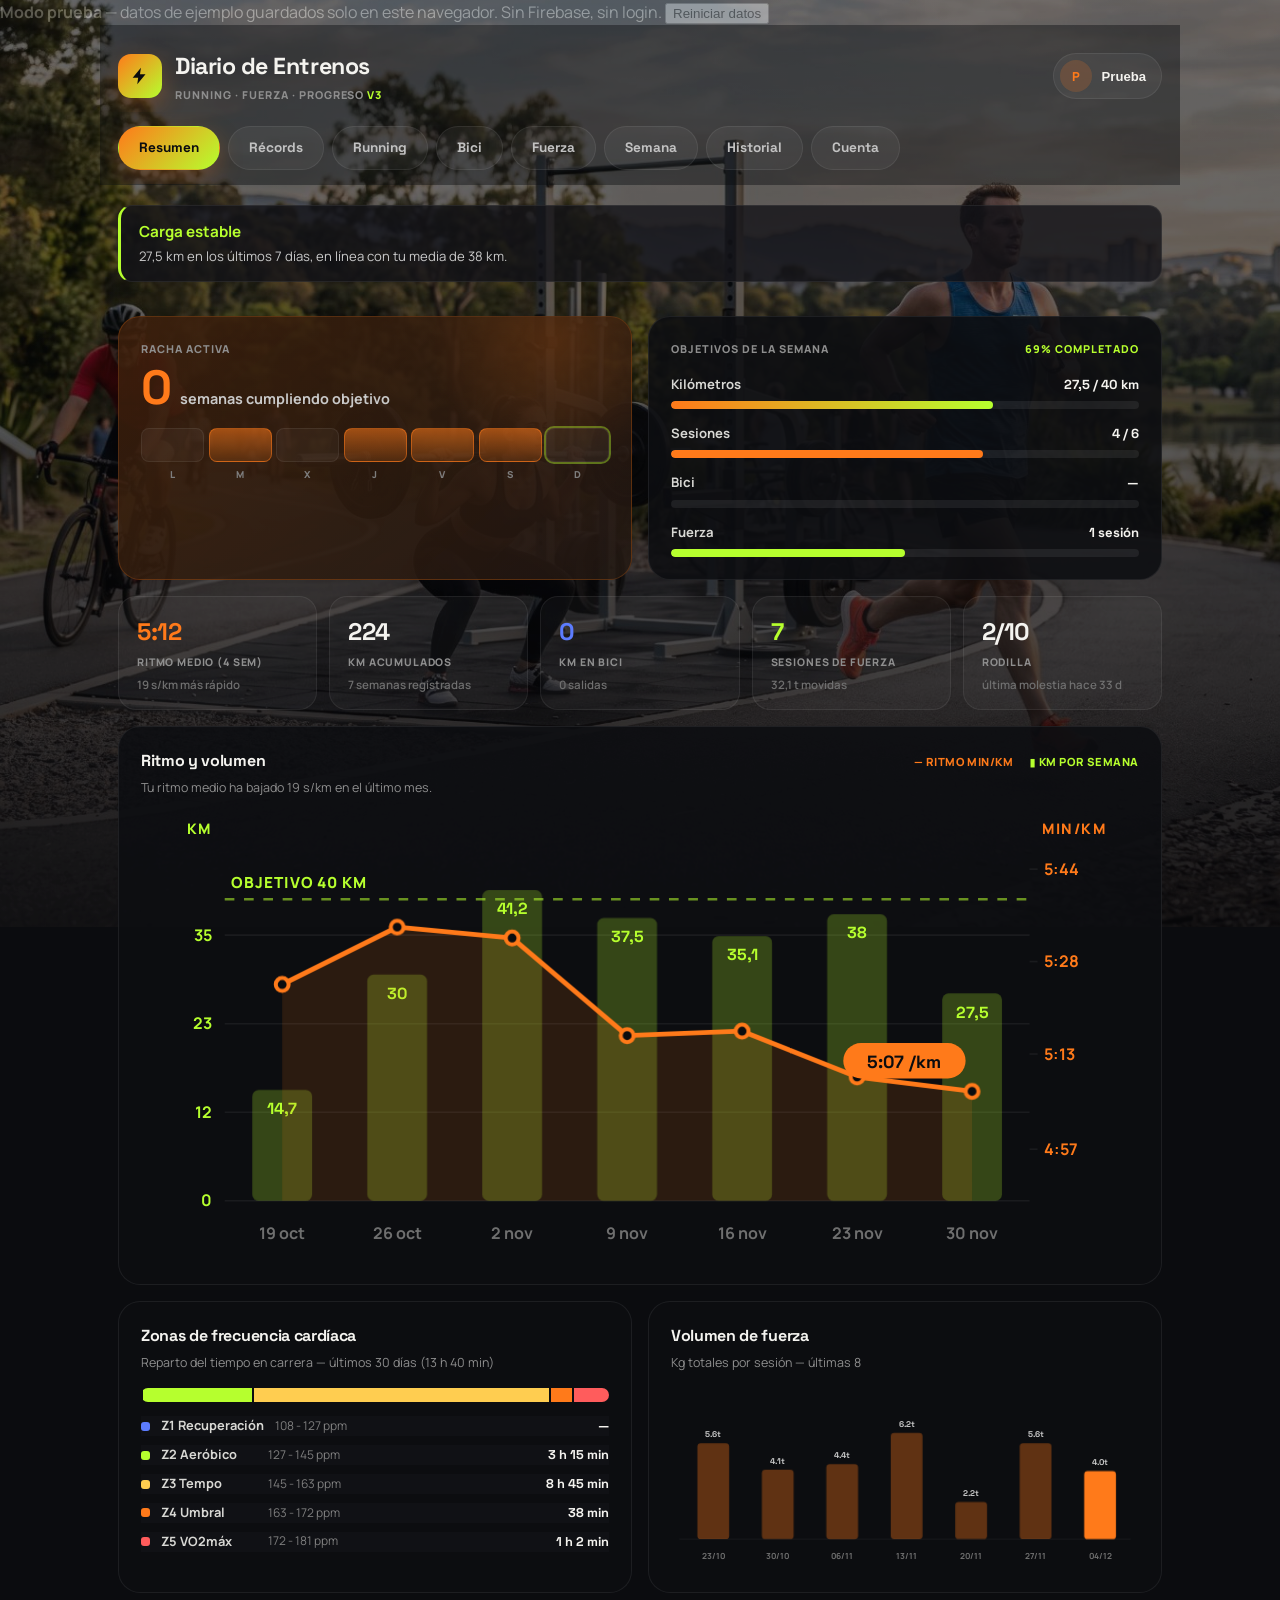
==== commit fe8e8a26: "Add files via upload" ====
--- a/demo.html
+++ b/demo.html
@@ -1036,11 +1036,68 @@
   .fondo-entra { animation: none; }
 }
 
+
+/* Avisos discretos */
+.avisos {
+  position: fixed; z-index: 60;
+  left: 50%; bottom: 24px; transform: translateX(-50%);
+  display: flex; flex-direction: column; gap: 8px;
+  width: max-content; max-width: calc(100vw - 32px);
+  pointer-events: none;
+}
+.toast {
+  padding: 13px 20px;
+  background: rgba(20, 21, 26, .97);
+  border: 1px solid var(--border); border-left: 3px solid var(--accent-2);
+  border-radius: var(--r-sm);
+  box-shadow: 0 14px 40px rgba(0, 0, 0, .55);
+  color: var(--text); font-size: .86rem; font-weight: 600;
+  text-wrap: pretty;
+  animation: toastEntra .3s cubic-bezier(.22, 1, .36, 1) both;
+}
+.toast-error { border-left-color: var(--danger); }
+.toast.fuera { animation: toastSale .3s ease both; }
+@keyframes toastEntra {
+  from { opacity: 0; transform: translateY(14px) scale(.97); }
+  to { opacity: 1; transform: none; }
+}
+@keyframes toastSale {
+  from { opacity: 1; transform: none; }
+  to { opacity: 0; transform: translateY(10px) scale(.98); }
+}
+@media (max-width: 720px) {
+  .avisos { bottom: 16px; width: calc(100vw - 24px); }
+  .toast { text-align: center; }
+}
+
+/* Buscador del historial */
+.busca-historial {
+  display: flex; flex-wrap: wrap; gap: 12px; align-items: flex-end;
+  margin: 16px 0 4px;
+}
+.busca-historial label {
+  display: flex; flex-direction: column; gap: 6px;
+  font-size: .74rem; font-weight: 700; letter-spacing: .06em;
+  text-transform: uppercase; color: var(--dim);
+}
+.busca-historial .busca-texto { flex: 1 1 220px; }
+.busca-historial input { min-height: 44px; }
+.busca-historial button { min-height: 44px; }
+#hist-cuenta { margin-top: 12px; }
+@media (max-width: 720px) {
+  .busca-historial { gap: 10px; }
+  .busca-historial label { flex: 1 1 140px; }
+  .busca-historial .busca-texto { flex: 1 1 100%; }
+  .busca-historial button { flex: 1 1 100%; }
+}
+
 </style>
 </head>
 <body>
 
 <div id="fondo" aria-hidden="true"></div>
+
+<div id="avisos" class="avisos" aria-live="polite"></div>
 
 <div id="loading-overlay" hidden><div class="spinner"></div></div>
 
@@ -1206,9 +1263,9 @@
             <label>Distancia (km)
               <input type="number" step="0.01" min="0" name="distancia" required inputmode="decimal" placeholder="8,20">
             </label>
-            <label>Duración (min)
-              <input type="number" step="0.01" min="0" name="duracion" required inputmode="decimal" placeholder="46,25">
-              <span class="hint">Minutos con decimales: 46,25 = 46 min 15 s</span>
+            <label>Duración
+              <input type="text" name="duracion" required inputmode="text" autocomplete="off" placeholder="46:15">
+              <span class="hint">Minutos y segundos: 46:15. También vale 1:12:30 o 46 minutos sueltos.</span>
             </label>
             <label>Tipo
               <select name="tipo">
@@ -1278,9 +1335,9 @@
             <label>Distancia (km)
               <input type="number" step="0.01" min="0" name="distancia" required inputmode="decimal" placeholder="42,50">
             </label>
-            <label>Duración (min)
-              <input type="number" step="0.01" min="0" name="duracion" required inputmode="decimal" placeholder="95,25">
-              <span class="hint">Minutos con decimales: 95,25 = 95 min 15 s</span>
+            <label>Duración
+              <input type="text" name="duracion" required inputmode="text" autocomplete="off" placeholder="1:35:15">
+              <span class="hint">Minutos y segundos: 95:15. También vale 1:35:15 o 95 minutos sueltos.</span>
             </label>
             <label>Tipo
               <select name="tipo">
@@ -1469,6 +1526,19 @@
           <button class="pill" data-filtro="bici">Bici</button>
           <button class="pill" data-filtro="fuerza">Fuerza</button>
         </div>
+        <div class="busca-historial">
+          <label class="busca-texto">Buscar
+            <input type="search" id="hist-busca" autocomplete="off" placeholder="sentadilla, series, gemelo…">
+          </label>
+          <label>Desde
+            <input type="date" id="hist-desde">
+          </label>
+          <label>Hasta
+            <input type="date" id="hist-hasta">
+          </label>
+          <button type="button" class="btn-secundario" id="hist-limpiar">Limpiar</button>
+        </div>
+        <p class="nota" id="hist-cuenta"></p>
         <div id="lista-historial" class="lista lista-alta"></div>
       </div>
     </section>
@@ -1745,7 +1815,7 @@
    usuarios/{uid}/semanas/{id}     -> check-ins semanales
    ===================================================================== */
 
-const VERSION_CODIGO = 'v2';
+const VERSION_CODIGO = 'v3';
 console.info('Diario de Entrenos —', VERSION_CODIGO);
 
 const firebaseConfig = {
@@ -1789,6 +1859,20 @@
 };
 const hoyISO = () => isoLocal(new Date());
 const cargando = a => { $('#loading-overlay').hidden = !a; };
+
+/* Mensaje discreto que se va solo, en vez de un cuadro del navegador */
+function avisar(texto, tipo = 'ok') {
+  const cont = $('#avisos');
+  if (!cont) return;
+  const el = document.createElement('div');
+  el.className = 'toast toast-' + tipo;
+  el.textContent = texto;
+  cont.appendChild(el);
+  setTimeout(() => {
+    el.classList.add('fuera');
+    setTimeout(() => el.remove(), 320);
+  }, tipo === 'error' ? 4600 : 2600);
+}
 const generarId = () => Date.now().toString(36) + Math.random().toString(36).slice(2, 7);
 const num = (v, d = 1) => Number(v).toLocaleString('es-ES', { maximumFractionDigits: d });
 
@@ -1805,6 +1889,20 @@
   const n = parseFloat(String(v ?? '').replace(',', '.'));
   return isNaN(n) ? null : Math.round(n * 100) / 100;
 };
+/* Duración escrita a mano: acepta 46:15, 1:12:30, 46 y 46,25.
+   Devuelve minutos decimales, o null si no hay forma de entenderlo. */
+function duracionDeTexto(t) {
+  const s = String(t ?? '').trim().replace(',', '.');
+  if (!s) return null;
+  if (!/^\d+(\.\d+)?(:\d{1,2}(\.\d+)?){0,2}$/.test(s)) return null;
+  const p = s.split(':').map(Number);
+  if (p.some(isNaN)) return null;
+  const min = p.length === 3 ? p[0] * 60 + p[1] + p[2] / 60
+    : p.length === 2 ? p[0] + p[1] / 60
+      : p[0];
+  return min > 0 ? Math.round(min * 1000) / 1000 : null;
+}
+
 function fmtHoras(min) {
   const h = Math.floor(min / 60), m = Math.round(min % 60);
   return h ? `${h} h ${m} min` : `${m} min`;
@@ -3126,27 +3224,45 @@
 }
 
 function renderHistorial() {
+  const busca = sinTildes(($('#hist-busca')?.value || '').trim());
+  const desde = $('#hist-desde')?.value || '';
+  const hasta = $('#hist-hasta')?.value || '';
   const todo = [
     ...datos.running.map(e => ({
       tipo: 'running', fecha: e.fecha, id: e.id,
       titulo: `${num(e.distancia, 2)} km · ${escapar(e.tipo)}`,
-      extra: `${fmtRitmo(ritmo(e.distancia, e.duracion))} /km`
+      extra: `${fmtRitmo(ritmo(e.distancia, e.duracion))} /km`,
+      busca: [e.tipo, e.notas, e.dolorZona, 'running', 'carrera'].join(' ')
     })),
     ...datos.bici.map(e => ({
       tipo: 'bici', fecha: e.fecha, id: e.id,
       titulo: `${num(e.distancia, 2)} km en bici · ${escapar(e.tipo)}`,
-      extra: e.duracion > 0 ? `${num(e.distancia / (e.duracion / 60), 1)} km/h` : ''
+      extra: e.duracion > 0 ? `${num(e.distancia / (e.duracion / 60), 1)} km/h` : '',
+      busca: [e.tipo, e.notas, 'bici'].join(' ')
     })),
     ...datos.fuerza.map(e => ({
       tipo: 'fuerza', fecha: e.fecha, id: e.id,
       titulo: `${escapar(e.ejercicio)} — ${e.series}×${e.reps} @ ${e.peso} kg`,
-      extra: `${num(e.series * e.reps * e.peso, 0)} kg`
+      extra: `${num(e.series * e.reps * e.peso, 0)} kg`,
+      busca: [e.ejercicio, e.notas, 'fuerza'].join(' ')
     }))
   ].sort((a, b) => b.fecha.localeCompare(a.fecha))
-    .filter(e => filtroHistorial === 'todos' || e.tipo === filtroHistorial);
+    .filter(e => filtroHistorial === 'todos' || e.tipo === filtroHistorial)
+    .filter(e => !desde || e.fecha >= desde)
+    .filter(e => !hasta || e.fecha <= hasta)
+    .filter(e => !busca || sinTildes(e.busca + ' ' + e.titulo).includes(busca));
+
+  const cuenta = $('#hist-cuenta');
+  const filtrando = busca || desde || hasta || filtroHistorial !== 'todos';
+  if (cuenta) cuenta.textContent = filtrando
+    ? `${todo.length} ${todo.length === 1 ? 'registro' : 'registros'} con los filtros puestos`
+    : `${todo.length} ${todo.length === 1 ? 'registro' : 'registros'} en total`;
 
   const cont = $('#lista-historial');
-  if (!todo.length) { cont.innerHTML = '<p class="vacio">No hay entrenos que mostrar.</p>'; return; }
+  if (!todo.length) {
+    cont.innerHTML = `<p class="vacio">${filtrando ? 'Ningún entreno encaja con lo que buscas.' : 'No hay entrenos que mostrar.'}</p>`;
+    return;
+  }
   cont.innerHTML = todo.map(e => `
     <div class="item">
       <span class="badge ${e.tipo}">${e.tipo === 'running' ? 'Running' : e.tipo === 'bici' ? 'Bici' : 'Fuerza'}</span>
@@ -3187,7 +3303,7 @@
     id: editandoEste || generarId(),
     fecha: d.fecha,
     distancia: dec(d.distancia),
-    duracion: dec(d.duracion),
+    duracion: duracionDeTexto(d.duracion),
     tipo: d.tipo,
     fcMedia: d.fcMedia ? parseInt(d.fcMedia, 10) : null,
     fcMaxima: d.fcMaxima ? parseInt(d.fcMaxima, 10) : null,
@@ -3197,6 +3313,9 @@
     dolorZona: (d.dolorZona || '').trim(),
     notas: (d.notas || '').trim()
   };
+  if (!entreno.distancia || !entreno.duracion) {
+    return avisar('Revisa la distancia y la duración. La duración se escribe como 46:15.', 'error');
+  }
   cargando(true);
   try {
     await guardar('running', entreno);
@@ -3208,7 +3327,8 @@
     $('#nota-import').hidden = true;
     renderizar();
     irA('resumen');
-  } catch (err) { console.error(err); alert('No se ha podido guardar.'); }
+    avisar(editandoEste ? 'Entreno actualizado' : 'Entreno guardado');
+  } catch (err) { console.error(err); avisar('No se ha podido guardar el entreno.', 'error'); }
   finally { cargando(false); }
 });
 
@@ -3231,14 +3351,16 @@
     id: editandoEsta || generarId(),
     fecha: d.fecha,
     distancia: dec(d.distancia),
-    duracion: dec(d.duracion),
+    duracion: duracionDeTexto(d.duracion),
     tipo: d.tipo,
     desnivel: dec(d.desnivel),
     fcMedia: d.fcMedia ? parseInt(d.fcMedia, 10) : null,
     rpe: parseInt(d.rpe, 10),
     notas: (d.notas || '').trim()
   };
-  if (!salida.distancia || !salida.duracion) return alert('Rellena distancia y duración.');
+  if (!salida.distancia || !salida.duracion) {
+    return avisar('Revisa la distancia y la duración. La duración se escribe como 1:35:15.', 'error');
+  }
   cargando(true);
   try {
     await guardar('bici', salida);
@@ -3249,7 +3371,8 @@
     cancelarEdicion('bici');
     renderizar();
     irA('resumen');
-  } catch (err) { console.error(err); alert('No se ha podido guardar.'); }
+    avisar(editandoEsta ? 'Salida actualizada' : 'Salida guardada');
+  } catch (err) { console.error(err); avisar('No se ha podido guardar la salida.', 'error'); }
   finally { cargando(false); }
 });
 
@@ -3277,7 +3400,7 @@
   const reps = parseInt(f.reps.value, 10);
   const peso = dec(f.peso.value);
   if (!ejercicio || !series || !reps || peso === null) {
-    alert('Rellena ejercicio, series, repeticiones y peso.');
+    avisar('Rellena ejercicio, series, repeticiones y peso.', 'error');
     return;
   }
   pendientes.push({ ejercicio, series, reps, peso, notas: f.notas.value.trim() });
@@ -3313,7 +3436,8 @@
     e.target.series.value = 3;
     e.target.reps.value = 10;
     renderizar();
-  } catch (err) { console.error(err); alert('No se ha podido guardar la sesión.'); }
+    avisar('Sesión de fuerza guardada');
+  } catch (err) { console.error(err); avisar('No se ha podido guardar la sesión.', 'error'); }
   finally { cargando(false); }
 });
 
@@ -3352,15 +3476,15 @@
     datos.semanas.push(doc);
     datos.semanas.sort((a, b) => a.fecha.localeCompare(b.fecha));
     renderizar();
-    alert('Check-in guardado.');
-  } catch (err) { console.error(err); alert('No se ha podido guardar.'); }
+    avisar('Check-in guardado');
+  } catch (err) { console.error(err); avisar('No se ha podido guardar el check-in.', 'error'); }
   finally { cargando(false); }
 });
 
 $('#btn-guardar-plan').addEventListener('click', async () => {
   const ta = $('#plan-texto');
   const iso = ta.dataset.semana;
-  if (!iso) return alert('Elige antes la semana y pulsa OK.');
+  if (!iso) return avisar('Elige antes la semana y pulsa OK.', 'error');
   cargando(true);
   try {
     const planes = { ...(datos.perfil.planes || {}), [iso]: ta.value.trim() };
@@ -3369,7 +3493,8 @@
     renderPlan(iso);
     renderPlanHoy();
     $('#plan-estado').textContent = 'Guardado ✓';
-  } catch (err) { console.error(err); alert('No se ha podido guardar el plan.'); }
+    avisar('Plan guardado');
+  } catch (err) { console.error(err); avisar('No se ha podido guardar el plan.', 'error'); }
   finally { cargando(false); }
 });
 
@@ -3411,12 +3536,29 @@
     });
     pintarUsuario();
     renderizar();
-    alert('Perfil guardado.');
-  } catch (err) { console.error(err); alert('No se ha podido guardar el perfil.'); }
+    avisar('Perfil guardado');
+  } catch (err) { console.error(err); avisar('No se ha podido guardar el perfil.', 'error'); }
   finally { cargando(false); }
 });
 
 /* --- filtros historial --- */
+let relojBusca = null;
+$('#hist-busca').addEventListener('input', () => {
+  clearTimeout(relojBusca);
+  relojBusca = setTimeout(renderHistorial, 180);
+});
+$('#hist-desde').addEventListener('change', renderHistorial);
+$('#hist-hasta').addEventListener('change', renderHistorial);
+$('#hist-limpiar').addEventListener('click', () => {
+  $('#hist-busca').value = '';
+  $('#hist-desde').value = '';
+  $('#hist-hasta').value = '';
+  $$('#filtros-historial .pill').forEach(x => x.classList.remove('active'));
+  $('#filtros-historial .pill[data-filtro=todos]').classList.add('active');
+  filtroHistorial = 'todos';
+  renderHistorial();
+});
+
 $('#filtros-historial').addEventListener('click', e => {
   const b = e.target.closest('[data-filtro]');
   if (!b) return;
@@ -3459,7 +3601,7 @@
   const f = $('#form-' + col);
   f.fecha.value = e.fecha;
   f.distancia.value = e.distancia ?? '';
-  f.duracion.value = e.duracion ?? '';
+  f.duracion.value = e.duracion ? fmtTiempo(e.duracion) : '';
   f.tipo.value = e.tipo || '';
   f.fcMedia.value = e.fcMedia ?? '';
   f.rpe.value = e.rpe ?? '';
@@ -3503,7 +3645,8 @@
       datos.fuerza.push(doc);
       datos.fuerza.sort((a, b) => a.fecha.localeCompare(b.fecha));
       renderizar();
-    } catch (err) { console.error(err); alert('No se ha podido guardar el cambio.'); }
+      avisar('Ejercicio actualizado');
+  } catch (err) { console.error(err); avisar('No se ha podido guardar el cambio.', 'error'); }
     finally { cargando(false); }
   });
 }
@@ -3569,7 +3712,7 @@
       const t = copiar.textContent;
       copiar.textContent = 'Copiado ✓';
       setTimeout(() => { copiar.textContent = t; }, 1600);
-    } catch (_) { alert('El navegador no ha permitido copiar. Usa «Descargar .md».'); }
+    } catch (_) { avisar('El navegador no ha permitido copiar. Usa «Descargar .md».', 'error'); }
     return;
   }
   const quitarMeta = e.target.closest('[data-meta]');
@@ -3651,7 +3794,7 @@
     const f = $('#form-running');
     f.fecha.value = a.fecha;
     f.distancia.value = a.km || '';
-    f.duracion.value = a.minutos || '';
+    f.duracion.value = a.minutos ? fmtTiempo(a.minutos) : '';
     if (a.fcMedia) {
       $('#campos-avanzados').hidden = false;
       $('#btn-avanzado').textContent = '− Ocultar FC, dolor y notas';
@@ -3701,7 +3844,7 @@
     { html: `<label>Fecha<input type="date" name="fecha" value="${hoyISO()}" required></label>` }
   ], async d => {
     const tiempo = minutosDeTexto(d.tiempo);
-    if (isNaN(tiempo)) return alert('Escribe el tiempo como mm:ss o h:mm:ss.');
+    if (isNaN(tiempo)) return avisar('Escribe el tiempo como mm:ss o h:mm:ss.', 'error');
     const prsManual = { ...(datos.perfil.prsManual || {}), [d.distancia]: { tiempo, fecha: d.fecha } };
     await guardarPerfil({ prsManual });
     renderRecords();
@@ -3717,7 +3860,7 @@
     { html: `<label class="full">Mes (solo para km)<input type="month" name="mes" value="${hoyISO().slice(0, 7)}"></label>` }
   ], async d => {
     const objetivo = d.tipo === 'tiempo' ? minutosDeTexto(d.objetivo) : dec(d.objetivo);
-    if (objetivo === null || isNaN(objetivo)) return alert('El objetivo no es válido.');
+    if (objetivo === null || isNaN(objetivo)) return avisar('El objetivo no es válido.', 'error');
     const metas = [...(datos.perfil.metas || []), {
       tipo: d.tipo, nombre: d.nombre.trim(), objetivo,
       distancia: d.distancia, mes: d.mes
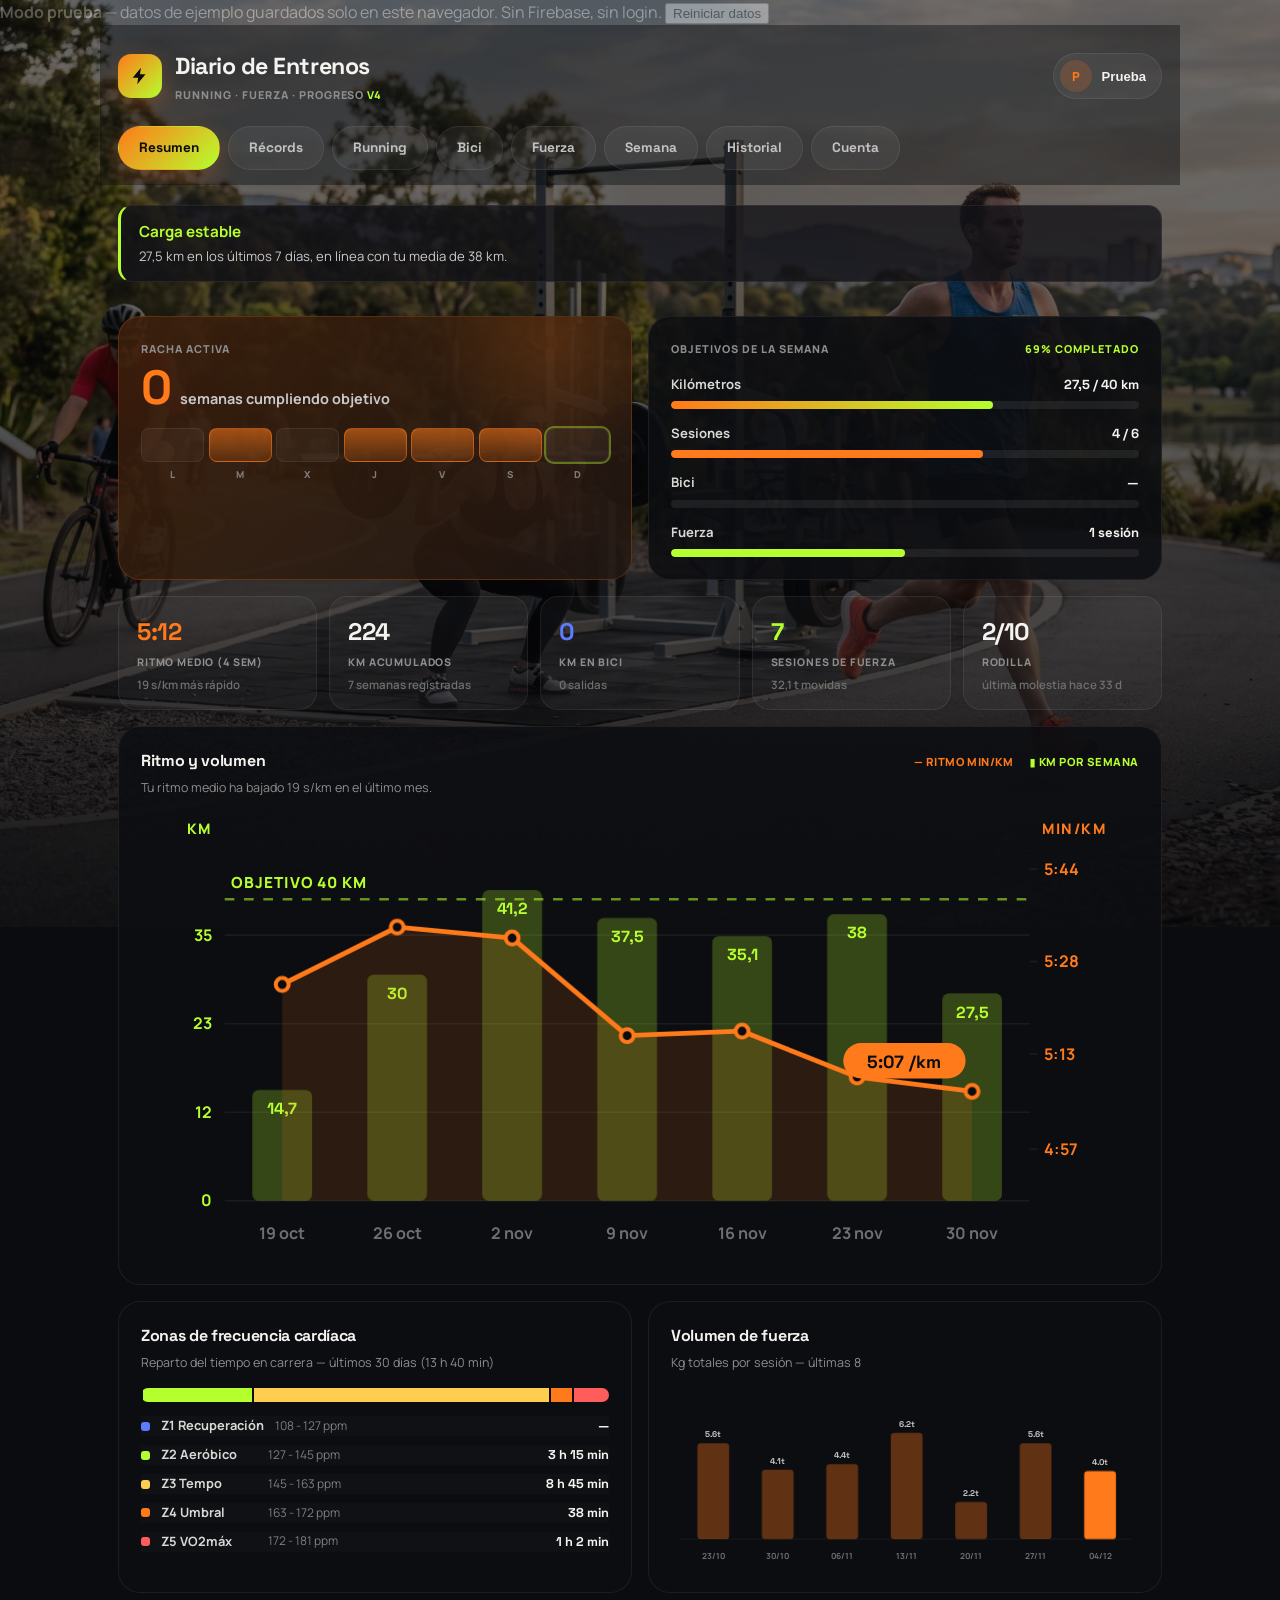
==== commit 1164cb3d: "Add files via upload" ====
--- a/demo.html
+++ b/demo.html
@@ -1091,6 +1091,15 @@
   .busca-historial button { flex: 1 1 100%; }
 }
 
+
+/* El ritmo es un campo calculado: se distingue de los que rellenas tú */
+#form-running [name=ritmo] {
+  font-variant-numeric: tabular-nums;
+  color: var(--accent);
+  font-weight: 700;
+}
+#hint-ritmo { min-height: 2.4em; }
+
 </style>
 </head>
 <body>
@@ -1266,6 +1275,10 @@
             <label>Duración
               <input type="text" name="duracion" required inputmode="text" autocomplete="off" placeholder="46:15">
               <span class="hint">Minutos y segundos: 46:15. También vale 1:12:30 o 46 minutos sueltos.</span>
+            </label>
+            <label>Ritmo medio (min/km)
+              <input type="text" name="ritmo" inputmode="text" autocomplete="off" placeholder="5:38">
+              <span class="hint" id="hint-ritmo">Se calcula solo con la distancia y la duración. Si lo escribes tú, se recalcula la duración.</span>
             </label>
             <label>Tipo
               <select name="tipo">
@@ -1815,7 +1828,7 @@
    usuarios/{uid}/semanas/{id}     -> check-ins semanales
    ===================================================================== */
 
-const VERSION_CODIGO = 'v3';
+const VERSION_CODIGO = 'v4';
 console.info('Diario de Entrenos —', VERSION_CODIGO);
 
 const firebaseConfig = {
@@ -3332,6 +3345,48 @@
   finally { cargando(false); }
 });
 
+/* --- ritmo medio: distancia, duración y ritmo van siempre cuadrados.
+   El ritmo no se guarda: es distancia y duración lo que define el entreno,
+   así que guardar los tres invitaría a que se contradijeran. --- */
+const fRun = $('#form-running');
+let ritmoEscritoAMano = false;
+
+function sincronizarRitmo(origen) {
+  const km = dec(fRun.distancia.value);
+  const min = duracionDeTexto(fRun.duracion.value);
+  const rit = duracionDeTexto(fRun.ritmo.value);
+  const hint = $('#hint-ritmo');
+
+  if (origen === 'ritmo') {
+    ritmoEscritoAMano = true;
+    if (km > 0 && rit) {
+      fRun.duracion.value = fmtTiempo(km * rit);
+      hint.textContent = `Duración recalculada: ${fmtTiempo(km * rit)} para ${num(km, 2)} km.`;
+    } else if (rit && !km) {
+      hint.textContent = 'Pon la distancia y calculo la duración.';
+    }
+    return;
+  }
+
+  // se ha tocado distancia o duración
+  if (km > 0 && min) {
+    const calculado = fmtRitmo(ritmo(km, min));
+    fRun.ritmo.value = calculado;
+    ritmoEscritoAMano = false;
+    hint.textContent = `${calculado} min/km con ${num(km, 2)} km en ${fmtTiempo(min)}.`;
+  } else if (km > 0 && rit && ritmoEscritoAMano) {
+    fRun.duracion.value = fmtTiempo(km * rit);
+    hint.textContent = `Duración recalculada: ${fmtTiempo(km * rit)}.`;
+  } else {
+    fRun.ritmo.value = '';
+    hint.textContent = 'Se calcula solo con la distancia y la duración. Si lo escribes tú, se recalcula la duración.';
+  }
+}
+
+fRun.distancia.addEventListener('input', () => sincronizarRitmo('distancia'));
+fRun.duracion.addEventListener('input', () => sincronizarRitmo('duracion'));
+fRun.ritmo.addEventListener('input', () => sincronizarRitmo('ritmo'));
+
 /* --- bicicleta --- */
 $('#escala-rpe-bici').innerHTML = Array.from({ length: 11 }, (_, n) =>
   `<button type="button" data-rpe="${n}" class="${n === 5 ? 'on' : ''}">${n}</button>`).join('');
@@ -3590,6 +3645,10 @@
   f.rpe.value = porDefecto;
   const escala = col === 'running' ? '#escala-rpe' : '#escala-rpe-bici';
   $$(escala + ' button').forEach(b => b.classList.toggle('on', +b.dataset.rpe === porDefecto));
+  if (col === 'running') {
+    ritmoEscritoAMano = false;
+    $('#hint-ritmo').textContent = 'Se calcula solo con la distancia y la duración. Si lo escribes tú, se recalcula la duración.';
+  }
   actualizarModoEdicion(col);
 }
 
@@ -3602,6 +3661,7 @@
   f.fecha.value = e.fecha;
   f.distancia.value = e.distancia ?? '';
   f.duracion.value = e.duracion ? fmtTiempo(e.duracion) : '';
+  if (col === 'running') f.ritmo.value = e.distancia && e.duracion ? fmtRitmo(ritmo(e.distancia, e.duracion)) : '';
   f.tipo.value = e.tipo || '';
   f.fcMedia.value = e.fcMedia ?? '';
   f.rpe.value = e.rpe ?? '';
@@ -3795,6 +3855,7 @@
     f.fecha.value = a.fecha;
     f.distancia.value = a.km || '';
     f.duracion.value = a.minutos ? fmtTiempo(a.minutos) : '';
+    f.ritmo.value = a.km && a.minutos ? fmtRitmo(ritmo(a.km, a.minutos)) : '';
     if (a.fcMedia) {
       $('#campos-avanzados').hidden = false;
       $('#btn-avanzado').textContent = '− Ocultar FC, dolor y notas';
